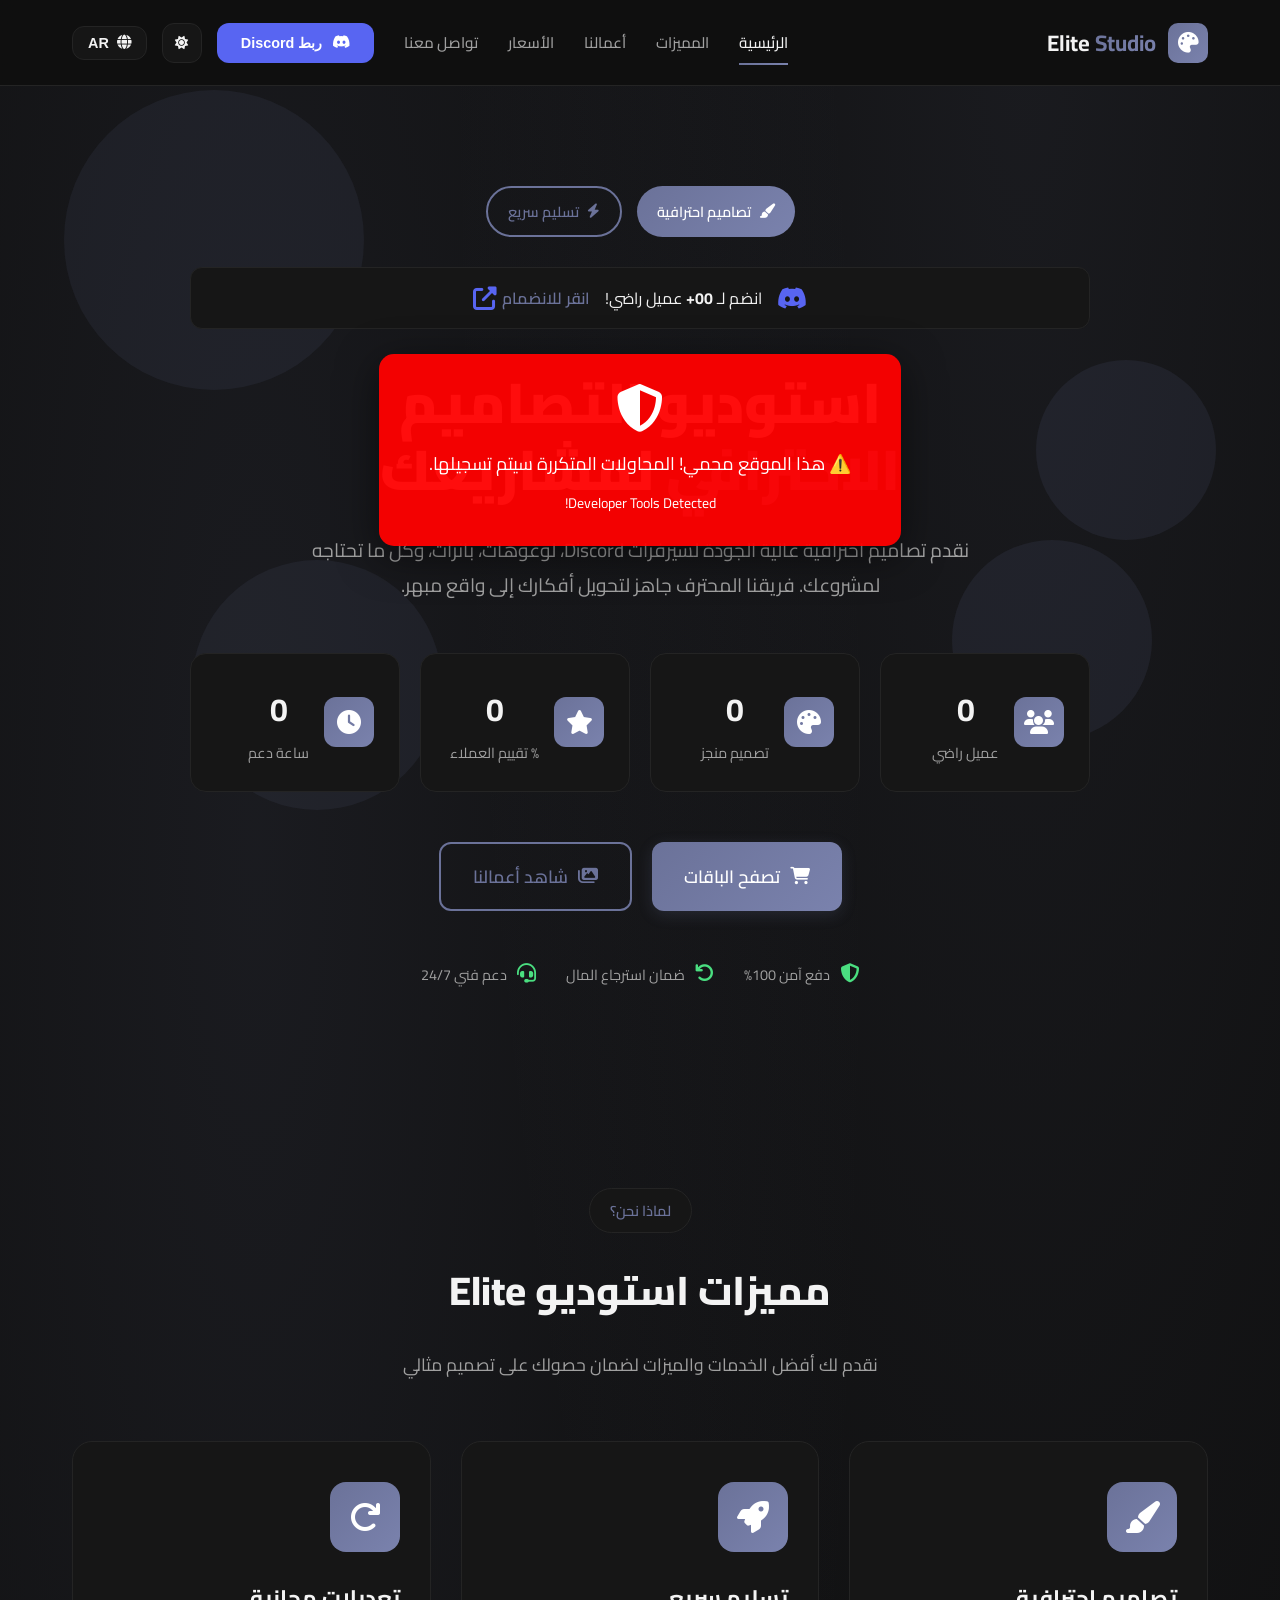
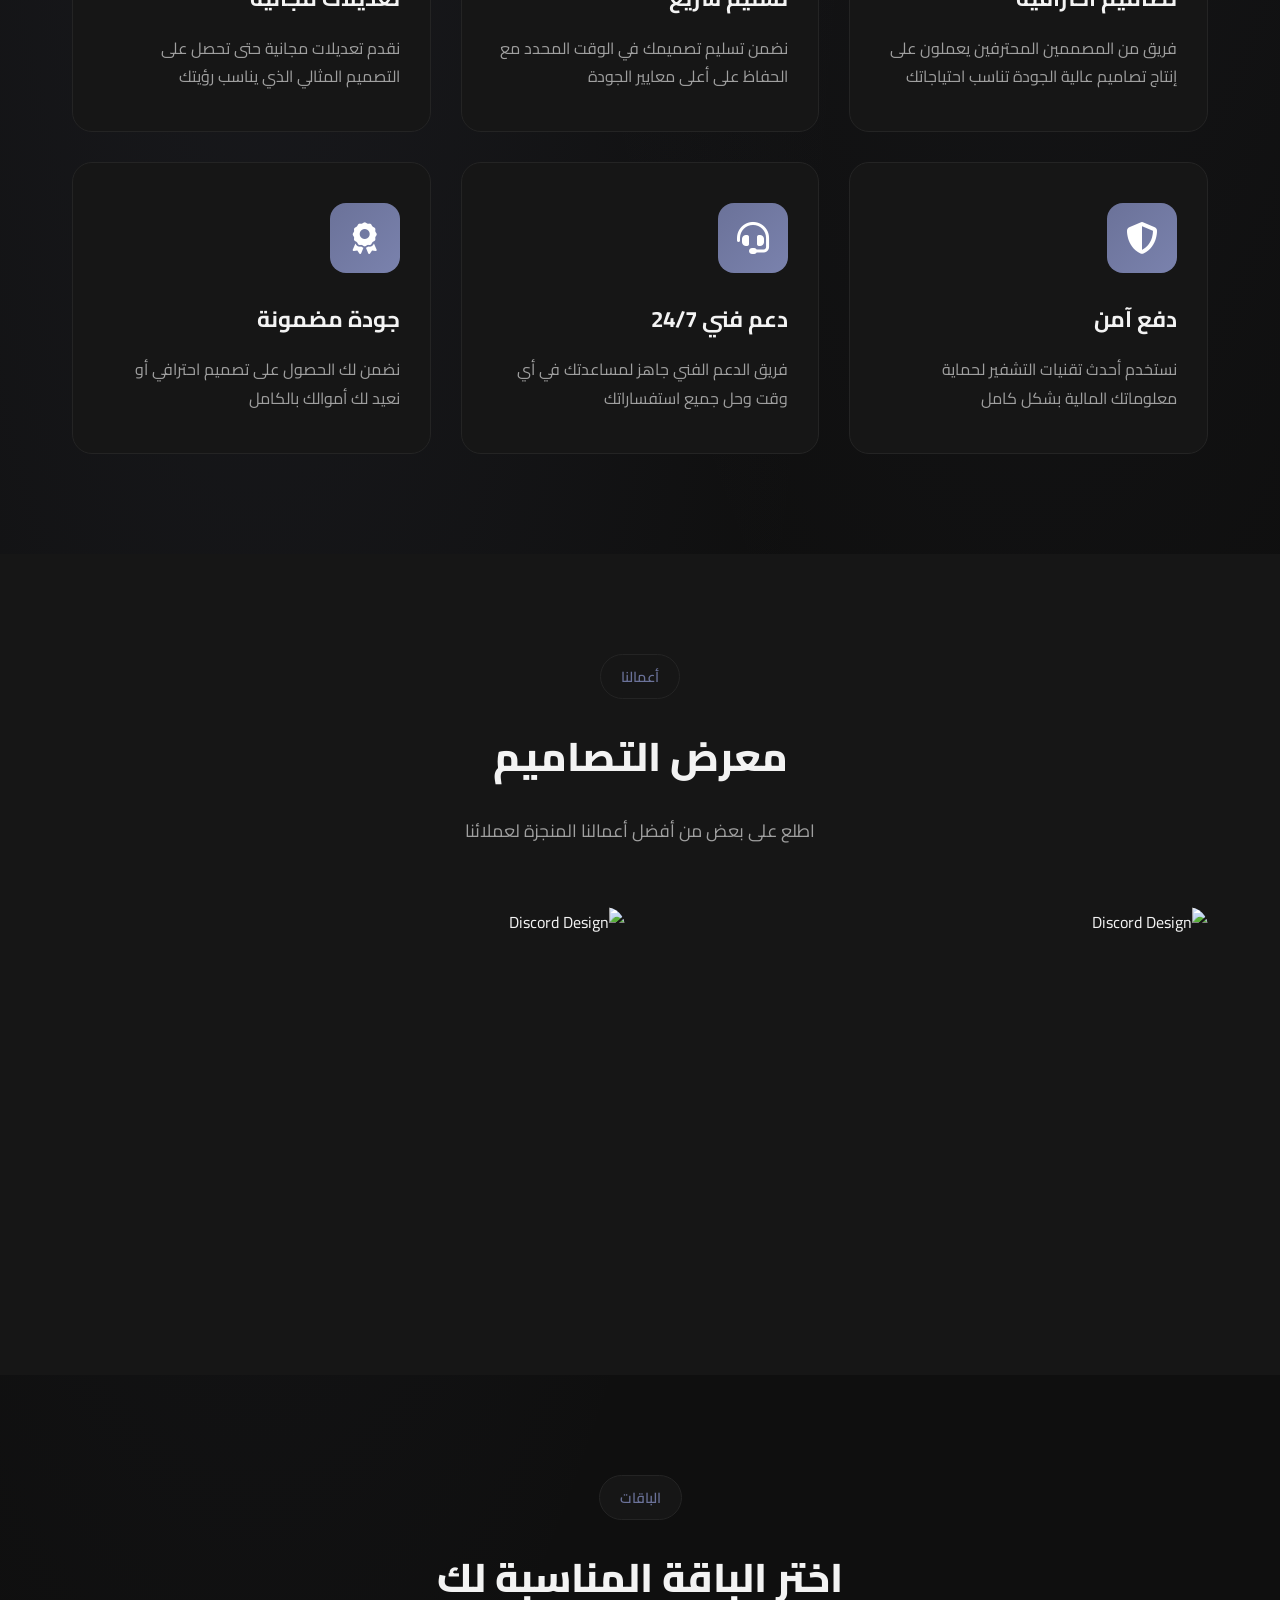
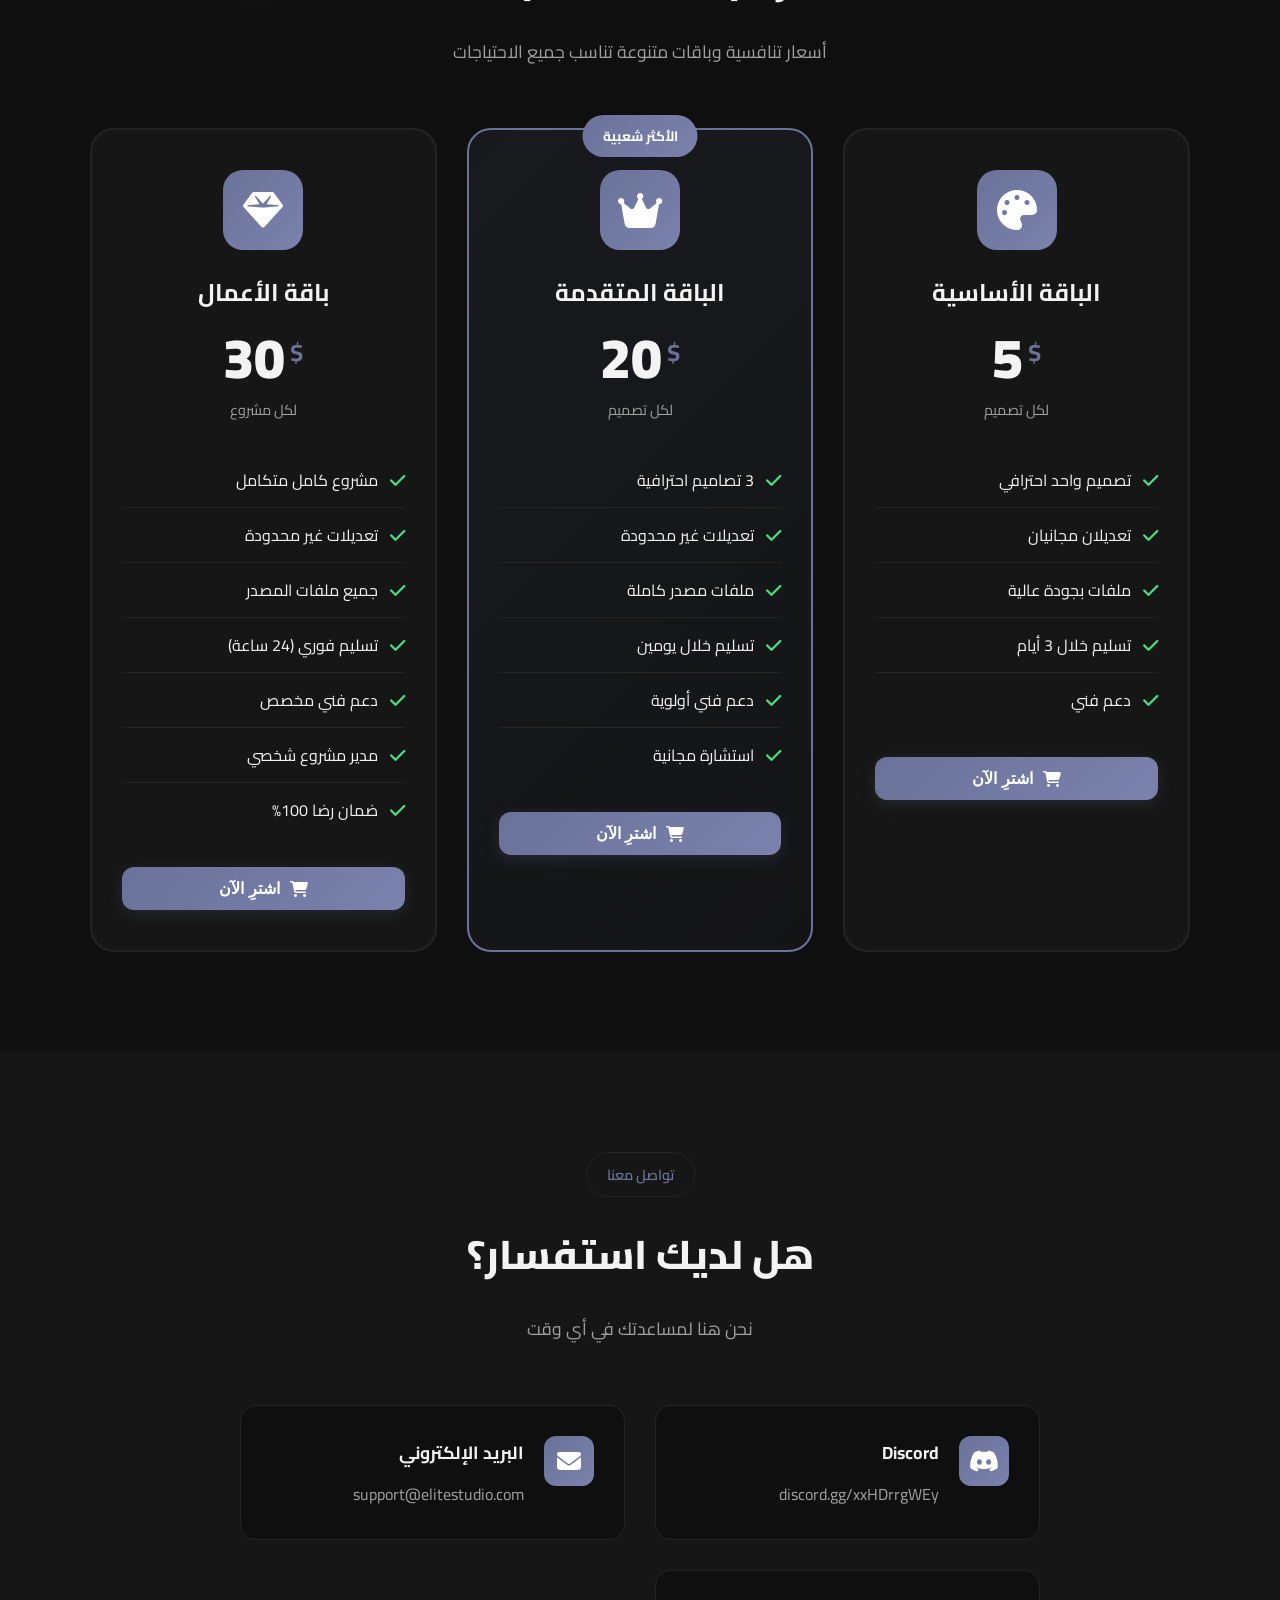
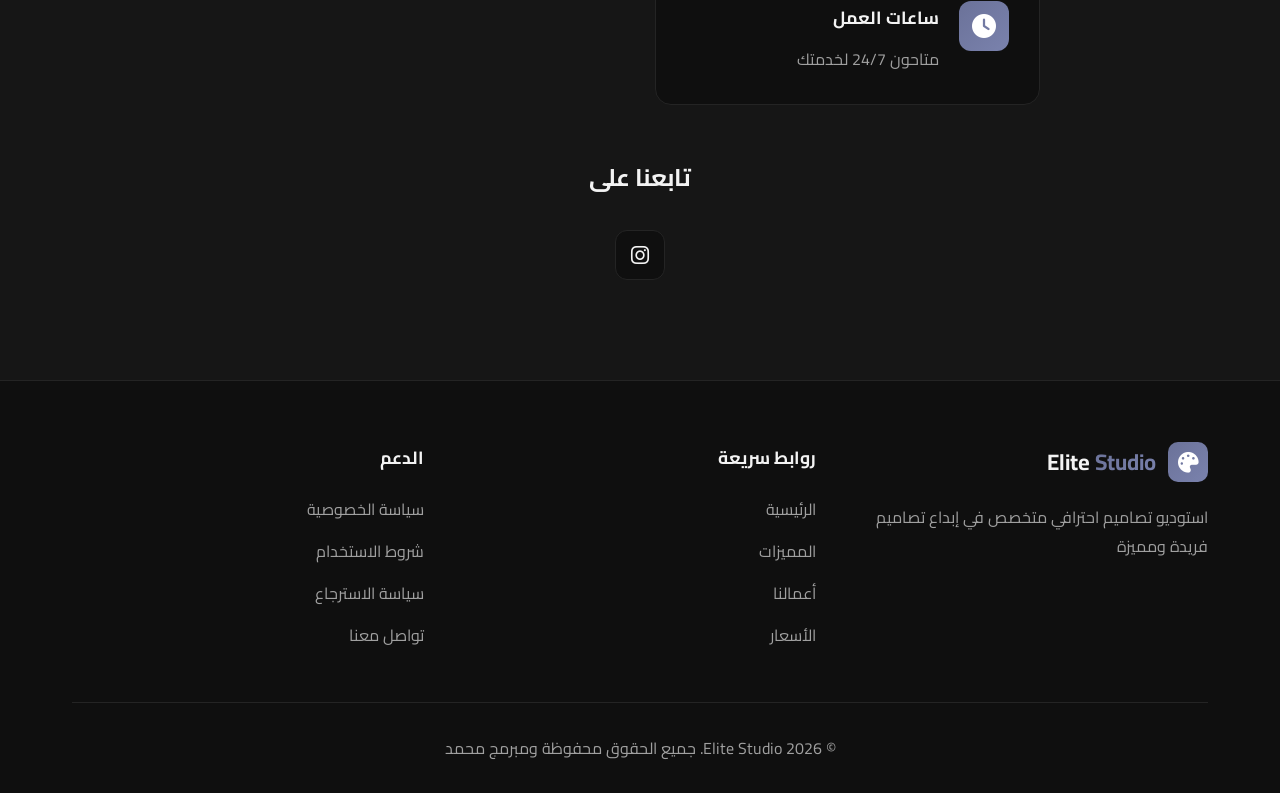
==== index.html @ 68a50ce4 "Update index.html" ====
<!DOCTYPE html>
<html lang="ar" dir="rtl">
<head>
    <meta charset="UTF-8">
    <meta name="viewport" content="width=device-width, initial-scale=1.0">
    <title>Elite Studio | استوديو التصاميم الاحترافي</title>
    <meta name="description" content="Elite Studio - استوديو تصاميم احترافي متخصص في تصاميم Discord، لوغوهات، بانرات وأكثر">
    <meta name="keywords" content="تصاميم, ديسكورد, لوغو, بانرات, تصميم احترافي">
    <link rel="stylesheet" href="style.css">
    <link rel="preconnect" href="https://fonts.googleapis.com">
    <link rel="preconnect" href="https://fonts.gstatic.com" crossorigin>
    <link href="https://fonts.googleapis.com/css2?family=Cairo:wght@300;400;600;700;900&family=Inter:wght@300;400;500;600;700;800;900&display=swap" rel="stylesheet">
    <link rel="stylesheet" href="https://cdnjs.cloudflare.com/ajax/libs/font-awesome/6.5.1/css/all.min.css">
    
    <!-- PayPal SDK -->
    <script src="https://www.paypal.com/sdk/js?client-id=YOUR_PAYPAL_CLIENT_ID&currency=USD"></script>
</head>
<body>
    <!-- Floating Elements -->
    <div class="floating-element el-1"></div>
    <div class="floating-element el-2"></div>
    <div class="floating-element el-3"></div>
    <div class="floating-element el-4"></div>
<body data-theme="light"></body>
    <!-- Loading Screen -->
    <div class="loading-screen" id="loadingScreen">
        <div class="loader">
            <div class="loader-circle"></div>
            <div class="loader-text">Elite Studio</div>
        </div>
    </div>

   
    <button class="back-to-top" id="backToTop">
        <i class="fas fa-chevron-up"></i>
    </button>

    <!-- Header -->
    <header class="header" id="header">
        <div class="container">
            <nav class="nav">
                <div class="brand">
                    <div class="logo">
                        <i class="fas fa-palette"></i>
                    </div>
                    <span class="brand-name">Elite <span class="brand-highlight">Studio</span></span>
                </div>

                <!-- Mobile Menu Toggle -->
                <button class="mobile-menu-toggle" id="mobileMenuToggle" aria-label="Menu">
                    <span class="menu-icon"></span>
                </button>

                <!-- Navigation Links -->
                <div class="nav-links" id="navLinks">
                    <a href="#home" class="nav-link active" data-ar="الرئيسية" data-en="Home">
                        <i class="fas fa-home"></i>
                        <span class="nav-text">الرئيسية</span>
                    </a>
                    <a href="#features" class="nav-link" data-ar="المميزات" data-en="Features">
                        <i class="fas fa-star"></i>
                        <span class="nav-text">المميزات</span>
                    </a>
                    <a href="#portfolio" class="nav-link" data-ar="أعمالنا" data-en="Portfolio">
                        <i class="fas fa-briefcase"></i>
                        <span class="nav-text">أعمالنا</span>
                    </a>
                    <a href="#pricing" class="nav-link" data-ar="الأسعار" data-en="Pricing">
                        <i class="fas fa-tags"></i>
                        <span class="nav-text">الأسعار</span>
                    </a>
                    <a href="#contact" class="nav-link" data-ar="تواصل معنا" data-en="Contact">
                        <i class="fas fa-envelope"></i>
                        <span class="nav-text">تواصل معنا</span>
                    </a>
                    
                    <div class="nav-actions">
                        <!-- Discord Auth Button -->
                        <div class="discord-auth" id="discordAuth">
                            <!-- Not Connected State -->
                            <button class="discord-btn" id="discordConnectBtn" onclick="connectDiscord()">
                                <i class="fab fa-discord"></i>
                                <span data-ar="ربط Discord" data-en="Connect Discord">ربط Discord</span>
                            </button>
                            
                            <!-- Connected State -->
                            <div class="discord-profile" id="discordProfile" style="display: none;">
                                <div class="profile-avatar" id="profileAvatar">
                                    <img id="userAvatar" src="" alt="Avatar">
                                </div>
                                <div class="profile-info">
                                    <span class="profile-name" id="userName">Loading...</span>
                                    <span class="profile-id" id="userId">#0000</span>
                                </div>
                                <div class="profile-dropdown">
                                    <button class="profile-menu-btn" onclick="toggleProfileMenu()">
                                        <i class="fas fa-chevron-down"></i>
                                    </button>
                                    <div class="profile-menu" id="profileMenu">
                                        <a href="#" onclick="showProfileModal()">
                                            <i class="fas fa-user"></i>
                                            <span data-ar="الملف الشخصي" data-en="Profile">الملف الشخصي</span>
                                        </a>
                                        <a href="#" onclick="disconnectDiscord()">
                                            <i class="fas fa-sign-out-alt"></i>
                                            <span data-ar="تسجيل الخروج" data-en="Logout">تسجيل الخروج</span>
                                        </a>
                                    </div>
                                </div>
                            </div>
                        </div>
                        
<div class="theme-toggle">
    <button class="theme-btn" id="themeToggle" onclick="toggleTheme()">
        <i class="fas fa-sun" id="themeIcon"></i>
    </button>
</div>
                        <div class="language-switcher">
                            <button class="language-btn" id="languageBtn">
                                <i class="fas fa-globe"></i>
                                <span id="currentLang">AR</span>
                            </button>
                        </div>
                    </div>
                </div>
            </nav>
        </div>
    </header>

    <!-- Discord Profile Modal -->
    <div class="modal" id="discordProfileModal">
        <div class="modal-content">
            <button class="modal-close" onclick="closeProfileModal()">
                <i class="fas fa-times"></i>
            </button>

            <div class="modal-header">
                <i class="fab fa-discord modal-icon"></i>
                <h2 data-ar="ملف Discord الشخصي" data-en="Discord Profile">ملف Discord الشخصي</h2>
            </div>

            <div class="discord-profile-content" id="discordProfileContent">
                <div class="profile-card">
                    <div class="profile-banner" id="profileBanner">
                        <div class="profile-avatar-large">
                            <img id="modalUserAvatar" src="" alt="Avatar">
                            <div class="status-indicator" id="userStatus"></div>
                        </div>
                    </div>
                    <div class="profile-details">
                        <h3 id="modalUserName">Loading...</h3>
                        <p class="username" id="modalUsername">@username</p>
                        <div class="user-info">
                            <div class="info-item">
                                <span class="label" data-ar="معرف المستخدم:" data-en="User ID:">معرف المستخدم:</span>
                                <span class="value" id="modalUserId">000000000000000000</span>
                            </div>
                            <div class="info-item">
                                <span class="label" data-ar="تاريخ الانضمام:" data-en="Joined Discord:">تاريخ الانضمام:</span>
                                <span class="value" id="userJoinDate">Unknown</span>
                            </div>
                            <div class="info-item">
                                <span class="label" data-ar="تاريخ الربط:" data-en="Connected:">تاريخ الربط:</span>
                                <span class="value" id="connectionDate">Just now</span>
                            </div>
                        </div>
                        <div class="user-badges" id="userBadges">
                            <!-- Badges will be populated by JavaScript -->
                        </div>
                    </div>
                </div>
            </div>
        </div>
    </div>

    <!-- Hero Section -->
    <section class="hero-section" id="home">
        <div class="container">
            <div class="hero-content">
                <!-- Badges -->
                <div class="badges">
                    <span class="badge badge-gradient">
                        <i class="fas fa-paint-brush"></i>
                        <span data-ar="تصاميم احترافية" data-en="Professional Designs">تصاميم احترافية</span>
                    </span>
                    <span class="badge badge-outline">
                        <i class="fas fa-bolt"></i>
                        <span data-ar="تسليم سريع" data-en="Fast Delivery">تسليم سريع</span>
                    </span>
                </div>

                <!-- Discord Notice -->
                <div class="discord-notice animated-pulse">
                    <i class="fab fa-discord"></i>
                    <span data-ar="انضم لـ <strong>00+</strong> عميل راضي!" data-en="Join <strong>2,800+</strong> satisfied clients!">
                        انضم لـ <strong>0+</strong> عميل راضي!
                    </span>
                    <a href="https://discord.gg/xxHDrrgWEy" target="_blank" class="discord-link">
                        <span data-ar="انقر للانضمام" data-en="Click to Join">انقر للانضمام</span>
                        <i class="fas fa-external-link-alt"></i>
                    </a>
                </div>

                <!-- Main Title -->
                <h1 class="hero-title">
                    <span class="title-line" data-ar="استوديو التصاميم" data-en="Design Studio">استوديو التصاميم</span>
                    <span class="title-line"><span class="text-gradient" data-ar="الاحترافي" data-en="Professional">الاحترافي</span> <span data-ar="لمشاريعك" data-en="For Your Projects">لمشاريعك</span></span>
                </h1>

                <!-- Description -->
                <p class="hero-description" data-ar="نقدم تصاميم احترافية عالية الجودة لسيرفرات Discord، لوغوهات، بانرات، وكل ما تحتاجه لمشروعك. فريقنا المحترف جاهز لتحويل أفكارك إلى واقع مبهر." data-en="We provide high-quality professional designs for Discord servers, logos, banners, and everything you need for your project. Our professional team is ready to turn your ideas into stunning reality.">
                    نقدم تصاميم احترافية عالية الجودة لسيرفرات Discord، لوغوهات، بانرات، وكل ما تحتاجه لمشروعك.
                    فريقنا المحترف جاهز لتحويل أفكارك إلى واقع مبهر.
                </p>

                <!-- Stats -->
                <div class="hero-stats">
                    <div class="stat-card">
                        <div class="stat-icon">
                            <i class="fas fa-users"></i>
                        </div>
                        <div class="stat-content">
                            <div class="stat-number" data-count="0">0</div>
                            <div class="stat-label" data-ar="عميل راضي" data-en="Happy Clients">عميل راضي</div>
                        </div>
                    </div>
                    <div class="stat-card">
                        <div class="stat-icon">
                            <i class="fas fa-palette"></i>
                        </div>
                        <div class="stat-content">
                            <div class="stat-number" data-count="5400">0</div>
                            <div class="stat-label" data-ar="تصميم منجز" data-en="Completed Designs">تصميم منجز</div>
                        </div>
                    </div>
                    <div class="stat-card">
                        <div class="stat-icon">
                            <i class="fas fa-star"></i>
                        </div>
                        <div class="stat-content">
                            <div class="stat-number" data-count="99">0</div>
                            <div class="stat-label" data-ar="% تقييم العملاء" data-en="% Client Rating">% تقييم العملاء</div>
                        </div>
                    </div>
                    <div class="stat-card">
                        <div class="stat-icon">
                            <i class="fas fa-clock"></i>
                        </div>
                        <div class="stat-content">
                            <div class="stat-number" data-count="24">0</div>
                            <div class="stat-label" data-ar="ساعة دعم" data-en="Hour Support">ساعة دعم</div>
                        </div>
                    </div>
                </div>

                <!-- CTA Buttons -->
                <div class="hero-cta">
                    <a href="#pricing" class="btn btn-primary btn-large">
                        <i class="fas fa-shopping-cart"></i>
                        <span data-ar="تصفح الباقات" data-en="Browse Packages">تصفح الباقات</span>
                    </a>
                    <a href="#portfolio" class="btn btn-outline btn-large">
                        <i class="fas fa-images"></i>
                        <span data-ar="شاهد أعمالنا" data-en="View Our Work">شاهد أعمالنا</span>
                    </a>
                </div>

                <!-- Trust Badges -->
                <div class="trust-badges">
                    <div class="trust-item">
                        <i class="fas fa-shield-alt"></i>
                        <span data-ar="دفع آمن 100%" data-en="100% Secure Payment">دفع آمن 100%</span>
                    </div>
                    <div class="trust-item">
                        <i class="fas fa-undo"></i>
                        <span data-ar="ضمان استرجاع المال" data-en="Money Back Guarantee">ضمان استرجاع المال</span>
                    </div>
                    <div class="trust-item">
                        <i class="fas fa-headset"></i>
                        <span data-ar="دعم فني 24/7" data-en="24/7 Support">دعم فني 24/7</span>
                    </div>
                </div>
            </div>
        </div>
    </section>

    <!-- Features Section -->
    <section class="features-section" id="features">
        <div class="container">
            <div class="section-header">
                <span class="section-subtitle" data-ar="لماذا نحن؟" data-en="Why Us?">لماذا نحن؟</span>
                <h2 class="section-title" data-ar="مميزات استوديو Elite" data-en="Elite Studio Features">مميزات استوديو Elite</h2>
                <p class="section-description" data-ar="نقدم لك أفضل الخدمات والميزات لضمان حصولك على تصميم مثالي" data-en="We provide you with the best services and features to ensure you get the perfect design">
                    نقدم لك أفضل الخدمات والميزات لضمان حصولك على تصميم مثالي
                </p>
            </div>

            <div class="features-grid">
                <div class="feature-card">
                    <div class="feature-icon">
                        <i class="fas fa-paint-brush"></i>
                    </div>
                    <h3 class="feature-title" data-ar="تصاميم احترافية" data-en="Professional Designs">تصاميم احترافية</h3>
                    <p class="feature-description" data-ar="فريق من المصممين المحترفين يعملون على إنتاج تصاميم عالية الجودة تناسب احتياجاتك" data-en="A team of professional designers working to produce high-quality designs that suit your needs">
                        فريق من المصممين المحترفين يعملون على إنتاج تصاميم عالية الجودة تناسب احتياجاتك
                    </p>
                </div>

                <div class="feature-card">
                    <div class="feature-icon">
                        <i class="fas fa-rocket"></i>
                    </div>
                    <h3 class="feature-title" data-ar="تسليم سريع" data-en="Fast Delivery">تسليم سريع</h3>
                    <p class="feature-description" data-ar="نضمن تسليم تصميمك في الوقت المحدد مع الحفاظ على أعلى معايير الجودة" data-en="We guarantee delivery of your design on time while maintaining the highest quality standards">
                        نضمن تسليم تصميمك في الوقت المحدد مع الحفاظ على أعلى معايير الجودة
                    </p>
                </div>

                <div class="feature-card">
                    <div class="feature-icon">
                        <i class="fas fa-redo"></i>
                    </div>
                    <h3 class="feature-title" data-ar="تعديلات مجانية" data-en="Free Revisions">تعديلات مجانية</h3>
                    <p class="feature-description" data-ar="نقدم تعديلات مجانية حتى تحصل على التصميم المثالي الذي يناسب رؤيتك" data-en="We offer free revisions until you get the perfect design that matches your vision">
                        نقدم تعديلات مجانية حتى تحصل على التصميم المثالي الذي يناسب رؤيتك
                    </p>
                </div>

                <div class="feature-card">
                    <div class="feature-icon">
                        <i class="fas fa-shield-alt"></i>
                    </div>
                    <h3 class="feature-title" data-ar="دفع آمن" data-en="Secure Payment">دفع آمن</h3>
                    <p class="feature-description" data-ar="نستخدم أحدث تقنيات التشفير لحماية معلوماتك المالية بشكل كامل" data-en="We use the latest encryption technologies to fully protect your financial information">
                        نستخدم أحدث تقنيات التشفير لحماية معلوماتك المالية بشكل كامل
                    </p>
                </div>

                <div class="feature-card">
                    <div class="feature-icon">
                        <i class="fas fa-headset"></i>
                    </div>
                    <h3 class="feature-title" data-ar="دعم فني 24/7" data-en="24/7 Support">دعم فني 24/7</h3>
                    <p class="feature-description" data-ar="فريق الدعم الفني جاهز لمساعدتك في أي وقت وحل جميع استفساراتك" data-en="Technical support team ready to help you anytime and answer all your questions">
                        فريق الدعم الفني جاهز لمساعدتك في أي وقت وحل جميع استفساراتك
                    </p>
                </div>

                <div class="feature-card">
                    <div class="feature-icon">
                        <i class="fas fa-award"></i>
                    </div>
                    <h3 class="feature-title" data-ar="جودة مضمونة" data-en="Guaranteed Quality">جودة مضمونة</h3>
                    <p class="feature-description" data-ar="نضمن لك الحصول على تصميم احترافي أو نعيد لك أموالك بالكامل" data-en="We guarantee you get a professional design or we'll refund your money completely">
                        نضمن لك الحصول على تصميم احترافي أو نعيد لك أموالك بالكامل
                    </p>
                </div>
            </div>
        </div>
    </section>

    <!-- Portfolio Section -->
    <section class="portfolio-section" id="portfolio">
        <div class="container">
            <div class="section-header">
                <span class="section-subtitle" data-ar="أعمالنا" data-en="Our Work">أعمالنا</span>
                <h2 class="section-title" data-ar="معرض التصاميم" data-en="Design Gallery">معرض التصاميم</h2>
                <p class="section-description" data-ar="اطلع على بعض من أفضل أعمالنا المنجزة لعملائنا" data-en="Check out some of our best work completed for our clients">
                    اطلع على بعض من أفضل أعمالنا المنجزة لعملائنا
                </p>
            </div>

            <div class="portfolio-grid">
                <div class="portfolio-item">
                    <div class="portfolio-image">
                        <img src="https://cdn.discordapp.com/attachments/1454895295816274126/1454906736015314986/1111.webp?ex=6952cafc&is=6951797c&hm=d8212d0c85cf36a678b8ab4366d804a8627dcb0c380447b191792593af4b90b4&" alt="Discord Design">
                        <div class="portfolio-overlay">
                            <h4 data-ar="تصميم سيرفر Discord" data-en="Discord Server Design">تصميم سيرفر Discord</h4>
                            <p data-ar="تصميم كامل لسيرفر احترافي" data-en="Complete professional server design">تصميم كامل لسيرفر احترافي</p>
                        </div>
                    </div>
                </div>
        <div class="portfolio-grid">
                <div class="portfolio-item">
                    <div class="portfolio-image">
                        <img src="https://encrypted-tbn0.gstatic.com/images?q=tbn:ANd9GcTi_hqNIE1dJC85m6Zb9zVU45AN0JrTWQw9Iw&s" alt="Discord Design">
                        <div class="portfolio-overlay">
                            <h4 data-ar="تصميم سيرفر Discord" data-en="Discord Server Design">تصميم سيرفر Discord</h4>
                            <p data-ar="تصميم كامل لسيرفر احترافي" data-en="Complete professional server design">تصميم كامل لسيرفر احترافي</p>
                        </div>
                    </div>
                </div>
                
            </div>
        </div>
    </section>

    <!-- Pricing Section -->
    <section class="pricing-section" id="pricing">
        <div class="container">
            <div class="section-header">
                <span class="section-subtitle" data-ar="الباقات" data-en="Packages">الباقات</span>
                <h2 class="section-title" data-ar="اختر الباقة المناسبة لك" data-en="Choose Your Package">اختر الباقة المناسبة لك</h2>
                <p class="section-description" data-ar="أسعار تنافسية وباقات متنوعة تناسب جميع الاحتياجات" data-en="Competitive prices and diverse packages for all needs">
                    أسعار تنافسية وباقات متنوعة تناسب جميع الاحتياجات
                </p>
            </div>

            <div class="pricing-grid">
                <!-- Basic Package -->
                <div class="pricing-card">
                    <div class="pricing-header">
                        <div class="pricing-icon">
                            <i class="fas fa-palette"></i>
                        </div>
                        <h3 class="pricing-title" data-ar="الباقة الأساسية" data-en="Basic Package">الباقة الأساسية</h3>
                        <div class="pricing-price">
                            <span class="currency">$</span>
                            <span class="amount">5</span>
                        </div>
                        <p class="pricing-period" data-ar="لكل تصميم" data-en="Per Design">لكل تصميم</p>
                    </div>
                    <ul class="pricing-features">
                        <li><i class="fas fa-check"></i> <span data-ar="تصميم واحد احترافي" data-en="One professional design">تصميم واحد احترافي</span></li>
                        <li><i class="fas fa-check"></i> <span data-ar="تعديلان مجانيان" data-en="2 free revisions">تعديلان مجانيان</span></li>
                        <li><i class="fas fa-check"></i> <span data-ar="ملفات بجودة عالية" data-en="High quality files">ملفات بجودة عالية</span></li>
                        <li><i class="fas fa-check"></i> <span data-ar="تسليم خلال 3 أيام" data-en="3 days delivery">تسليم خلال 3 أيام</span></li>
                        <li><i class="fas fa-check"></i> <span data-ar="دعم فني" data-en="Technical support">دعم فني</span></li>
                    </ul>
                    <button class="btn btn-primary btn-full" onclick="selectPlan('basic')">
                        <i class="fas fa-shopping-cart"></i>
                        <span data-ar="اشترِ الآن" data-en="Buy Now">اشترِ الآن</span>
                    </button>
                </div>

                <!-- Pro Package -->
                <div class="pricing-card pricing-featured">
                    <div class="pricing-badge" data-ar="الأكثر شعبية" data-en="Most Popular">الأكثر شعبية</div>
                    <div class="pricing-header">
                        <div class="pricing-icon">
                            <i class="fas fa-crown"></i>
                        </div>
                        <h3 class="pricing-title" data-ar="الباقة المتقدمة" data-en="Pro Package">الباقة المتقدمة</h3>
                        <div class="pricing-price">
                            <span class="currency">$</span>
                            <span class="amount">20</span>
                        </div>
                        <p class="pricing-period" data-ar="لكل تصميم" data-en="Per Design">لكل تصميم</p>
                    </div>
                    <ul class="pricing-features">
                        <li><i class="fas fa-check"></i> <span data-ar="3 تصاميم احترافية" data-en="3 professional designs">3 تصاميم احترافية</span></li>
                        <li><i class="fas fa-check"></i> <span data-ar="تعديلات غير محدودة" data-en="Unlimited revisions">تعديلات غير محدودة</span></li>
                        <li><i class="fas fa-check"></i> <span data-ar="ملفات مصدر كاملة" data-en="Full source files">ملفات مصدر كاملة</span></li>
                        <li><i class="fas fa-check"></i> <span data-ar="تسليم خلال يومين" data-en="2 days delivery">تسليم خلال يومين</span></li>
                        <li><i class="fas fa-check"></i> <span data-ar="دعم فني أولوية" data-en="Priority support">دعم فني أولوية</span></li>
                        <li><i class="fas fa-check"></i> <span data-ar="استشارة مجانية" data-en="Free consultation">استشارة مجانية</span></li>
                    </ul>
                    <button class="btn btn-primary btn-full" onclick="selectPlan('pro')">
                        <i class="fas fa-shopping-cart"></i>
                        <span data-ar="اشترِ الآن" data-en="Buy Now">اشترِ الآن</span>
                    </button>
                </div>

                <!-- Enterprise Package -->
                <div class="pricing-card">
                    <div class="pricing-header">
                        <div class="pricing-icon">
                            <i class="fas fa-gem"></i>
                        </div>
                        <h3 class="pricing-title" data-ar="باقة الأعمال" data-en="Enterprise Package">باقة الأعمال</h3>
                        <div class="pricing-price">
                            <span class="currency">$</span>
                            <span class="amount">30</span>
                        </div>
                        <p class="pricing-period" data-ar="لكل مشروع" data-en="Per Project">لكل مشروع</p>
                    </div>
                    <ul class="pricing-features">
                        <li><i class="fas fa-check"></i> <span data-ar="مشروع كامل متكامل" data-en="Complete full project">مشروع كامل متكامل</span></li>
                        <li><i class="fas fa-check"></i> <span data-ar="تعديلات غير محدودة" data-en="Unlimited revisions">تعديلات غير محدودة</span></li>
                        <li><i class="fas fa-check"></i> <span data-ar="جميع ملفات المصدر" data-en="All source files">جميع ملفات المصدر</span></li>
                        <li><i class="fas fa-check"></i> <span data-ar="تسليم فوري (24 ساعة)" data-en="Express delivery (24h)">تسليم فوري (24 ساعة)</span></li>
                        <li><i class="fas fa-check"></i> <span data-ar="دعم فني مخصص" data-en="Dedicated support">دعم فني مخصص</span></li>
                        <li><i class="fas fa-check"></i> <span data-ar="مدير مشروع شخصي" data-en="Personal project manager">مدير مشروع شخصي</span></li>
                        <li><i class="fas fa-check"></i> <span data-ar="ضمان رضا 100%" data-en="100% satisfaction guarantee">ضمان رضا 100%</span></li>
                    </ul>
                    <button class="btn btn-primary btn-full" onclick="selectPlan('enterprise')">
                        <i class="fas fa-shopping-cart"></i>
                        <span data-ar="اشترِ الآن" data-en="Buy Now">اشترِ الآن</span>
                    </button>
                </div>
            </div>
        </div>
    </section>

    <!-- Contact Section -->
    <section class="contact-section" id="contact">
        <div class="container">
            <div class="section-header">
                <span class="section-subtitle" data-ar="تواصل معنا" data-en="Contact Us">تواصل معنا</span>
                <h2 class="section-title" data-ar="هل لديك استفسار؟" data-en="Have a Question?">هل لديك استفسار؟</h2>
                <p class="section-description" data-ar="نحن هنا لمساعدتك في أي وقت" data-en="We're here to help you anytime">
                    نحن هنا لمساعدتك في أي وقت
                </p>
            </div>

            <div class="contact-grid">
                <div class="contact-info">
                    <div class="contact-item">
                        <div class="contact-icon">
                            <i class="fab fa-discord"></i>
                        </div>
                        <div class="contact-details">
                            <h4 data-ar="Discord" data-en="Discord">Discord</h4>
                            <a href="https://discord.gg/xxHDrrgWEy" target="_blank">discord.gg/xxHDrrgWEy</a>
                        </div>
                    </div>

                    <div class="contact-item">
                        <div class="contact-icon">
                            <i class="fas fa-envelope"></i>
                        </div>
                        <div class="contact-details">
                            <h4 data-ar="البريد الإلكتروني" data-en="Email">البريد الإلكتروني</h4>
                            <a href="mailto:support@elitestudio.com">support@elitestudio.com</a>
                        </div>
                    </div>

                    <div class="contact-item">
                        <div class="contact-icon">
                            <i class="fas fa-clock"></i>
                        </div>
                        <div class="contact-details">
                            <h4 data-ar="ساعات العمل" data-en="Working Hours">ساعات العمل</h4>
                            <p data-ar="متاحون 24/7 لخدمتك" data-en="Available 24/7 to serve you">متاحون 24/7 لخدمتك</p>
                        </div>
                    </div>
                </div>

                <div class="social-links">
                    <h3 data-ar="تابعنا على" data-en="Follow Us">تابعنا على</h3>
                    <div class="social-icons">
                        
                        <a href="#" class="social-icon"><i class="fab fa-instagram"></i></a>
                   
                    </div>
                </div>
            </div>
        </div>
    </section>

    <!-- Footer -->
    <footer class="footer">
        <div class="container">
            <div class="footer-content">
                <div class="footer-brand">
                    <div class="brand">
                        <div class="logo">
                            <i class="fas fa-palette"></i>
                        </div>
                        <span class="brand-name">Elite <span class="brand-highlight">Studio</span></span>
                    </div>
                    <p data-ar="استوديو تصاميم احترافي متخصص في إبداع تصاميم فريدة ومميزة" data-en="Professional design studio specialized in creating unique and distinctive designs">
                        استوديو تصاميم احترافي متخصص في إبداع تصاميم فريدة ومميزة
                    </p>
                </div>

                <div class="footer-links">
                    <h4 data-ar="روابط سريعة" data-en="Quick Links">روابط سريعة</h4>
                    <ul>
                        <li><a href="#home" data-ar="الرئيسية" data-en="Home">الرئيسية</a></li>
                        <li><a href="#features" data-ar="المميزات" data-en="Features">المميزات</a></li>
                        <li><a href="#portfolio" data-ar="أعمالنا" data-en="Portfolio">أعمالنا</a></li>
                        <li><a href="#pricing" data-ar="الأسعار" data-en="Pricing">الأسعار</a></li>
                    </ul>
                </div>

                <div class="footer-links">
                    <h4 data-ar="الدعم" data-en="Support">الدعم</h4>
                    <ul>
                        <li><a href="#" data-ar="سياسة الخصوصية" data-en="Privacy Policy">سياسة الخصوصية</a></li>
                        <li><a href="#" data-ar="شروط الاستخدام" data-en="Terms of Service">شروط الاستخدام</a></li>
                        <li><a href="#" data-ar="سياسة الاسترجاع" data-en="Refund Policy">سياسة الاسترجاع</a></li>
                        <li><a href="#contact" data-ar="تواصل معنا" data-en="Contact">تواصل معنا</a></li>
                    </ul>
                </div>
            </div>

            <div class="footer-bottom">
                <p>&copy; 2026 Elite Studio. <span data-ar="جميع الحقوق محفوظة ومبرمج محمد" data-en="All rights reserved">جميع الحقوق محفوظة</span></p>
            </div>
        </div>
    </footer>

    <!-- Payment Modal -->
    <div class="modal" id="paymentModal">
        <div class="modal-content">
            <button class="modal-close" id="closePaymentModal">
                <i class="fas fa-times"></i>
            </button>

            <div class="modal-header">
                <i class="fas fa-shopping-cart modal-icon"></i>
                <h2 id="paymentTitle" data-ar="إتمام عملية الشراء" data-en="Complete Purchase">إتمام عملية الشراء</h2>
            </div>

            <!-- Loading State -->
            <div class="payment-loading" id="paymentLoading">
                <div class="loader-circle"></div>
                <p data-ar="جاري تحضير نظام الدفع..." data-en="Preparing payment system...">جاري تحضير نظام الدفع...</p>
            </div>

            <!-- Payment Details -->
            <div class="payment-details" id="paymentDetails" style="display: none;">
                <div class="order-summary">
                    <h3 data-ar="ملخص الطلب" data-en="Order Summary">ملخص الطلب</h3>
                    <div class="summary-item">
                        <span data-ar="الباقة المختارة:" data-en="Selected Package:">الباقة المختارة:</span>
                        <strong id="selectedPlanName"></strong>
                    </div>
                    <div class="summary-item">
                        <span data-ar="السعر:" data-en="Price:">السعر:</span>
                        <strong id="selectedPlanPrice"></strong>
                    </div>
                </div>

                <!-- Payment Methods -->
                <div class="payment-methods">
                    <h3 data-ar="اختر طريقة الدفع" data-en="Choose Payment Method">اختر طريقة الدفع</h3>
                    
                    <!-- PayPal Button -->
                    <div class="payment-method">
                        <div id="paypal-button-container"></div>
                    </div>

                    <!-- Security Notice -->
                    <div class="security-notice">
                        <i class="fas fa-lock"></i>
                        <p data-ar="جميع المعاملات محمية بتشفير SSL 256-bit" data-en="All transactions are protected with 256-bit SSL encryption">
                            جميع المعاملات محمية بتشفير SSL 256-bit
                        </p>
                    </div>
                </div>

                <!-- After Payment Notice -->
                <div class="after-payment-notice">
                    <div class="notice-icon">
                        <i class="fab fa-discord"></i>
                    </div>
                    <div class="notice-content">
                        <h4 data-ar="بعد إتمام الدفع" data-en="After Payment">بعد إتمام الدفع</h4>
                        <p data-ar="سيتم إنشاء تذكرة Discord تلقائياً لك. يرجى التوجه إلى سيرفرنا وفتح التذكرة لاستلام تصميمك." data-en="A Discord ticket will be automatically created for you. Please go to our server and open the ticket to receive your design.">
                            سيتم إنشاء تذكرة Discord تلقائياً لك. يرجى التوجه إلى سيرفرنا وفتح التذكرة لاستلام تصميمك.
                        </p>
                        <a href="https://discord.gg/elitestudio" target="_blank" class="discord-btn">
                            <i class="fab fa-discord"></i>
                            <span data-ar="انضم إلى Discord" data-en="Join Discord">انضم إلى Discord</span>
                        </a>
                    </div>
                </div>
            </div>
        </div>
    </div>

    <!-- Success Modal -->
    <div class="modal" id="successModal">
        <div class="modal-content success-modal-content">
            <div class="success-animation">
                <i class="fas fa-check-circle"></i>
            </div>
            <h2 data-ar="تم الدفع بنجاح!" data-en="Payment Successful!">تم الدفع بنجاح!</h2>
            <p data-ar="شكراً لثقتك في Elite Studio" data-en="Thank you for trusting Elite Studio">شكراً لثقتك في Elite Studio</p>
            
            <div class="ticket-info">
                <div class="ticket-icon">
                    <i class="fas fa-ticket-alt"></i>
                </div>
                <div class="ticket-details">
                    <h3 data-ar="معلومات التذكرة" data-en="Ticket Information">معلومات التذكرة</h3>
                    <p data-ar="رقم التذكرة:" data-en="Ticket Number:">رقم التذكرة: <strong id="ticketNumber">#0000</strong></p>
                    <p class="ticket-instruction" data-ar="يرجى الانضمام إلى سيرفر Discord وفتح تذكرتك لبدء العمل على تصميمك" data-en="Please join Discord server and open your ticket to start working on your design">
                        يرجى الانضمام إلى سيرفر Discord وفتح تذكرتك لبدء العمل على تصميمك
                    </p>
                </div>
            </div>

            <div class="success-actions">
                <a href="https://discord.gg/elitestudio" target="_blank" class="btn btn-primary btn-large">
                    <i class="fab fa-discord"></i>
                    <span data-ar="افتح التذكرة في Discord" data-en="Open Ticket in Discord">افتح التذكرة في Discord</span>
                </a>
                <button class="btn btn-outline btn-large" onclick="closeSuccessModal()">
                    <span data-ar="إغلاق" data-en="Close">إغلاق</span>
                </button>
            </div>
        </div>
    </div>
    <script src="protection.js"></script>

    <script src="script.js"></script>
</body>
</html>
---- style.css ----
* {
    margin: 0;
    padding: 0;
    box-sizing: border-box;
}

:root {
    --bg: #0f0f0f;
    --panel: #161616;
    --panel-2: #1a1a1a;
    --text: #f3f3f3;
    --muted: #a0a0a0;
    --accent: #6b7299;
    --accent-2: #7a82ad;
    --border: #242424;
    --accent-glow: rgba(107, 114, 153, 0.2);
    --success: #4ade80;
    --warning: #fbbf24;
    --error: #ef4444;
    --discord: #5865f2;
}

html {
    scroll-behavior: smooth;
    -webkit-tap-highlight-color: transparent;
}

body {
    font-family: 'Cairo', 'Inter', system-ui, -apple-system, sans-serif;
    background: radial-gradient(120% 120% at 20% 15%, rgba(107, 114, 153, 0.12), transparent 40%),
        radial-gradient(100% 100% at 80% 0%, rgba(122, 130, 173, 0.10), transparent 45%),
        var(--bg);
    color: var(--text);
    min-height: 100vh;
    overflow-x: hidden;
    -webkit-font-smoothing: antialiased;
    -moz-osx-font-smoothing: grayscale;
}

body[dir="ltr"] {
    font-family: 'Inter', system-ui, -apple-system, sans-serif;
}

.container {
    width: min(100% - 32px, 1200px);
    margin: 0 auto;
    padding: 0 16px;
}

@media (min-width: 768px) {
    .container {
        width: min(100% - 64px, 1200px);
        padding: 0 32px;
    }
}

/* Loading Screen */
.loading-screen {
    position: fixed;
    top: 0;
    left: 0;
    width: 100%;
    height: 100%;
    background: var(--bg);
    display: flex;
    align-items: center;
    justify-content: center;
    z-index: 9999;
    transition: opacity 0.5s, visibility 0.5s;
}

.loading-screen.hidden {
    opacity: 0;
    visibility: hidden;
}

.loader {
    text-align: center;
}

.loader-circle {
    width: 60px;
    height: 60px;
    border: 3px solid var(--border);
    border-top-color: var(--accent);
    border-radius: 50%;
    animation: spin 1s linear infinite;
    margin: 0 auto 20px;
}

.loader-text {
    font-size: 1.5rem;
    font-weight: 700;
    background: linear-gradient(135deg, var(--accent), var(--accent-2));
    -webkit-background-clip: text;
    -webkit-text-fill-color: transparent;
    background-clip: text;
}

@keyframes spin {
    to { transform: rotate(360deg); }
}

/* Floating Elements */
.floating-element {
    position: fixed;
    border-radius: 50%;
    opacity: 0.1;
    pointer-events: none;
    z-index: 0;
    animation: float 20s infinite;
}

.floating-element.el-1 {
    width: 300px;
    height: 300px;
    background: var(--accent);
    top: 10%;
    left: 5%;
    animation-delay: 0s;
}

.floating-element.el-2 {
    width: 200px;
    height: 200px;
    background: var(--accent-2);
    top: 60%;
    right: 10%;
    animation-delay: 5s;
}

.floating-element.el-3 {
    width: 250px;
    height: 250px;
    background: var(--accent);
    bottom: 10%;
    left: 15%;
    animation-delay: 10s;
}

.floating-element.el-4 {
    width: 180px;
    height: 180px;
    background: var(--accent-2);
    top: 40%;
    right: 5%;
    animation-delay: 15s;
}

@keyframes float {
    0%, 100% { transform: translate(0, 0) scale(1); }
    25% { transform: translate(20px, -30px) scale(1.1); }
    50% { transform: translate(-10px, 20px) scale(0.9); }
    75% { transform: translate(30px, 10px) scale(1.05); }
}

/* Back to Top Button */
.back-to-top {
    position: fixed;
    bottom: 30px;
    right: 30px;
    width: 50px;
    height: 50px;
    background: var(--accent);
    border: none;
    border-radius: 50%;
    color: white;
    font-size: 1.2rem;
    cursor: pointer;
    z-index: 999;
    opacity: 0;
    visibility: hidden;
    transition: all 0.3s;
    box-shadow: 0 4px 20px rgba(107, 114, 153, 0.3);
}

.back-to-top:hover {
    transform: translateY(-5px);
    box-shadow: 0 6px 30px rgba(107, 114, 153, 0.5);
}

.back-to-top.show {
    opacity: 1;
    visibility: visible;
}

/* Header */
.header {
    padding: 20px 0;
    border-bottom: 1px solid var(--border);
    background: rgba(15, 15, 15, 0.95);
    backdrop-filter: blur(20px) saturate(180%);
    position: sticky;
    top: 0;
    z-index: 100;
    transition: all 0.3s;
}

.header.scrolled {
    padding: 15px 0;
    box-shadow: 0 4px 20px rgba(0, 0, 0, 0.3);
}

.nav {
    display: flex;
    justify-content: space-between;
    align-items: center;
    gap: 20px;
}

.brand {
    display: flex;
    align-items: center;
    gap: 12px;
    z-index: 101;
}

.logo {
    width: 40px;
    height: 40px;
    background: linear-gradient(135deg, var(--accent), var(--accent-2));
    border-radius: 10px;
    display: flex;
    align-items: center;
    justify-content: center;
    font-size: 1.3rem;
    color: white;
}

.brand-name {
    font-size: 1.4rem;
    font-weight: 700;
    color: var(--text);
}

.brand-highlight {
    background: linear-gradient(135deg, var(--accent), var(--accent-2));
    -webkit-background-clip: text;
    -webkit-text-fill-color: transparent;
    background-clip: text;
}

/* Mobile Menu */
.mobile-menu-toggle {
    display: none;
    flex-direction: column;
    gap: 5px;
    background: none;
    border: none;
    cursor: pointer;
    padding: 10px;
    z-index: 101;
}

.menu-icon {
    width: 25px;
    height: 2px;
    background: var(--text);
    transition: all 0.3s;
}

.mobile-menu-toggle.active .menu-icon:nth-child(1) {
    transform: rotate(45deg) translate(6px, 6px);
}

.mobile-menu-toggle.active .menu-icon:nth-child(2) {
    opacity: 0;
}

.mobile-menu-toggle.active .menu-icon:nth-child(3) {
    transform: rotate(-45deg) translate(7px, -7px);
}

@media (max-width: 768px) {
    .mobile-menu-toggle {
        display: flex;
    }

    .nav-links {
        position: fixed;
        top: 0;
        left: 0;
        right: 0;
        bottom: 0;
        background: rgba(15, 15, 15, 0.98);
        backdrop-filter: blur(20px);
        padding: 100px 20px 20px;
        flex-direction: column;
        gap: 15px;
        transform: translateX(-100%);
        opacity: 0;
        visibility: hidden;
        transition: all 0.3s ease-in-out;
        z-index: 100;
    }

    body[dir="rtl"] .nav-links {
        transform: translateX(100%);
    }

    .nav-links.active {
        transform: translateX(0);
        opacity: 1;
        visibility: visible;
    }

    .nav-link {
        padding: 15px;
        border-radius: 12px;
        background: rgba(255, 255, 255, 0.05);
        border: 1px solid var(--border);
    }
}

.nav-links {
    display: flex;
    align-items: center;
    gap: 30px;
}

.nav-link {
    display: flex;
    align-items: center;
    gap: 8px;
    color: var(--muted);
    text-decoration: none;
    font-size: 0.95rem;
    font-weight: 500;
    transition: all 0.3s;
    position: relative;
    padding: 8px 0;
}

.nav-link:hover,
.nav-link.active {
    color: var(--text);
}

.nav-link::after {
    content: '';
    position: absolute;
    bottom: 0;
    left: 0;
    right: 0;
    height: 2px;
    background: linear-gradient(135deg, var(--accent), var(--accent-2));
    transform: scaleX(0);
    transition: transform 0.3s;
}

.nav-link.active::after,
.nav-link:hover::after {
    transform: scaleX(1);
}

.nav-actions {
    display: flex;
    align-items: center;
    gap: 15px;
    margin-left: auto;
}

/* Discord Auth Styles */
.discord-auth {
    display: flex;
    align-items: center;
}

.discord-btn {
    display: flex;
    align-items: center;
    gap: 10px;
    background: var(--discord);
    color: white;
    border: none;
    padding: 10px 20px;
    border-radius: 12px;
    font-weight: 600;
    cursor: pointer;
    transition: all 0.3s;
    font-size: 0.9rem;
    white-space: nowrap;
}

.discord-btn:hover {
    background: #7289da;
    transform: translateY(-2px);
    box-shadow: 0 4px 20px rgba(88, 101, 242, 0.3);
}

.discord-btn:disabled {
    opacity: 0.7;
    cursor: not-allowed;
}

.discord-profile {
    display: none;
    align-items: center;
    gap: 12px;
    background: rgba(255, 255, 255, 0.05);
    border: 1px solid var(--border);
    padding: 8px 12px;
    border-radius: 12px;
    cursor: pointer;
    transition: all 0.3s;
    min-width: 200px;
}

.discord-profile:hover {
    background: rgba(255, 255, 255, 0.08);
    border-color: var(--accent);
}

.profile-avatar {
    width: 36px;
    height: 36px;
    border-radius: 50%;
    overflow: hidden;
    border: 2px solid var(--accent);
}

.profile-avatar img {
    width: 100%;
    height: 100%;
    object-fit: cover;
}

.profile-info {
    display: flex;
    flex-direction: column;
    gap: 2px;
    flex: 1;
    min-width: 0;
}

.profile-name {
    font-size: 0.9rem;
    font-weight: 600;
    color: var(--text);
    white-space: nowrap;
    overflow: hidden;
    text-overflow: ellipsis;
}

.profile-id {
    font-size: 0.8rem;
    color: var(--muted);
}

.profile-dropdown {
    position: relative;
}

.profile-menu-btn {
    background: none;
    border: none;
    color: var(--muted);
    cursor: pointer;
    padding: 4px;
    border-radius: 4px;
    transition: all 0.3s;
}

.profile-menu-btn:hover {
    color: var(--text);
    background: rgba(255, 255, 255, 0.05);
}

.profile-menu {
    display: none;
    position: absolute;
    top: 100%;
    right: 0;
    background: var(--panel);
    border: 1px solid var(--border);
    border-radius: 12px;
    padding: 8px 0;
    min-width: 180px;
    box-shadow: 0 10px 40px rgba(0, 0, 0, 0.3);
    z-index: 100;
    margin-top: 8px;
}

.profile-menu.show {
    display: block;
}

.profile-menu a {
    display: flex;
    align-items: center;
    gap: 10px;
    padding: 10px 16px;
    color: var(--text);
    text-decoration: none;
    transition: all 0.3s;
    font-size: 0.9rem;
}

.profile-menu a:hover {
    background: rgba(255, 255, 255, 0.05);
    color: var(--accent);
}

.profile-menu a i {
    width: 20px;
    text-align: center;
}

/* Theme Toggle */
.theme-btn {
    width: 40px;
    height: 40px;
    background: var(--panel);
    border: 1px solid var(--border);
    border-radius: 12px;
    color: var(--text);
    cursor: pointer;
    display: flex;
    align-items: center;
    justify-content: center;
    transition: all 0.3s;
}

.theme-btn:hover {
    background: var(--panel-2);
    border-color: var(--accent);
    transform: rotate(15deg);
}

/* Language Switcher */
.language-btn {
    display: flex;
    align-items: center;
    gap: 8px;
    background: var(--panel);
    border: 1px solid var(--border);
    padding: 8px 15px;
    border-radius: 12px;
    color: var(--text);
    cursor: pointer;
    font-size: 0.9rem;
    font-weight: 600;
    transition: all 0.3s;
}

.language-btn:hover {
    background: var(--panel-2);
    border-color: var(--accent);
}

/* Buttons */
.btn {
    display: inline-flex;
    align-items: center;
    gap: 10px;
    padding: 12px 24px;
    border-radius: 12px;
    font-weight: 600;
    text-decoration: none;
    transition: all 0.3s;
    cursor: pointer;
    border: none;
    font-size: 1rem;
}

.btn-primary {
    background: linear-gradient(135deg, var(--accent), var(--accent-2));
    color: white;
    box-shadow: 0 4px 15px var(--accent-glow);
}

.btn-primary:hover {
    transform: translateY(-2px);
    box-shadow: 0 6px 25px var(--accent-glow);
}

.btn-outline {
    background: transparent;
    border: 2px solid var(--accent);
    color: var(--accent);
}

.btn-outline:hover {
    background: var(--accent);
    color: white;
}

.btn-large {
    padding: 16px 32px;
    font-size: 1.1rem;
}

.btn-small {
    padding: 8px 16px;
    font-size: 0.9rem;
}

.btn-full {
    width: 100%;
    justify-content: center;
}

/* Hero Section */
.hero-section {
    padding: 100px 0;
    position: relative;
    overflow: hidden;
}

.hero-content {
    max-width: 900px;
    margin: 0 auto;
    text-align: center;
}

.badges {
    display: flex;
    justify-content: center;
    gap: 15px;
    margin-bottom: 30px;
    flex-wrap: wrap;
}

.badge {
    display: inline-flex;
    align-items: center;
    gap: 8px;
    padding: 10px 20px;
    border-radius: 50px;
    font-size: 0.9rem;
    font-weight: 600;
}

.badge-gradient {
    background: linear-gradient(135deg, var(--accent), var(--accent-2));
    color: white;
}

.badge-outline {
    background: transparent;
    border: 2px solid var(--accent);
    color: var(--accent);
}

.discord-notice {
    background: var(--panel);
    border: 1px solid var(--border);
    padding: 15px 20px;
    border-radius: 12px;
    margin-bottom: 40px;
    display: flex;
    align-items: center;
    justify-content: center;
    gap: 15px;
    flex-wrap: wrap;
}

.discord-notice i {
    color: var(--discord);
    font-size: 1.5rem;
}

.discord-link {
    color: var(--accent);
    text-decoration: none;
    font-weight: 600;
    display: flex;
    align-items: center;
    gap: 5px;
}

.discord-link:hover {
    text-decoration: underline;
}

.animated-pulse {
    animation: pulse 2s infinite;
}

@keyframes pulse {
    0%, 100% { transform: scale(1); }
    50% { transform: scale(1.02); }
}

.hero-title {
    font-size: 3.5rem;
    font-weight: 900;
    line-height: 1.2;
    margin-bottom: 30px;
}

.title-line {
    display: block;
}

.text-gradient {
    background: linear-gradient(135deg, var(--accent), var(--accent-2));
    -webkit-background-clip: text;
    -webkit-text-fill-color: transparent;
    background-clip: text;
}

@media (max-width: 768px) {
    .hero-title {
        font-size: 2.2rem;
    }
}

.hero-description {
    font-size: 1.2rem;
    line-height: 1.8;
    color: var(--muted);
    margin-bottom: 50px;
    max-width: 700px;
    margin-left: auto;
    margin-right: auto;
}

/* Hero Stats */
.hero-stats {
    display: grid;
    grid-template-columns: repeat(auto-fit, minmax(200px, 1fr));
    gap: 20px;
    margin-bottom: 50px;
}

.stat-card {
    background: var(--panel);
    border: 1px solid var(--border);
    padding: 25px;
    border-radius: 16px;
    display: flex;
    align-items: center;
    gap: 15px;
    transition: all 0.3s;
}

.stat-card:hover {
    transform: translateY(-5px);
    border-color: var(--accent);
    box-shadow: 0 10px 30px rgba(107, 114, 153, 0.2);
}

.stat-icon {
    width: 50px;
    height: 50px;
    background: linear-gradient(135deg, var(--accent), var(--accent-2));
    border-radius: 12px;
    display: flex;
    align-items: center;
    justify-content: center;
    font-size: 1.5rem;
    color: white;
}

.stat-number {
    font-size: 2rem;
    font-weight: 700;
    color: var(--text);
}

.stat-label {
    font-size: 0.9rem;
    color: var(--muted);
}

/* Hero CTA */
.hero-cta {
    display: flex;
    justify-content: center;
    gap: 20px;
    margin-bottom: 50px;
    flex-wrap: wrap;
}

/* Trust Badges */
.trust-badges {
    display: flex;
    justify-content: center;
    gap: 30px;
    flex-wrap: wrap;
}

.trust-item {
    display: flex;
    align-items: center;
    gap: 10px;
    color: var(--muted);
    font-size: 0.9rem;
}

.trust-item i {
    color: var(--success);
    font-size: 1.2rem;
}

/* Section Headers */
.section-header {
    text-align: center;
    margin-bottom: 60px;
}

.section-subtitle {
    display: inline-block;
    padding: 8px 20px;
    background: var(--panel);
    border: 1px solid var(--border);
    border-radius: 50px;
    font-size: 0.9rem;
    font-weight: 600;
    color: var(--accent);
    margin-bottom: 20px;
}

.section-title {
    font-size: 2.5rem;
    font-weight: 800;
    margin-bottom: 20px;
}

.section-description {
    font-size: 1.1rem;
    color: var(--muted);
    max-width: 600px;
    margin: 0 auto;
}

@media (max-width: 768px) {
    .section-title {
        font-size: 2rem;
    }
}

/* Features Section */
.features-section {
    padding: 100px 0;
}

.features-grid {
    display: grid;
    grid-template-columns: repeat(auto-fit, minmax(300px, 1fr));
    gap: 30px;
}

.feature-card {
    background: var(--panel);
    border: 1px solid var(--border);
    padding: 40px 30px;
    border-radius: 20px;
    transition: all 0.3s;
}

.feature-card:hover {
    transform: translateY(-10px);
    border-color: var(--accent);
    box-shadow: 0 15px 40px rgba(107, 114, 153, 0.2);
}

.feature-icon {
    width: 70px;
    height: 70px;
    background: linear-gradient(135deg, var(--accent), var(--accent-2));
    border-radius: 16px;
    display: flex;
    align-items: center;
    justify-content: center;
    font-size: 2rem;
    color: white;
    margin-bottom: 25px;
}

.feature-title {
    font-size: 1.4rem;
    font-weight: 700;
    margin-bottom: 15px;
}

.feature-description {
    color: var(--muted);
    line-height: 1.8;
}

/* Portfolio Section */
.portfolio-section {
    padding: 100px 0;
    background: var(--panel);
}

.portfolio-grid {
    display: grid;
    grid-template-columns: repeat(auto-fit, minmax(350px, 1fr));
    gap: 30px;
}

.portfolio-item {
    border-radius: 20px;
    overflow: hidden;
    position: relative;
}

.portfolio-image {
    position: relative;
    overflow: hidden;
    aspect-ratio: 3/2;
}

.portfolio-image img {
    width: 100%;
    height: 100%;
    object-fit: cover;
    transition: transform 0.5s;
}

.portfolio-item:hover .portfolio-image img {
    transform: scale(1.1);
}

.portfolio-overlay {
    position: absolute;
    top: 0;
    left: 0;
    right: 0;
    bottom: 0;
    background: linear-gradient(to top, rgba(0,0,0,0.9), transparent);
    display: flex;
    flex-direction: column;
    justify-content: flex-end;
    padding: 30px;
    opacity: 0;
    transition: opacity 0.3s;
}

.portfolio-item:hover .portfolio-overlay {
    opacity: 1;
}

.portfolio-overlay h4 {
    font-size: 1.3rem;
    margin-bottom: 10px;
}

.portfolio-overlay p {
    color: var(--muted);
}

/* Pricing Section */
.pricing-section {
    padding: 100px 0;
}

.pricing-grid {
    display: grid;
    grid-template-columns: repeat(auto-fit, minmax(320px, 1fr));
    gap: 30px;
    max-width: 1100px;
    margin: 0 auto;
}

.pricing-card {
    background: var(--panel);
    border: 2px solid var(--border);
    padding: 40px 30px;
    border-radius: 24px;
    position: relative;
    transition: all 0.3s;
}

.pricing-card:hover {
    transform: translateY(-10px);
    border-color: var(--accent);
    box-shadow: 0 20px 50px rgba(107, 114, 153, 0.3);
}

.pricing-featured {
    border-color: var(--accent);
    background: linear-gradient(135deg, rgba(107, 114, 153, 0.1), rgba(122, 130, 173, 0.05));
}

.pricing-badge {
    position: absolute;
    top: -15px;
    left: 50%;
    transform: translateX(-50%);
    background: linear-gradient(135deg, var(--accent), var(--accent-2));
    color: white;
    padding: 8px 20px;
    border-radius: 50px;
    font-size: 0.85rem;
    font-weight: 700;
}

.pricing-header {
    text-align: center;
    margin-bottom: 30px;
}

.pricing-icon {
    width: 80px;
    height: 80px;
    background: linear-gradient(135deg, var(--accent), var(--accent-2));
    border-radius: 20px;
    display: flex;
    align-items: center;
    justify-content: center;
    font-size: 2.5rem;
    color: white;
    margin: 0 auto 20px;
}

.pricing-title {
    font-size: 1.5rem;
    font-weight: 700;
    margin-bottom: 15px;
}

.pricing-price {
    display: flex;
    align-items: flex-start;
    justify-content: center;
    gap: 5px;
    margin-bottom: 10px;
}

.currency {
    font-size: 1.5rem;
    font-weight: 700;
    color: var(--accent);
}

.amount {
    font-size: 3.5rem;
    font-weight: 900;
    line-height: 1;
}

.pricing-period {
    color: var(--muted);
    font-size: 0.9rem;
}

.pricing-features {
    list-style: none;
    margin-bottom: 30px;
}

.pricing-features li {
    padding: 12px 0;
    border-bottom: 1px solid var(--border);
    display: flex;
    align-items: center;
    gap: 12px;
}

.pricing-features li:last-child {
    border-bottom: none;
}

.pricing-features i {
    color: var(--success);
    font-size: 1.1rem;
}

/* Contact Section */
.contact-section {
    padding: 100px 0;
    background: var(--panel);
}

.contact-grid {
    max-width: 800px;
    margin: 0 auto;
}

.contact-info {
    display: grid;
    grid-template-columns: repeat(auto-fit, minmax(250px, 1fr));
    gap: 30px;
    margin-bottom: 50px;
}

.contact-item {
    background: var(--bg);
    border: 1px solid var(--border);
    padding: 30px;
    border-radius: 16px;
    display: flex;
    align-items: flex-start;
    gap: 20px;
    transition: all 0.3s;
}

.contact-item:hover {
    border-color: var(--accent);
    transform: translateY(-5px);
}

.contact-icon {
    width: 50px;
    height: 50px;
    background: linear-gradient(135deg, var(--accent), var(--accent-2));
    border-radius: 12px;
    display: flex;
    align-items: center;
    justify-content: center;
    font-size: 1.5rem;
    color: white;
    flex-shrink: 0;
}

.contact-details h4 {
    margin-bottom: 10px;
    font-size: 1.1rem;
}

.contact-details a,
.contact-details p {
    color: var(--muted);
    text-decoration: none;
}

.contact-details a:hover {
    color: var(--accent);
}

.social-links {
    text-align: center;
}

.social-links h3 {
    margin-bottom: 30px;
    font-size: 1.5rem;
}

.social-icons {
    display: flex;
    justify-content: center;
    gap: 20px;
}

.social-icon {
    width: 50px;
    height: 50px;
    background: var(--bg);
    border: 1px solid var(--border);
    border-radius: 12px;
    display: flex;
    align-items: center;
    justify-content: center;
    font-size: 1.3rem;
    color: var(--text);
    text-decoration: none;
    transition: all 0.3s;
}

.social-icon:hover {
    background: linear-gradient(135deg, var(--accent), var(--accent-2));
    border-color: var(--accent);
    transform: translateY(-5px);
}

/* Footer */
.footer {
    padding: 60px 0 30px;
    border-top: 1px solid var(--border);
}

.footer-content {
    display: grid;
    grid-template-columns: repeat(auto-fit, minmax(250px, 1fr));
    gap: 40px;
    margin-bottom: 40px;
}

.footer-brand p {
    color: var(--muted);
    line-height: 1.8;
    margin-top: 20px;
}

.footer-links h4 {
    margin-bottom: 20px;
    font-size: 1.1rem;
}

.footer-links ul {
    list-style: none;
}

.footer-links li {
    margin-bottom: 12px;
}

.footer-links a {
    color: var(--muted);
    text-decoration: none;
    transition: color 0.3s;
}

.footer-links a:hover {
    color: var(--accent);
}

.footer-bottom {
    text-align: center;
    padding-top: 30px;
    border-top: 1px solid var(--border);
    color: var(--muted);
}

/* Modal */
.modal {
    position: fixed;
    top: 0;
    left: 0;
    right: 0;
    bottom: 0;
    background: rgba(0, 0, 0, 0.9);
    backdrop-filter: blur(10px);
    display: none;
    align-items: center;
    justify-content: center;
    z-index: 10000;
    padding: 20px;
}

.modal.active {
    display: flex;
}

.modal-content {
    background: var(--panel);
    border: 1px solid var(--border);
    border-radius: 24px;
    padding: 40px;
    max-width: 600px;
    width: 100%;
    max-height: 90vh;
    overflow-y: auto;
    position: relative;
    animation: modalSlideIn 0.3s ease;
}

@keyframes modalSlideIn {
    from {
        opacity: 0;
        transform: translateY(-20px);
    }
    to {
        opacity: 1;
        transform: translateY(0);
    }
}

.modal-close {
    position: absolute;
    top: 20px;
    right: 20px;
    width: 40px;
    height: 40px;
    background: var(--bg);
    border: 1px solid var(--border);
    border-radius: 50%;
    display: flex;
    align-items: center;
    justify-content: center;
    cursor: pointer;
    transition: all 0.3s;
    color: var(--text);
    z-index: 1;
}

.modal-close:hover {
    background: var(--accent);
    border-color: var(--accent);
    transform: rotate(90deg);
}

.modal-header {
    text-align: center;
    margin-bottom: 30px;
}

.modal-icon {
    width: 80px;
    height: 80px;
    background: linear-gradient(135deg, var(--accent), var(--accent-2));
    border-radius: 50%;
    display: flex;
    align-items: center;
    justify-content: center;
    font-size: 2.5rem;
    color: white;
    margin: 0 auto 20px;
}

.modal-header h2 {
    font-size: 2rem;
    margin-bottom: 10px;
}

/* Discord Profile Modal Specific */
.discord-profile-content {
    margin-top: 20px;
}

.profile-card {
    background: var(--bg);
    border: 1px solid var(--border);
    border-radius: 20px;
    overflow: hidden;
}

.profile-banner {
    background: linear-gradient(135deg, var(--accent), var(--accent-2));
    height: 120px;
    position: relative;
    padding: 20px;
}

.profile-avatar-large {
    position: absolute;
    bottom: -40px;
    left: 40px;
    width: 120px;
    height: 120px;
    border: 4px solid var(--panel);
    border-radius: 50%;
    overflow: hidden;
    background: var(--bg);
}

body[dir="rtl"] .profile-avatar-large {
    left: auto;
    right: 40px;
}

.profile-avatar-large img {
    width: 100%;
    height: 100%;
    object-fit: cover;
}

.status-indicator {
    position: absolute;
    bottom: 10px;
    right: 10px;
    width: 24px;
    height: 24px;
    background: var(--success);
    border: 3px solid var(--panel);
    border-radius: 50%;
}

.profile-details {
    padding: 70px 40px 40px;
}

.profile-details h3 {
    font-size: 1.8rem;
    margin-bottom: 5px;
}

.username {
    color: var(--muted);
    margin-bottom: 30px;
    font-size: 1.1rem;
}

.user-info {
    display: grid;
    gap: 15px;
    margin-bottom: 30px;
}

.info-item {
    display: flex;
    justify-content: space-between;
    align-items: center;
    padding: 12px 0;
    border-bottom: 1px solid var(--border);
}

.info-item:last-child {
    border-bottom: none;
}

.info-item .label {
    color: var(--muted);
    font-size: 0.9rem;
}

.info-item .value {
    font-weight: 600;
    color: var(--text);
}

.user-badges {
    display: flex;
    gap: 10px;
    flex-wrap: wrap;
}

.badge-item {
    background: rgba(255, 255, 255, 0.05);
    border: 1px solid var(--border);
    padding: 8px 16px;
    border-radius: 50px;
    font-size: 0.85rem;
    display: flex;
    align-items: center;
    gap: 8px;
}

/* Payment Loading */
.payment-loading {
    text-align: center;
    padding: 40px;
    display: flex;
    flex-direction: column;
    align-items: center;
    justify-content: center;
    min-height: 200px;
}

.payment-loading .loader-circle {
    margin-bottom: 20px;
}

.payment-loading p {
    color: var(--muted);
}

/* Payment Details */
.payment-details {
    animation: fadeIn 0.5s;
}

@keyframes fadeIn {
    from { opacity: 0; }
    to { opacity: 1; }
}

.order-summary {
    background: var(--bg);
    border: 1px solid var(--border);
    padding: 25px;
    border-radius: 16px;
    margin-bottom: 30px;
}

.order-summary h3 {
    margin-bottom: 20px;
    font-size: 1.3rem;
}

.summary-item {
    display: flex;
    justify-content: space-between;
    padding: 12px 0;
    border-bottom: 1px solid var(--border);
}

.summary-item:last-child {
    border-bottom: none;
    padding-top: 15px;
    font-size: 1.2rem;
}

/* Payment Methods */
.payment-methods h3 {
    margin-bottom: 20px;
    font-size: 1.3rem;
}

.payment-method {
    margin-bottom: 20px;
}

#paypal-button-container {
    margin: 20px 0;
}

/* Security Notice */
.security-notice {
    background: rgba(74, 222, 128, 0.1);
    border: 1px solid rgba(74, 222, 128, 0.3);
    padding: 15px 20px;
    border-radius: 12px;
    display: flex;
    align-items: center;
    gap: 12px;
    margin-top: 20px;
}

.security-notice i {
    color: var(--success);
    font-size: 1.3rem;
}

.security-notice p {
    font-size: 0.9rem;
    color: var(--muted);
    margin: 0;
}

/* After Payment Notice */
.after-payment-notice {
    background: var(--bg);
    border: 2px solid var(--accent);
    padding: 25px;
    border-radius: 16px;
    margin-top: 30px;
    display: flex;
    gap: 20px;
}

.notice-icon {
    width: 60px;
    height: 60px;
    background: linear-gradient(135deg, var(--discord), #7289da);
    border-radius: 50%;
    display: flex;
    align-items: center;
    justify-content: center;
    font-size: 1.8rem;
    color: white;
    flex-shrink: 0;
}

.notice-content h4 {
    margin-bottom: 10px;
    font-size: 1.2rem;
}

.notice-content p {
    color: var(--muted);
    line-height: 1.8;
    margin-bottom: 15px;
}

.discord-btn {
    display: inline-flex;
    align-items: center;
    gap: 10px;
    background: var(--discord);
    color: white;
    padding: 12px 24px;
    border-radius: 12px;
    text-decoration: none;
    font-weight: 600;
    transition: all 0.3s;
    border: none;
    cursor: pointer;
}

.discord-btn:hover {
    background: #7289da;
    transform: translateY(-2px);
}

/* Success Modal */
.success-modal-content {
    text-align: center;
    padding: 50px 40px;
}

.success-animation {
    width: 100px;
    height: 100px;
    background: linear-gradient(135deg, var(--success), #22c55e);
    border-radius: 50%;
    display: flex;
    align-items: center;
    justify-content: center;
    font-size: 4rem;
    color: white;
    margin: 0 auto 30px;
    animation: successPop 0.5s ease-out;
}

@keyframes successPop {
    0% { transform: scale(0); }
    50% { transform: scale(1.2); }
    100% { transform: scale(1); }
}

.success-modal-content h2 {
    font-size: 2rem;
    margin-bottom: 15px;
}

.success-modal-content > p {
    color: var(--muted);
    margin-bottom: 40px;
}

.ticket-info {
    background: var(--bg);
    border: 1px solid var(--border);
    padding: 30px;
    border-radius: 16px;
    margin-bottom: 30px;
    display: flex;
    gap: 20px;
    text-align: left;
}

body[dir="rtl"] .ticket-info {
    text-align: right;
}

.ticket-icon {
    width: 60px;
    height: 60px;
    background: linear-gradient(135deg, var(--accent), var(--accent-2));
    border-radius: 12px;
    display: flex;
    align-items: center;
    justify-content: center;
    font-size: 1.8rem;
    color: white;
    flex-shrink: 0;
}

.ticket-details {
    flex: 1;
}

.ticket-details h3 {
    margin-bottom: 15px;
    font-size: 1.3rem;
}

.ticket-details p {
    color: var(--muted);
    margin-bottom: 10px;
}

.ticket-details strong {
    color: var(--accent);
}

.ticket-instruction {
    font-size: 0.9rem;
    line-height: 1.6;
}

.success-actions {
    display: flex;
    gap: 15px;
    flex-direction: column;
}

/* Scrollbar */
::-webkit-scrollbar {
    width: 12px;
}

::-webkit-scrollbar-track {
    background: var(--bg);
}

::-webkit-scrollbar-thumb {
    background: var(--accent);
    border-radius: 6px;
}

::-webkit-scrollbar-thumb:hover {
    background: var(--accent-2);
}

/* Responsive */
@media (max-width: 768px) {
    .portfolio-grid,
    .features-grid,
    .pricing-grid {
        grid-template-columns: 1fr;
    }

    .modal-content {
        padding: 30px 20px;
    }

    .after-payment-notice,
    .ticket-info {
        flex-direction: column;
        text-align: center;
    }

    body[dir="rtl"] .ticket-info {
        text-align: center;
    }

    .profile-avatar-large {
        left: 50%;
        transform: translateX(-50%);
        bottom: -60px;
    }

    .profile-details {
        padding: 80px 20px 30px;
        text-align: center;
    }

    .info-item {
        flex-direction: column;
        gap: 5px;
        align-items: flex-start;
    }

    body[dir="rtl"] .info-item {
        align-items: flex-end;
    }

    .hero-cta {
        flex-direction: column;
        align-items: center;
    }

    .nav-actions {
        flex-wrap: wrap;
        justify-content: center;
        gap: 10px;
    }

    .discord-profile {
        min-width: auto;
    }

    .profile-info {
        min-width: 100px;
    }
}

/* Loading Spinner */
.loading-spinner {
    display: inline-block;
    width: 16px;
    height: 16px;
    border: 2px solid #ffffff;
    border-top: 2px solid transparent;
    border-radius: 50%;
    animation: spin 1s linear infinite;
    margin-right: 8px;
}

/* Notification */
.notification {
    position: fixed;
    top: 20px;
    right: 20px;
    background: var(--success);
    color: white;
    padding: 1rem 1.5rem;
    border-radius: 8px;
    box-shadow: 0 4px 12px rgba(0, 0, 0, 0.15);
    z-index: 1000;
    animation: slideIn 0.3s ease;
    max-width: 300px;
}

.notification.error {
    background: var(--error);
}

.notification.success {
    background: var(--success);
}

.notification.info {
    background: var(--accent);
}

@keyframes slideIn {
    from {
        transform: translateX(100%);
        opacity: 0;
    }
    to {
        transform: translateX(0);
        opacity: 1;
    }
}
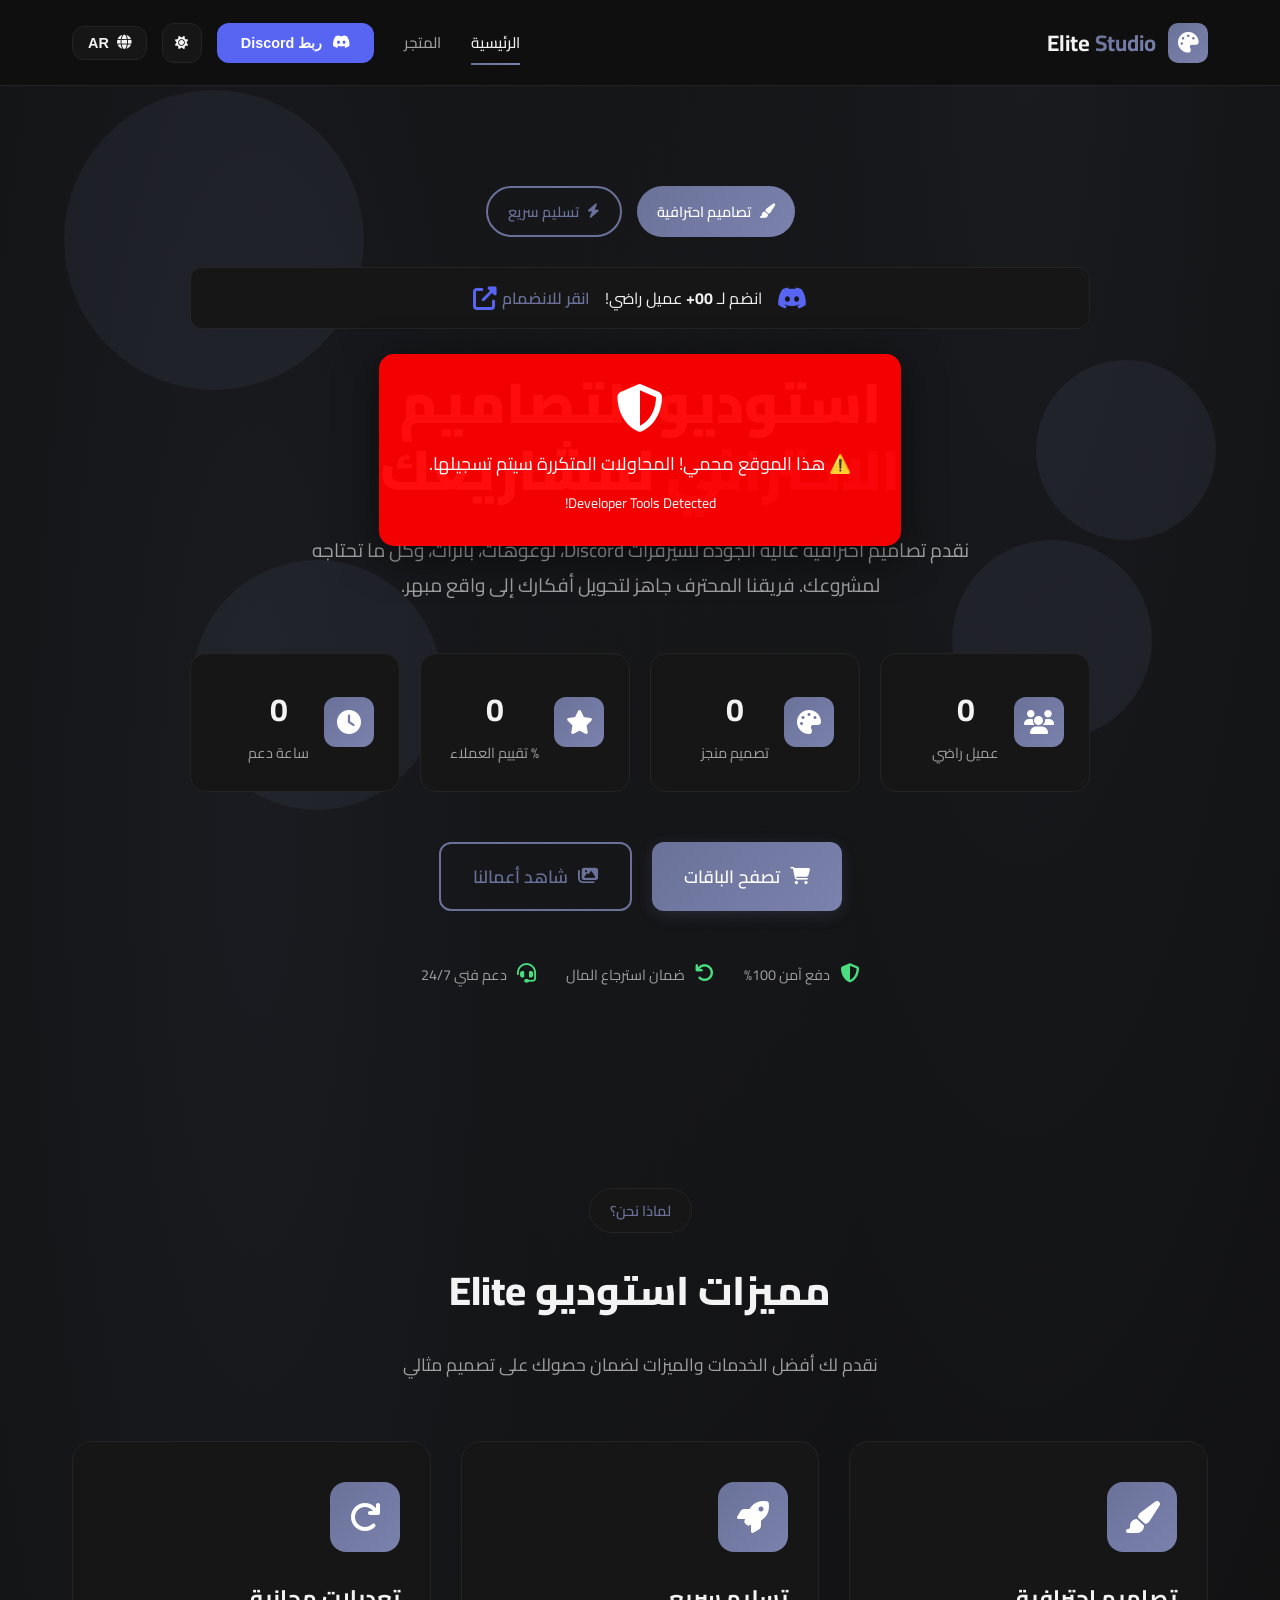
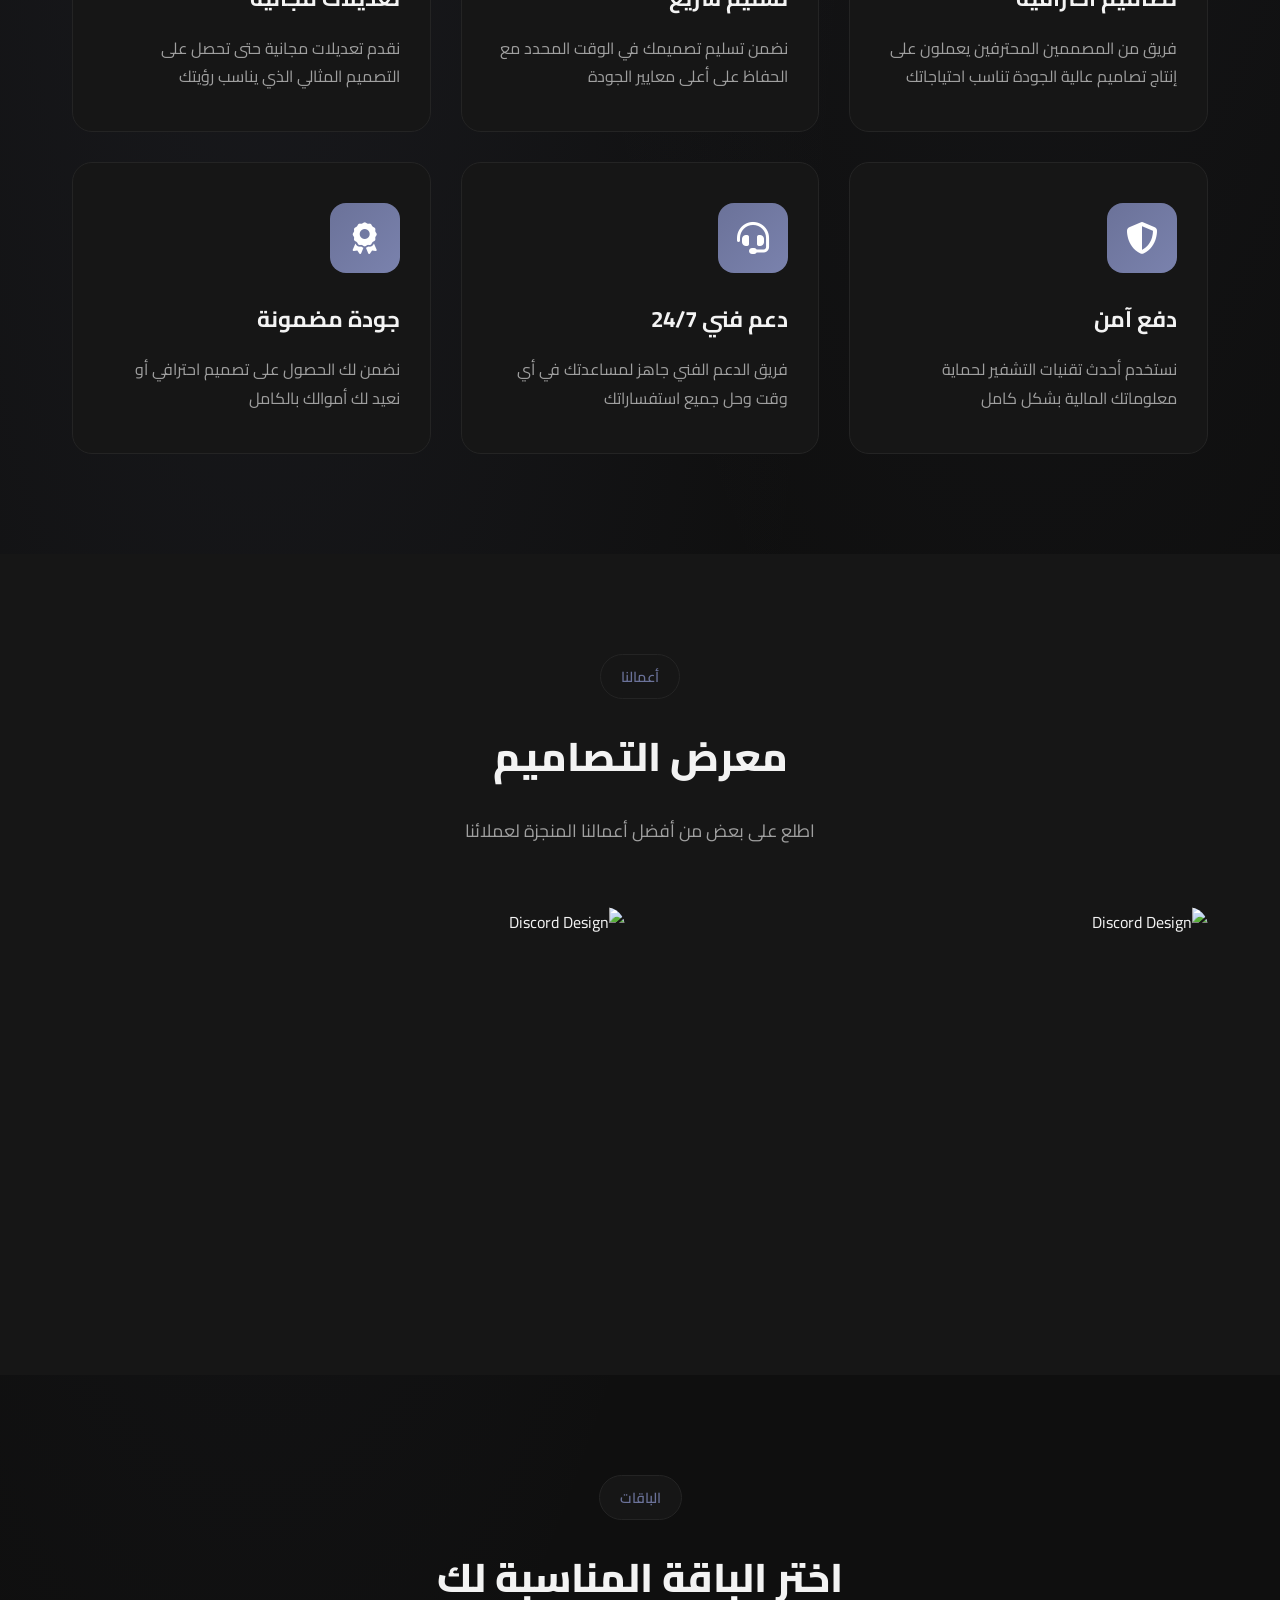
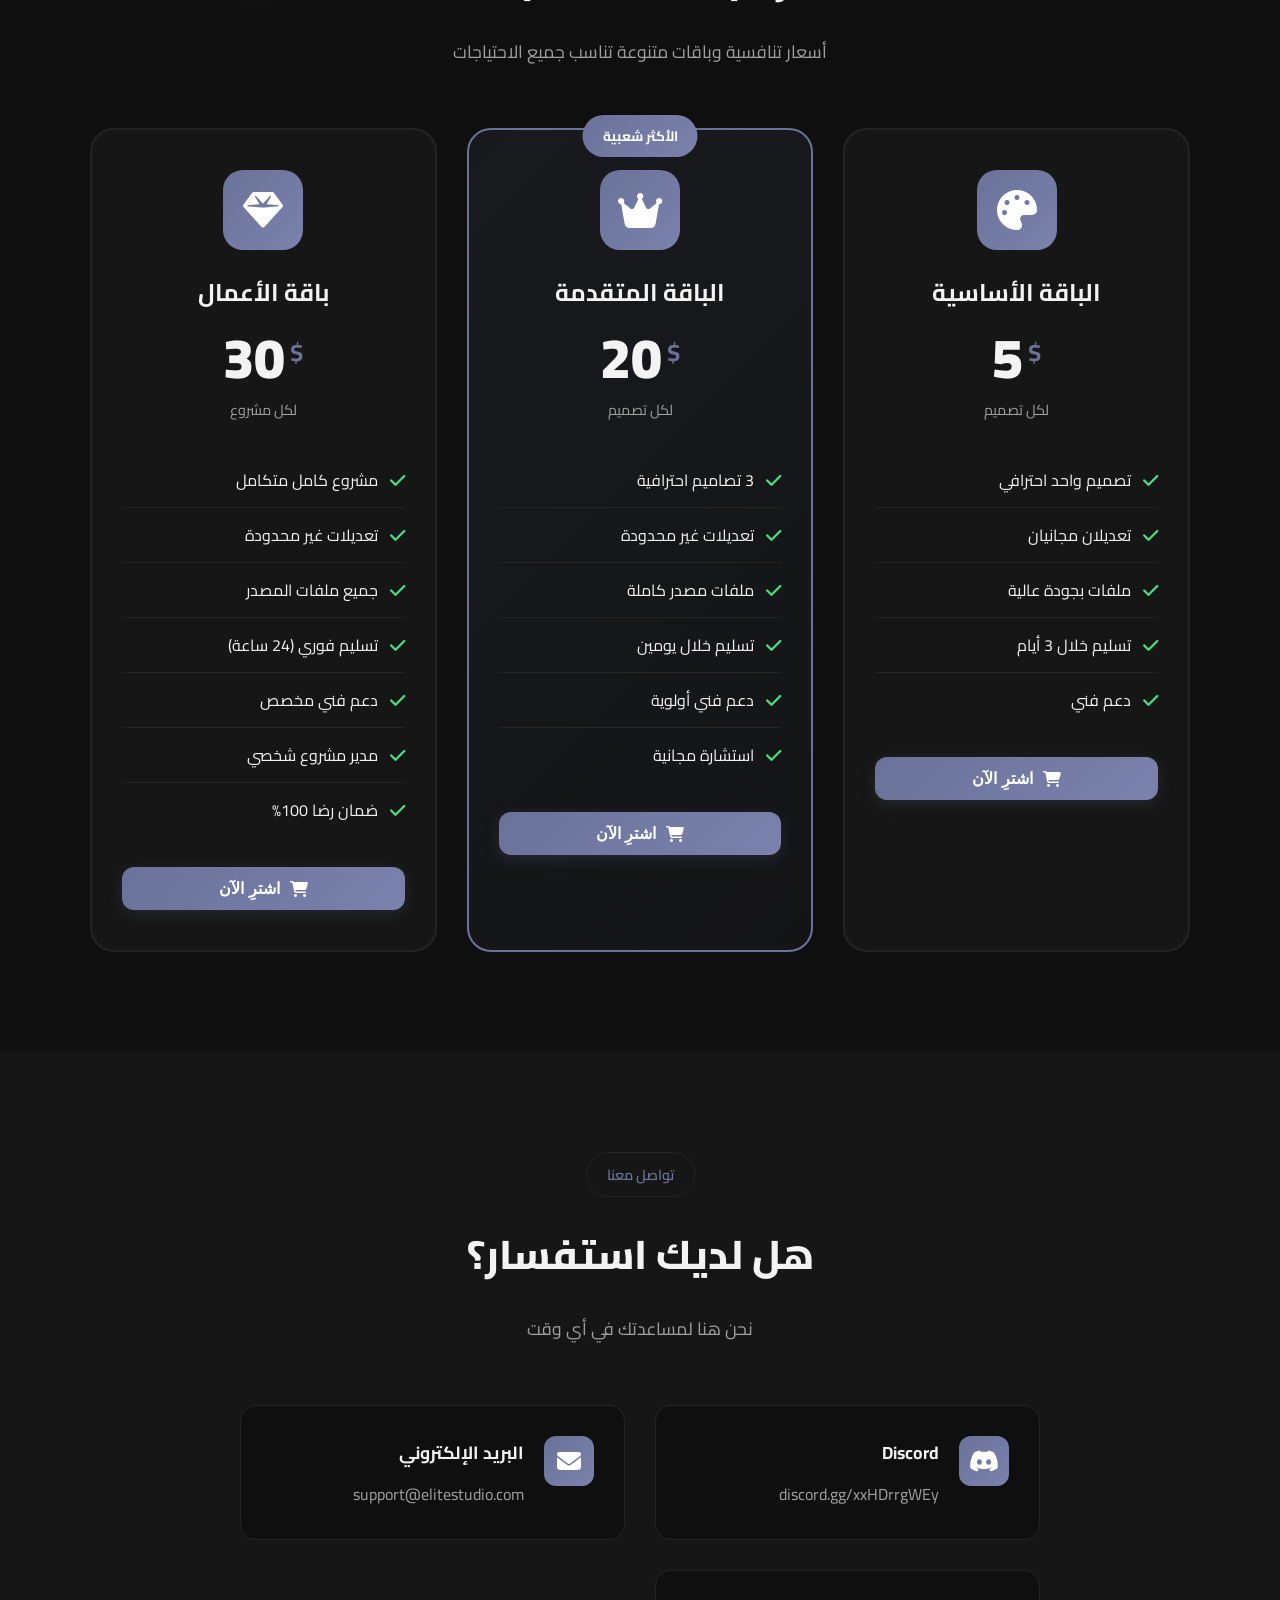
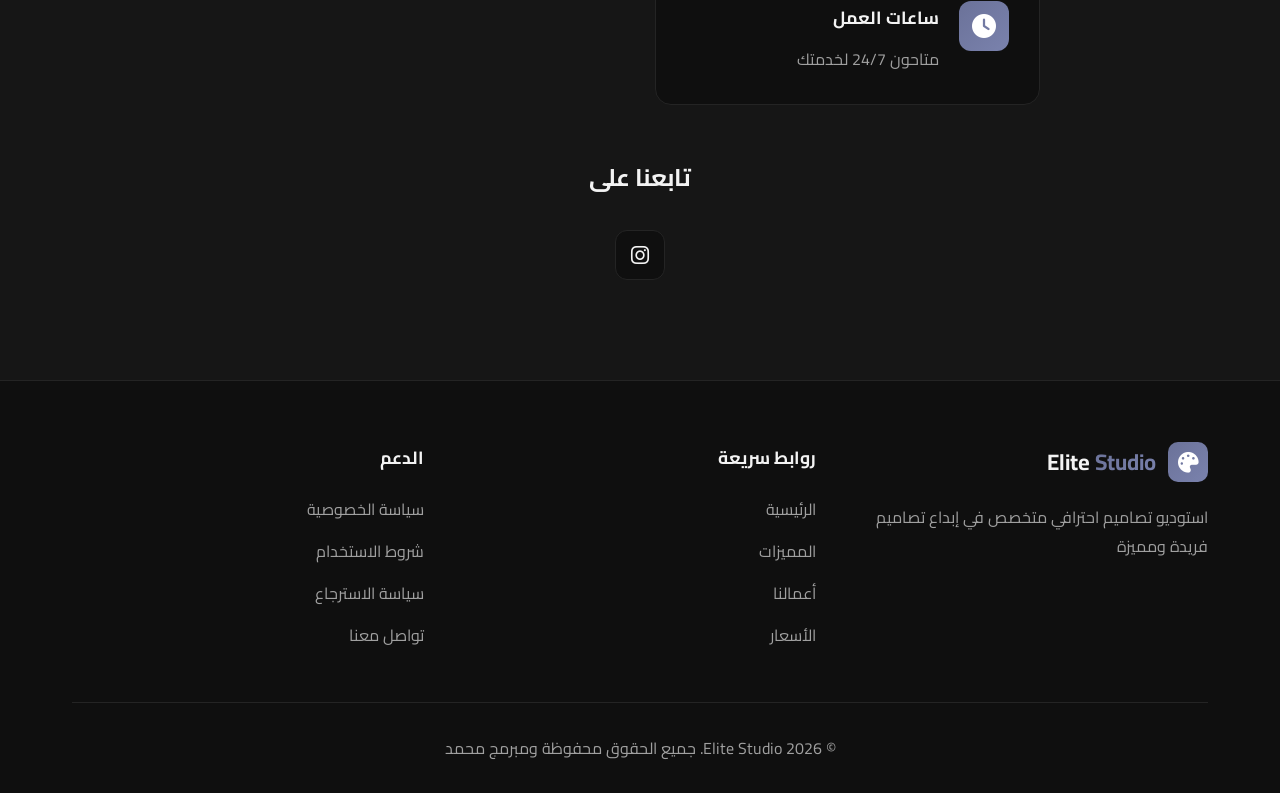
==== commit 8d5721b6: "Add files via upload" ====
--- a/index.html
+++ b/index.html
@@ -53,26 +53,15 @@
 
                 <!-- Navigation Links -->
                 <div class="nav-links" id="navLinks">
-                    <a href="#home" class="nav-link active" data-ar="الرئيسية" data-en="Home">
+               <a href="#home" class="nav-link active" data-ar="الرئيسية" data-en="Home">
                         <i class="fas fa-home"></i>
                         <span class="nav-text">الرئيسية</span>
                     </a>
-                    <a href="#features" class="nav-link" data-ar="المميزات" data-en="Features">
+                    <a href="store.html" class="nav-link" data-ar="المتجر" data-en="Features">
                         <i class="fas fa-star"></i>
-                        <span class="nav-text">المميزات</span>
+                        <span class="nav-text">المتجر</span>
                     </a>
-                    <a href="#portfolio" class="nav-link" data-ar="أعمالنا" data-en="Portfolio">
-                        <i class="fas fa-briefcase"></i>
-                        <span class="nav-text">أعمالنا</span>
-                    </a>
-                    <a href="#pricing" class="nav-link" data-ar="الأسعار" data-en="Pricing">
-                        <i class="fas fa-tags"></i>
-                        <span class="nav-text">الأسعار</span>
-                    </a>
-                    <a href="#contact" class="nav-link" data-ar="تواصل معنا" data-en="Contact">
-                        <i class="fas fa-envelope"></i>
-                        <span class="nav-text">تواصل معنا</span>
-                    </a>
+         
                     
                     <div class="nav-actions">
                         <!-- Discord Auth Button -->
@@ -101,6 +90,11 @@
                                             <i class="fas fa-user"></i>
                                             <span data-ar="الملف الشخصي" data-en="Profile">الملف الشخصي</span>
                                         </a>
+                                        <a href="profile.html">
+    <i class="fas fa-user"></i>
+    <span data-ar="معلومات الحساب" data-en="Profile">معلومات الحساب</span>
+</a>
+
                                         <a href="#" onclick="disconnectDiscord()">
                                             <i class="fas fa-sign-out-alt"></i>
                                             <span data-ar="تسجيل الخروج" data-en="Logout">تسجيل الخروج</span>
@@ -699,8 +693,3 @@
     <script src="script.js"></script>
 </body>
 </html>
-
-
-
-
-
--- a/style.css
+++ b/style.css
@@ -1,3 +1,4 @@
+
 * {
     margin: 0;
     padding: 0;
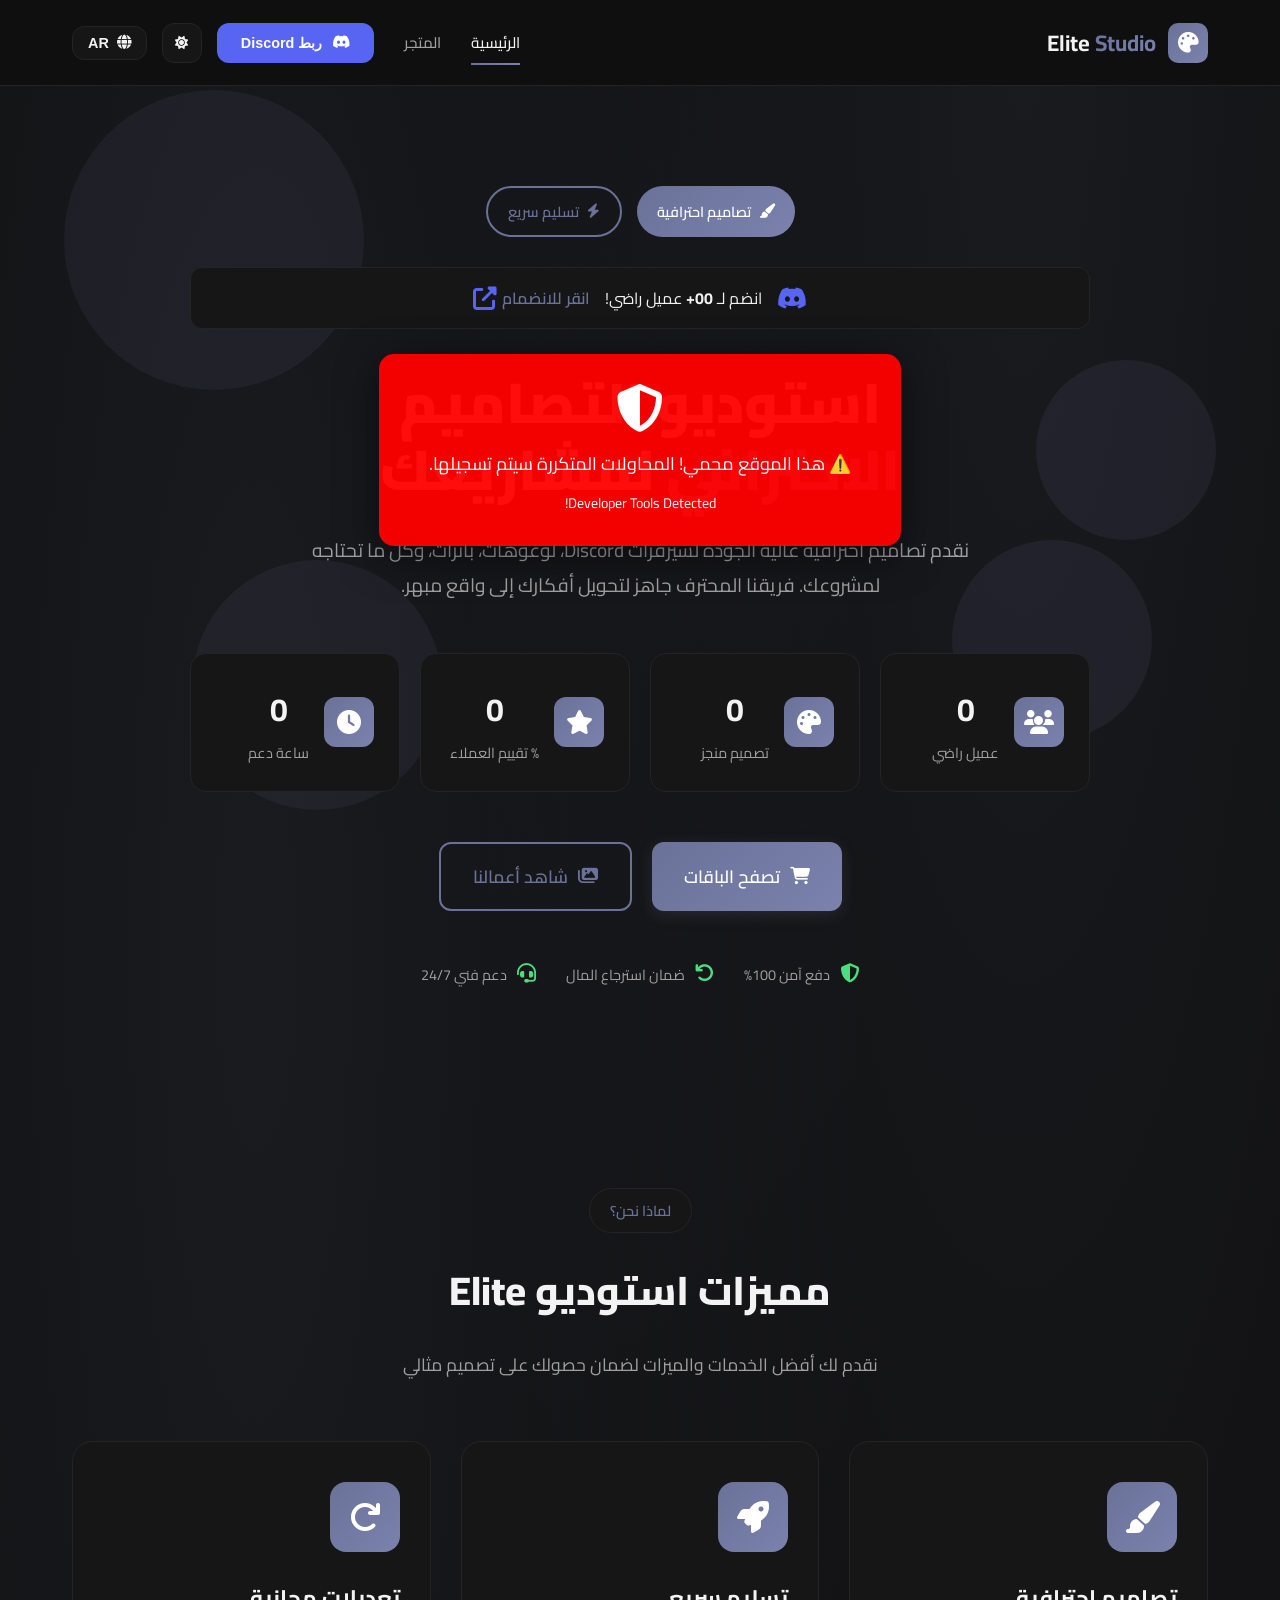
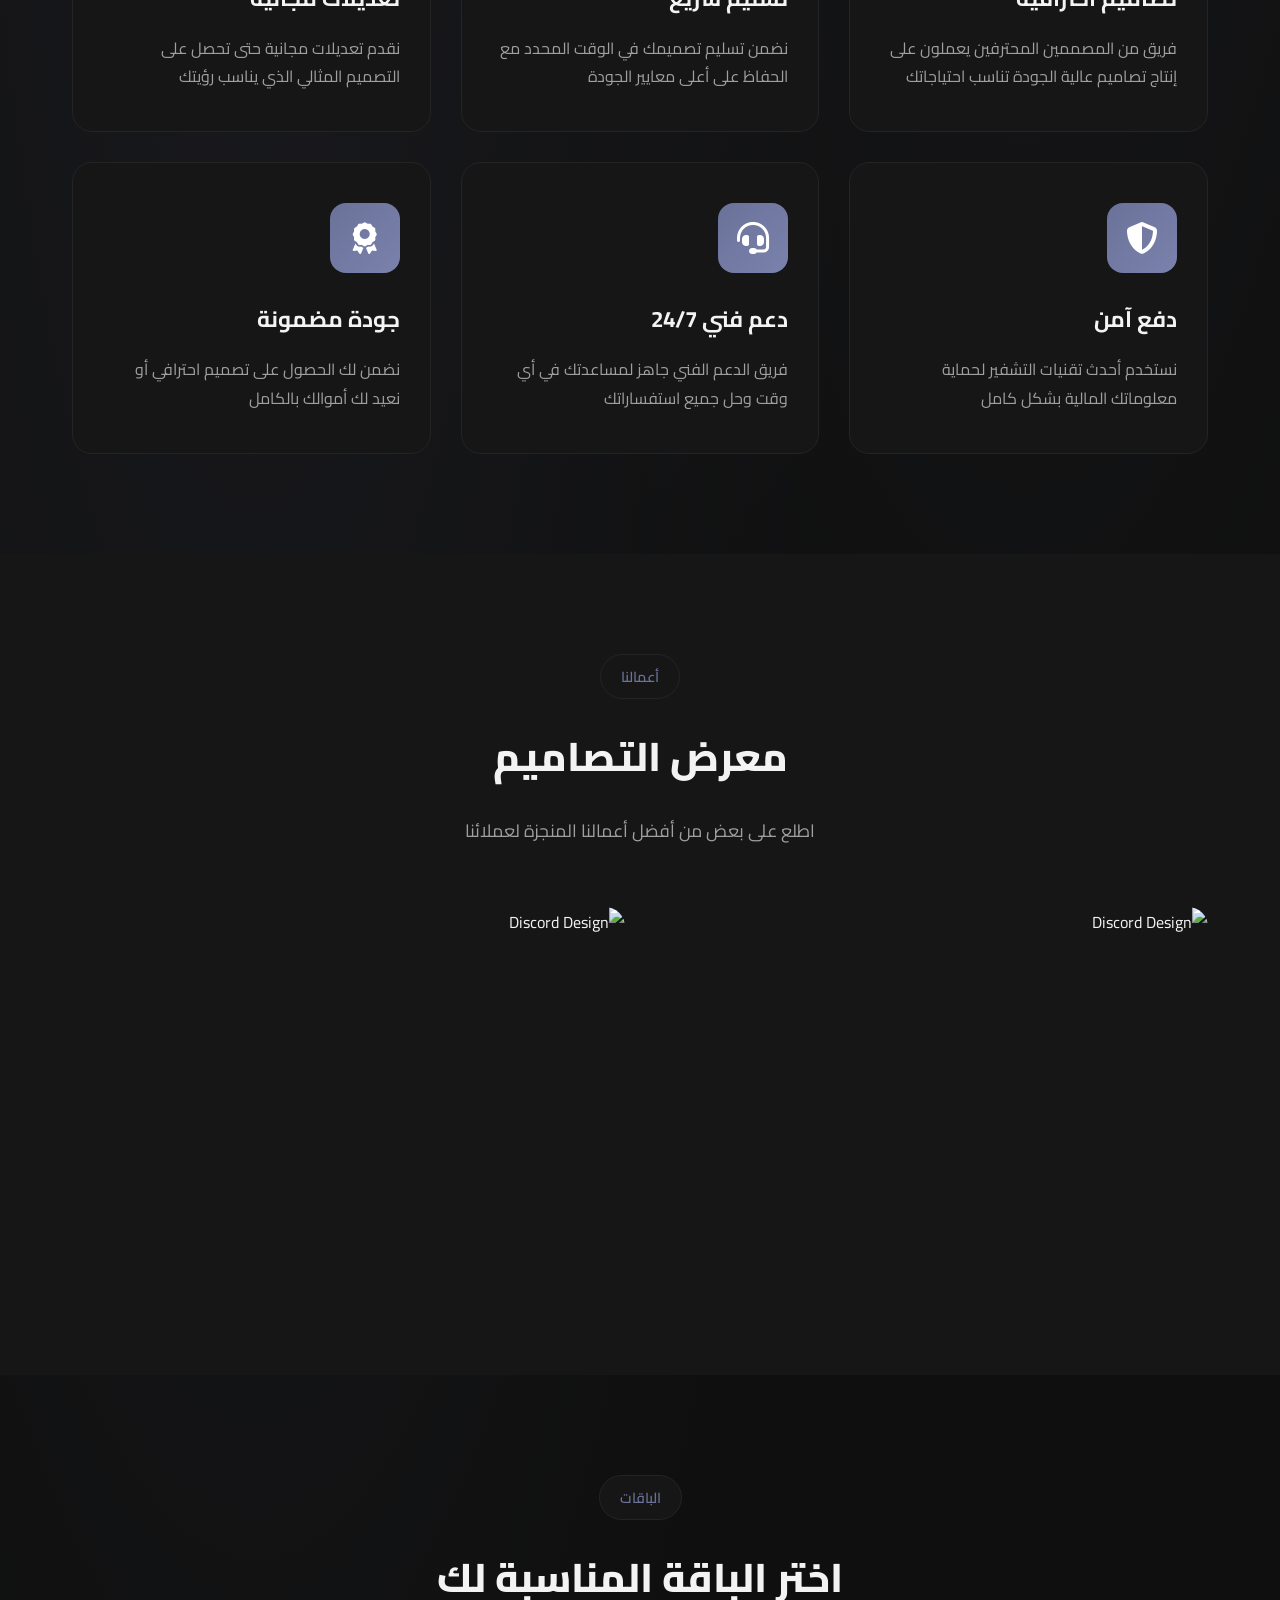
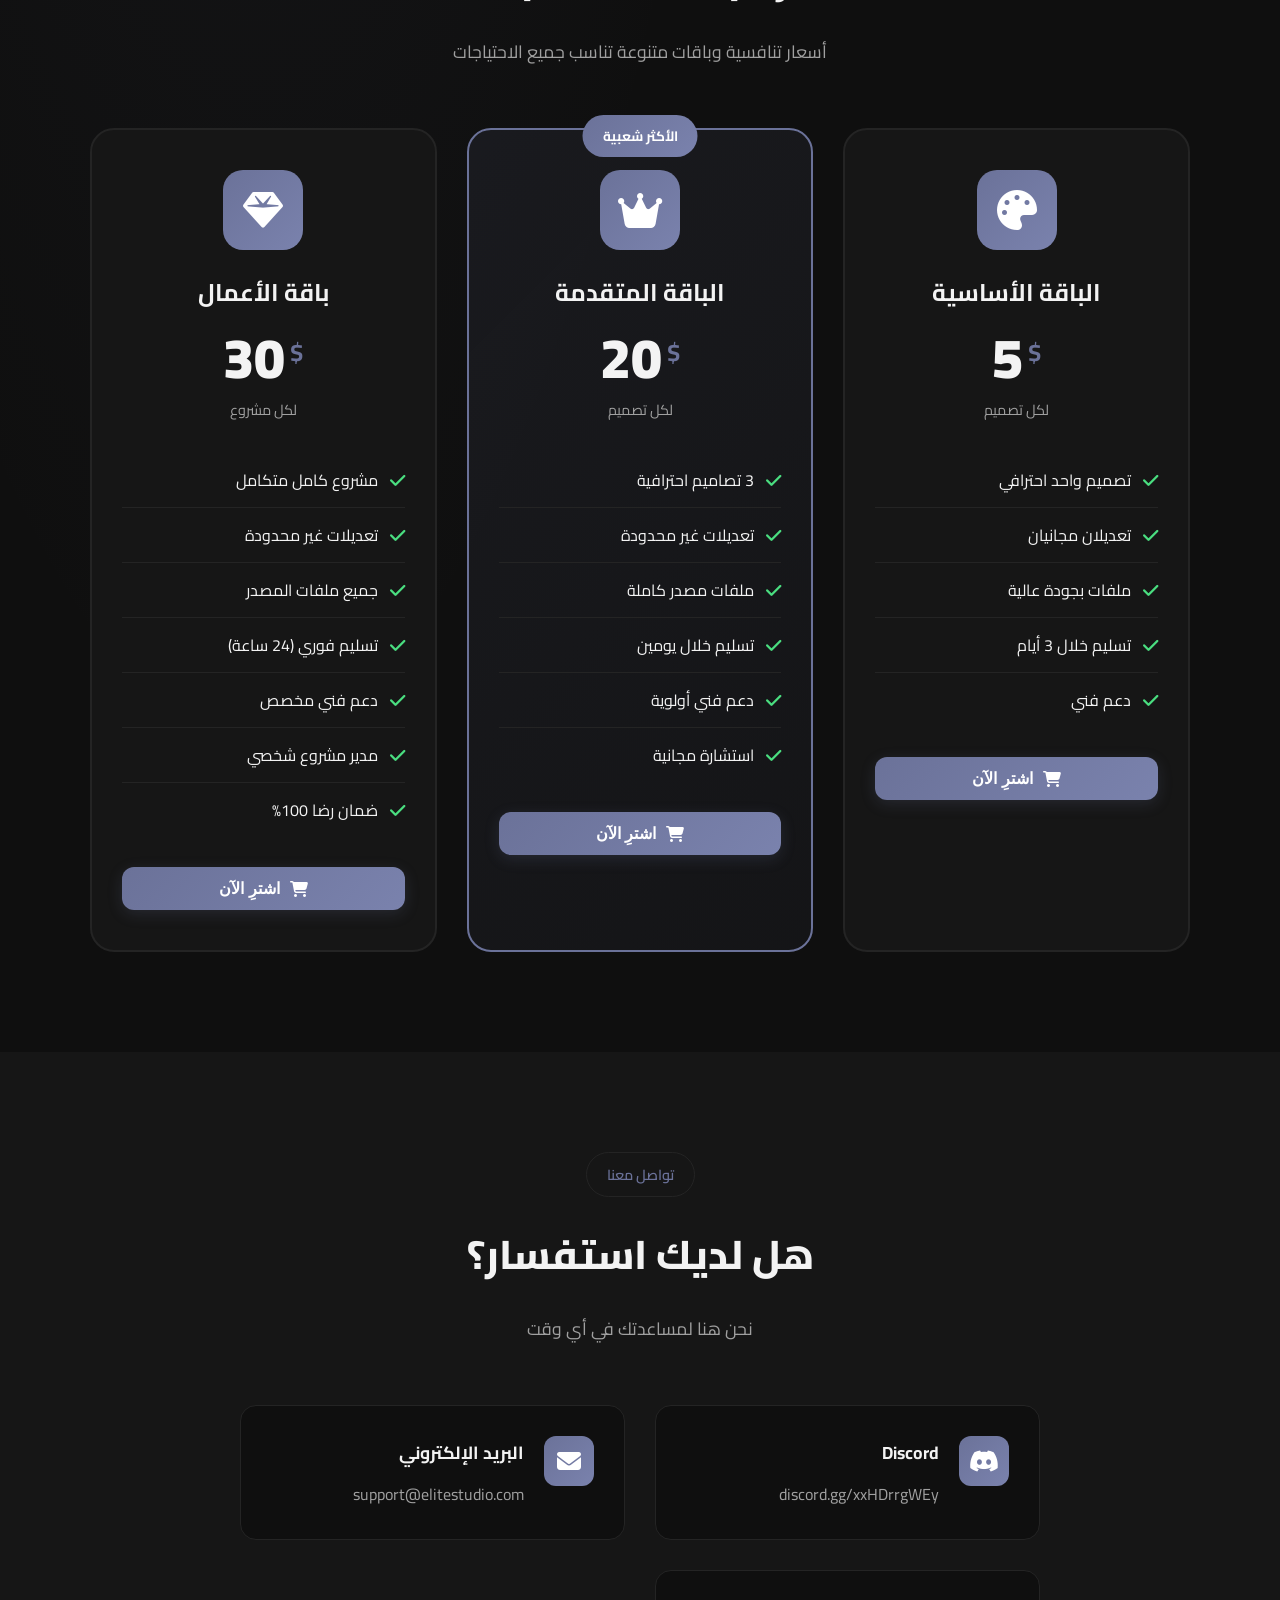
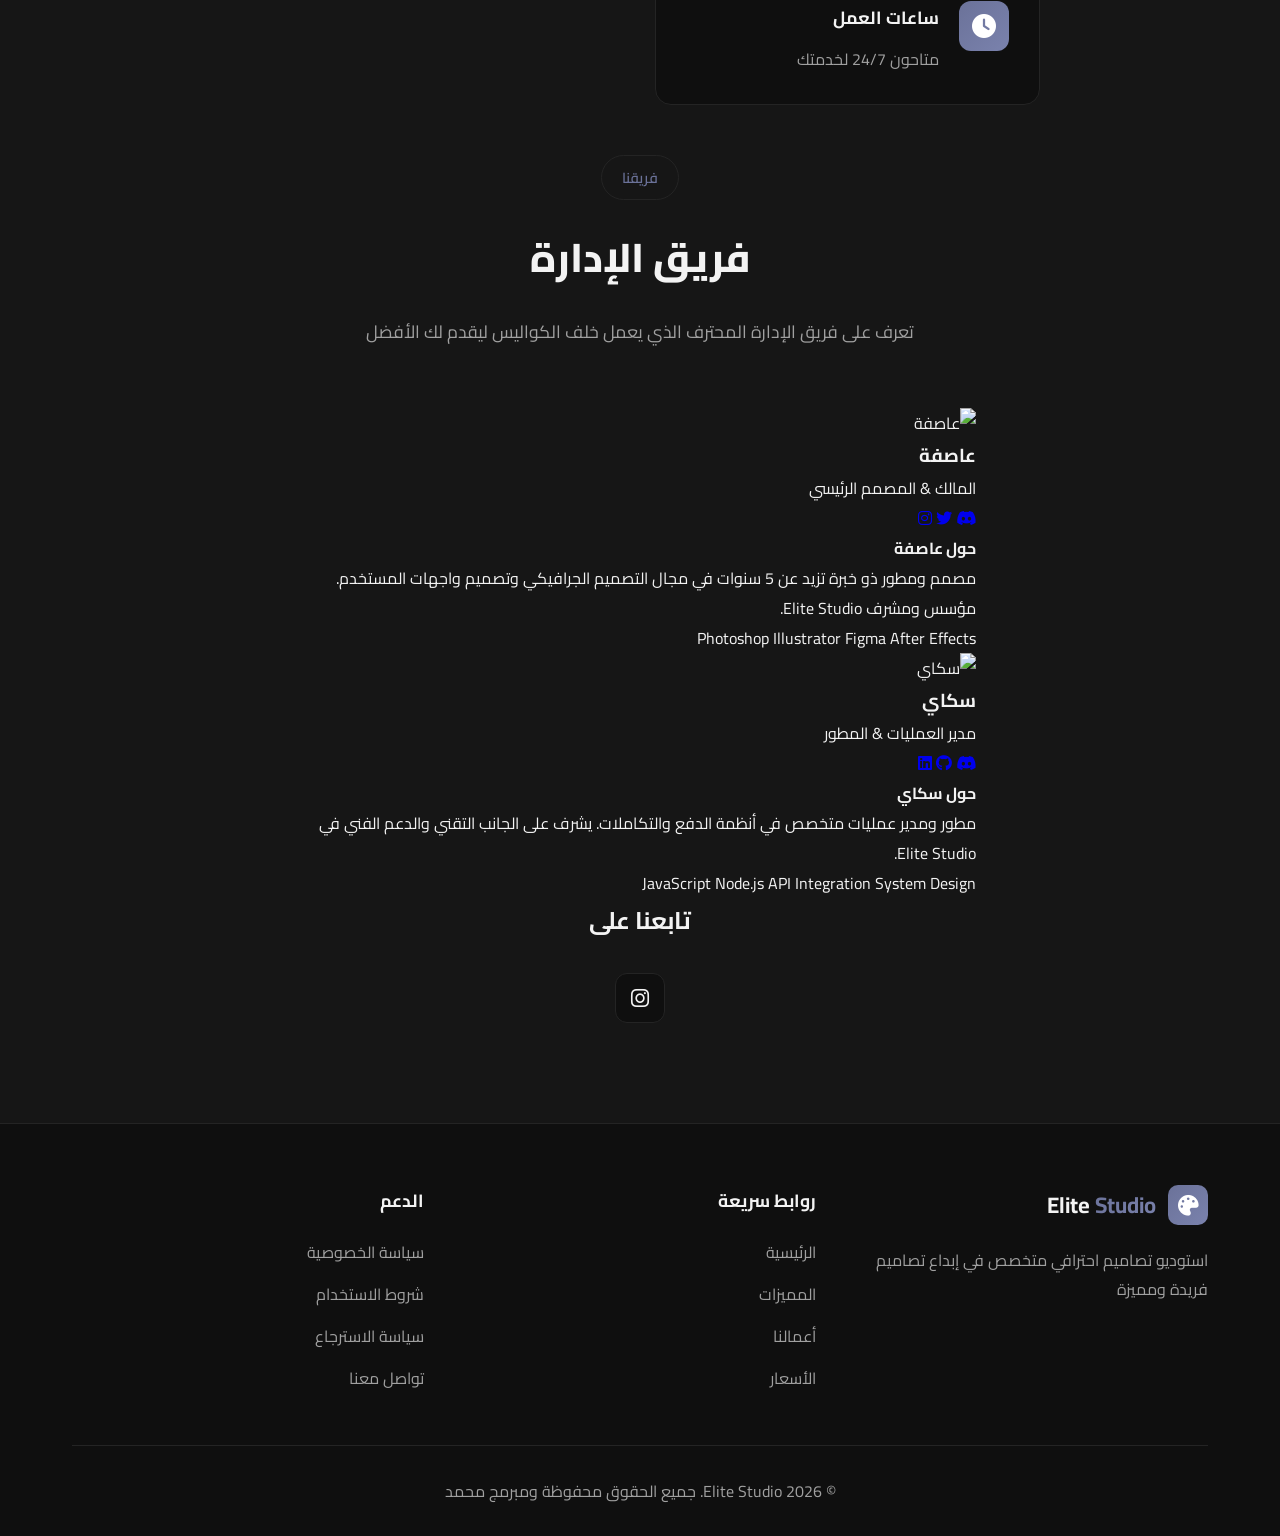
==== commit 5074f108: "Update index.html" ====
--- a/index.html
+++ b/index.html
@@ -529,7 +529,86 @@
                         </div>
                     </div>
                 </div>
-
+<!-- Management Team Section -->
+<section class="team-section" id="team">
+    <div class="container">
+        <div class="section-header">
+            <span class="section-subtitle" data-ar="فريقنا" data-en="Our Team">فريقنا</span>
+            <h2 class="section-title" data-ar="فريق الإدارة" data-en="Management Team">فريق الإدارة</h2>
+            <p class="section-description" data-ar="تعرف على فريق الإدارة المحترف الذي يعمل خلف الكواليس ليقدم لك الأفضل" data-en="Meet the professional management team working behind the scenes to bring you the best">
+                تعرف على فريق الإدارة المحترف الذي يعمل خلف الكواليس ليقدم لك الأفضل
+            </p>
+        </div>
+
+        <div class="team-cards">
+            <!-- Card 1: عاصفة -->
+            <div class="team-card">
+                <div class="team-card-inner">
+                    <div class="team-card-front">
+                        <div class="team-avatar">
+                            <img src="https://cdn.discordapp.com/attachments/your-image-url-here/storm-avatar.jpg" alt="عاصفة">
+                            <div class="team-status online"></div>
+                        </div>
+                        <div class="team-info">
+                            <h3 class="team-name">عاصفة</h3>
+                            <p class="team-role" data-ar="المالك & المصمم الرئيسي" data-en="Owner & Lead Designer">المالك & المصمم الرئيسي</p>
+                            <div class="team-social">
+                                <a href="#" class="social-link"><i class="fab fa-discord"></i></a>
+                                <a href="#" class="social-link"><i class="fab fa-twitter"></i></a>
+                                <a href="#" class="social-link"><i class="fab fa-instagram"></i></a>
+                            </div>
+                        </div>
+                    </div>
+                    <div class="team-card-back">
+                        <h4 data-ar="حول عاصفة" data-en="About Storm">حول عاصفة</h4>
+                        <p data-ar="مصمم ومطور ذو خبرة تزيد عن 5 سنوات في مجال التصميم الجرافيكي وتصميم واجهات المستخدم. مؤسس ومشرف Elite Studio." data-en="Experienced designer and developer with over 5 years in graphic design and UI/UX. Founder and supervisor of Elite Studio.">
+                            مصمم ومطور ذو خبرة تزيد عن 5 سنوات في مجال التصميم الجرافيكي وتصميم واجهات المستخدم. مؤسس ومشرف Elite Studio.
+                        </p>
+                        <div class="team-skills">
+                            <span class="skill-tag">Photoshop</span>
+                            <span class="skill-tag">Illustrator</span>
+                            <span class="skill-tag">Figma</span>
+                            <span class="skill-tag">After Effects</span>
+                        </div>
+                    </div>
+                </div>
+            </div>
+
+            <!-- Card 2: سكاي -->
+            <div class="team-card">
+                <div class="team-card-inner">
+                    <div class="team-card-front">
+                        <div class="team-avatar">
+                            <img src="https://cdn.discordapp.com/attachments/your-image-url-here/sky-avatar.jpg" alt="سكاي">
+                            <div class="team-status online"></div>
+                        </div>
+                        <div class="team-info">
+                            <h3 class="team-name">سكاي</h3>
+                            <p class="team-role" data-ar="مدير العمليات & المطور" data-en="Operations Manager & Developer">مدير العمليات & المطور</p>
+                            <div class="team-social">
+                                <a href="#" class="social-link"><i class="fab fa-discord"></i></a>
+                                <a href="#" class="social-link"><i class="fab fa-github"></i></a>
+                                <a href="#" class="social-link"><i class="fab fa-linkedin"></i></a>
+                            </div>
+                        </div>
+                    </div>
+                    <div class="team-card-back">
+                        <h4 data-ar="حول سكاي" data-en="About Sky">حول سكاي</h4>
+                        <p data-ar="مطور ومدير عمليات متخصص في أنظمة الدفع والتكاملات. يشرف على الجانب التقني والدعم الفني في Elite Studio." data-en="Developer and operations manager specialized in payment systems and integrations. Oversees technical aspects and support at Elite Studio.">
+                            مطور ومدير عمليات متخصص في أنظمة الدفع والتكاملات. يشرف على الجانب التقني والدعم الفني في Elite Studio.
+                        </p>
+                        <div class="team-skills">
+                            <span class="skill-tag">JavaScript</span>
+                            <span class="skill-tag">Node.js</span>
+                            <span class="skill-tag">API Integration</span>
+                            <span class="skill-tag">System Design</span>
+                        </div>
+                    </div>
+                </div>
+            </div>
+        </div>
+    </div>
+</section>
                 <div class="social-links">
                     <h3 data-ar="تابعنا على" data-en="Follow Us">تابعنا على</h3>
                     <div class="social-icons">
@@ -693,3 +772,4 @@
     <script src="script.js"></script>
 </body>
 </html>
+
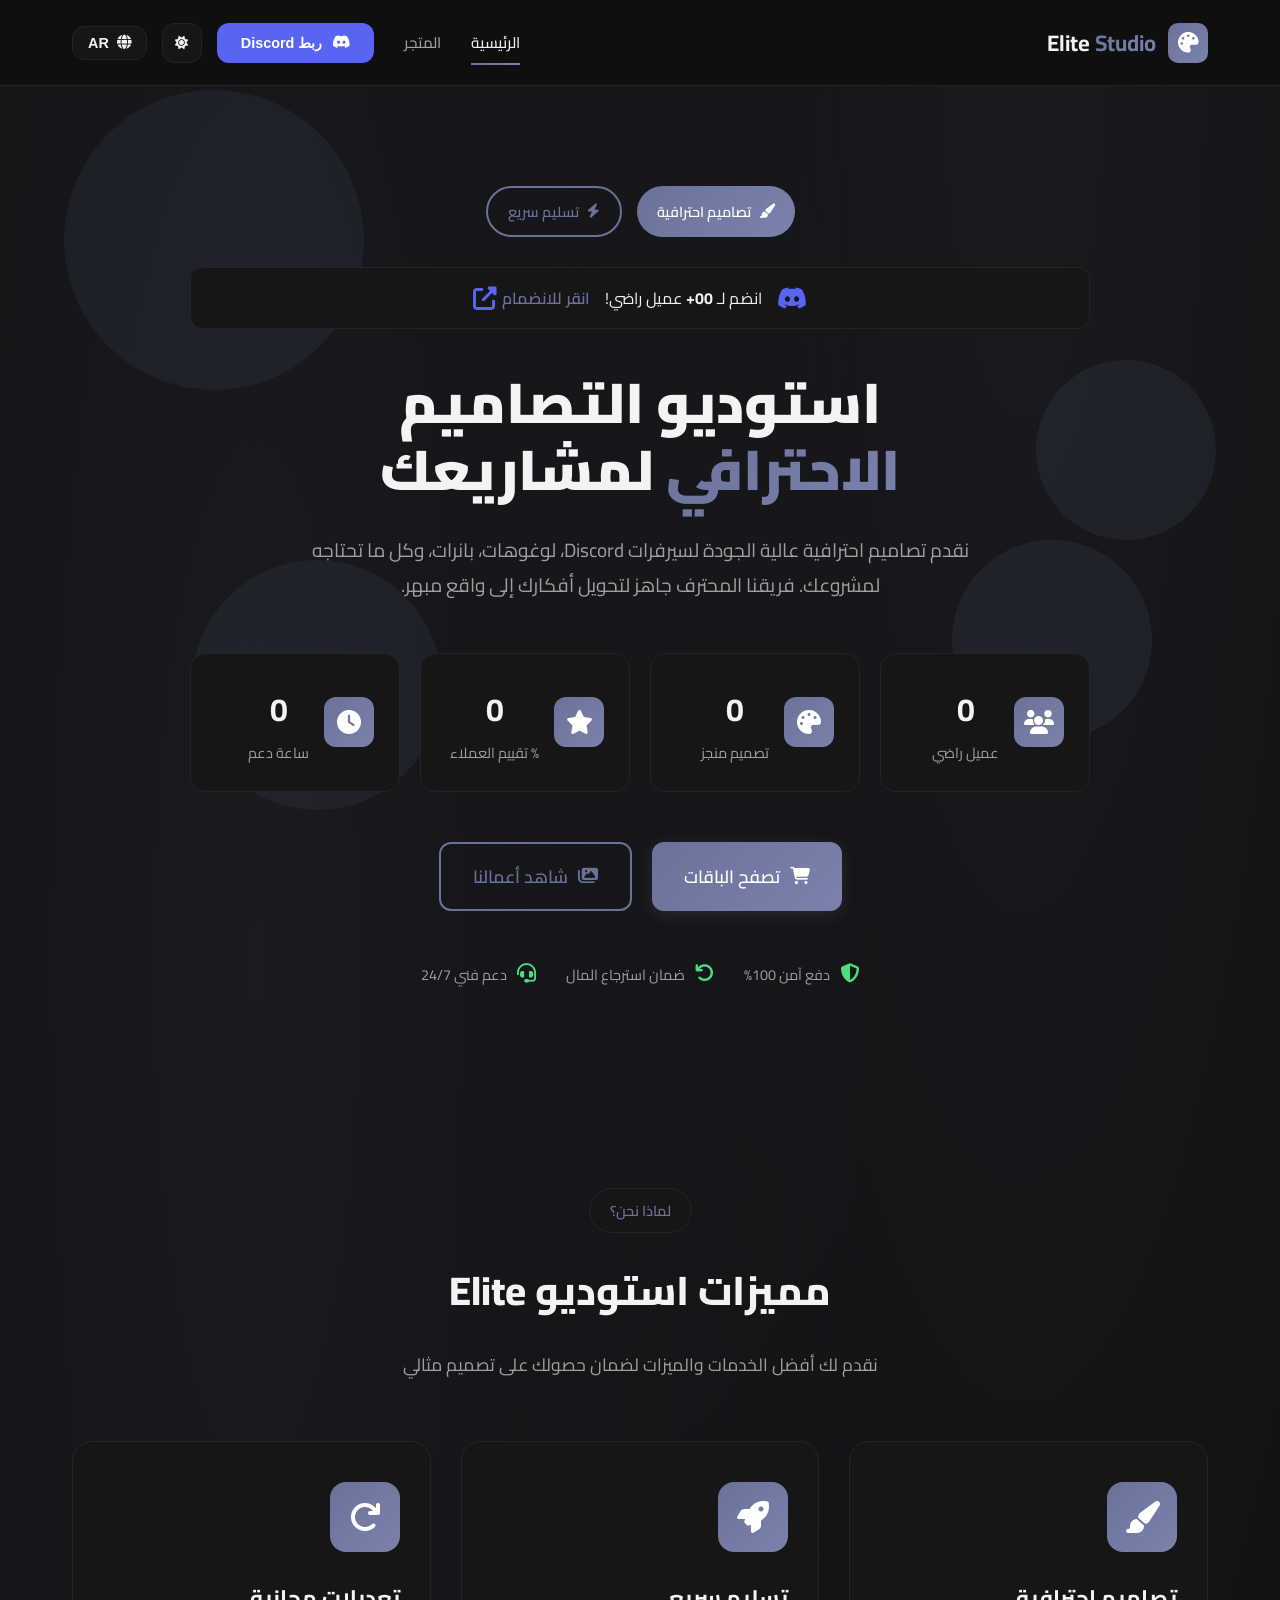
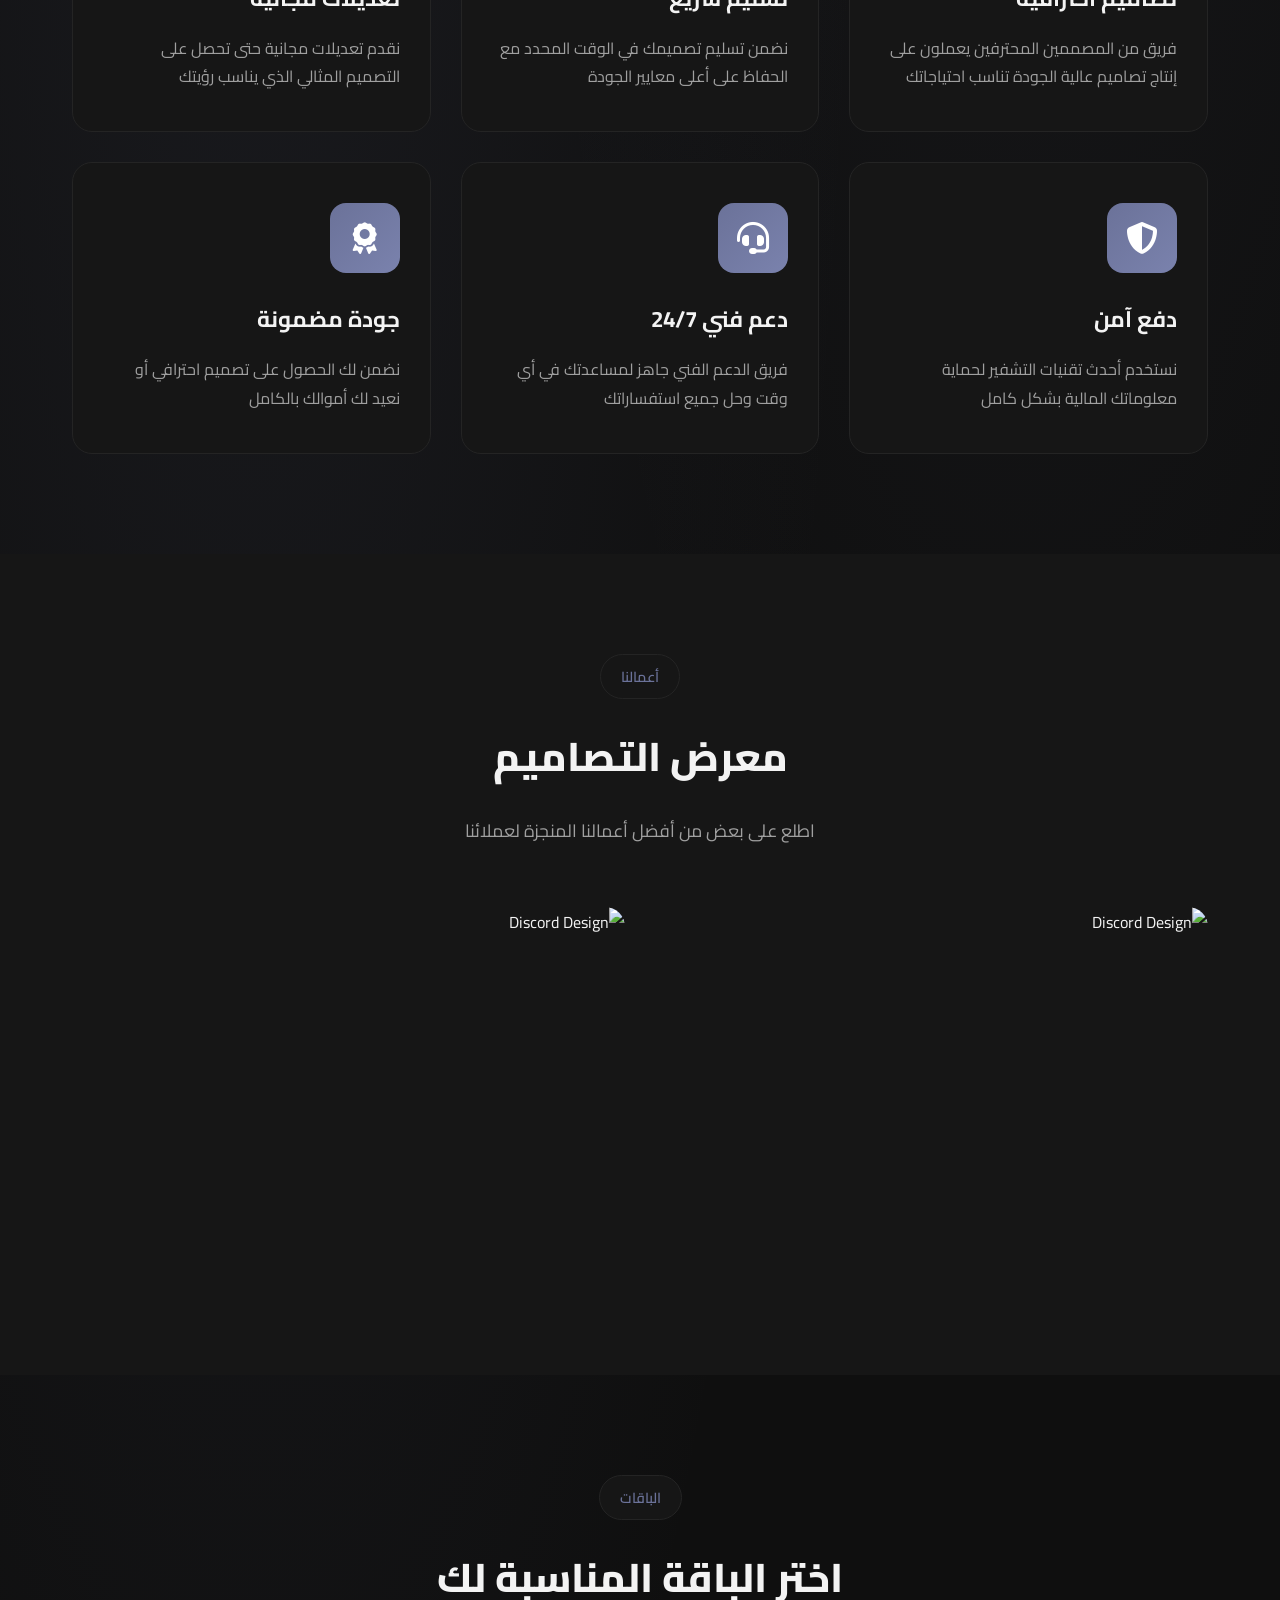
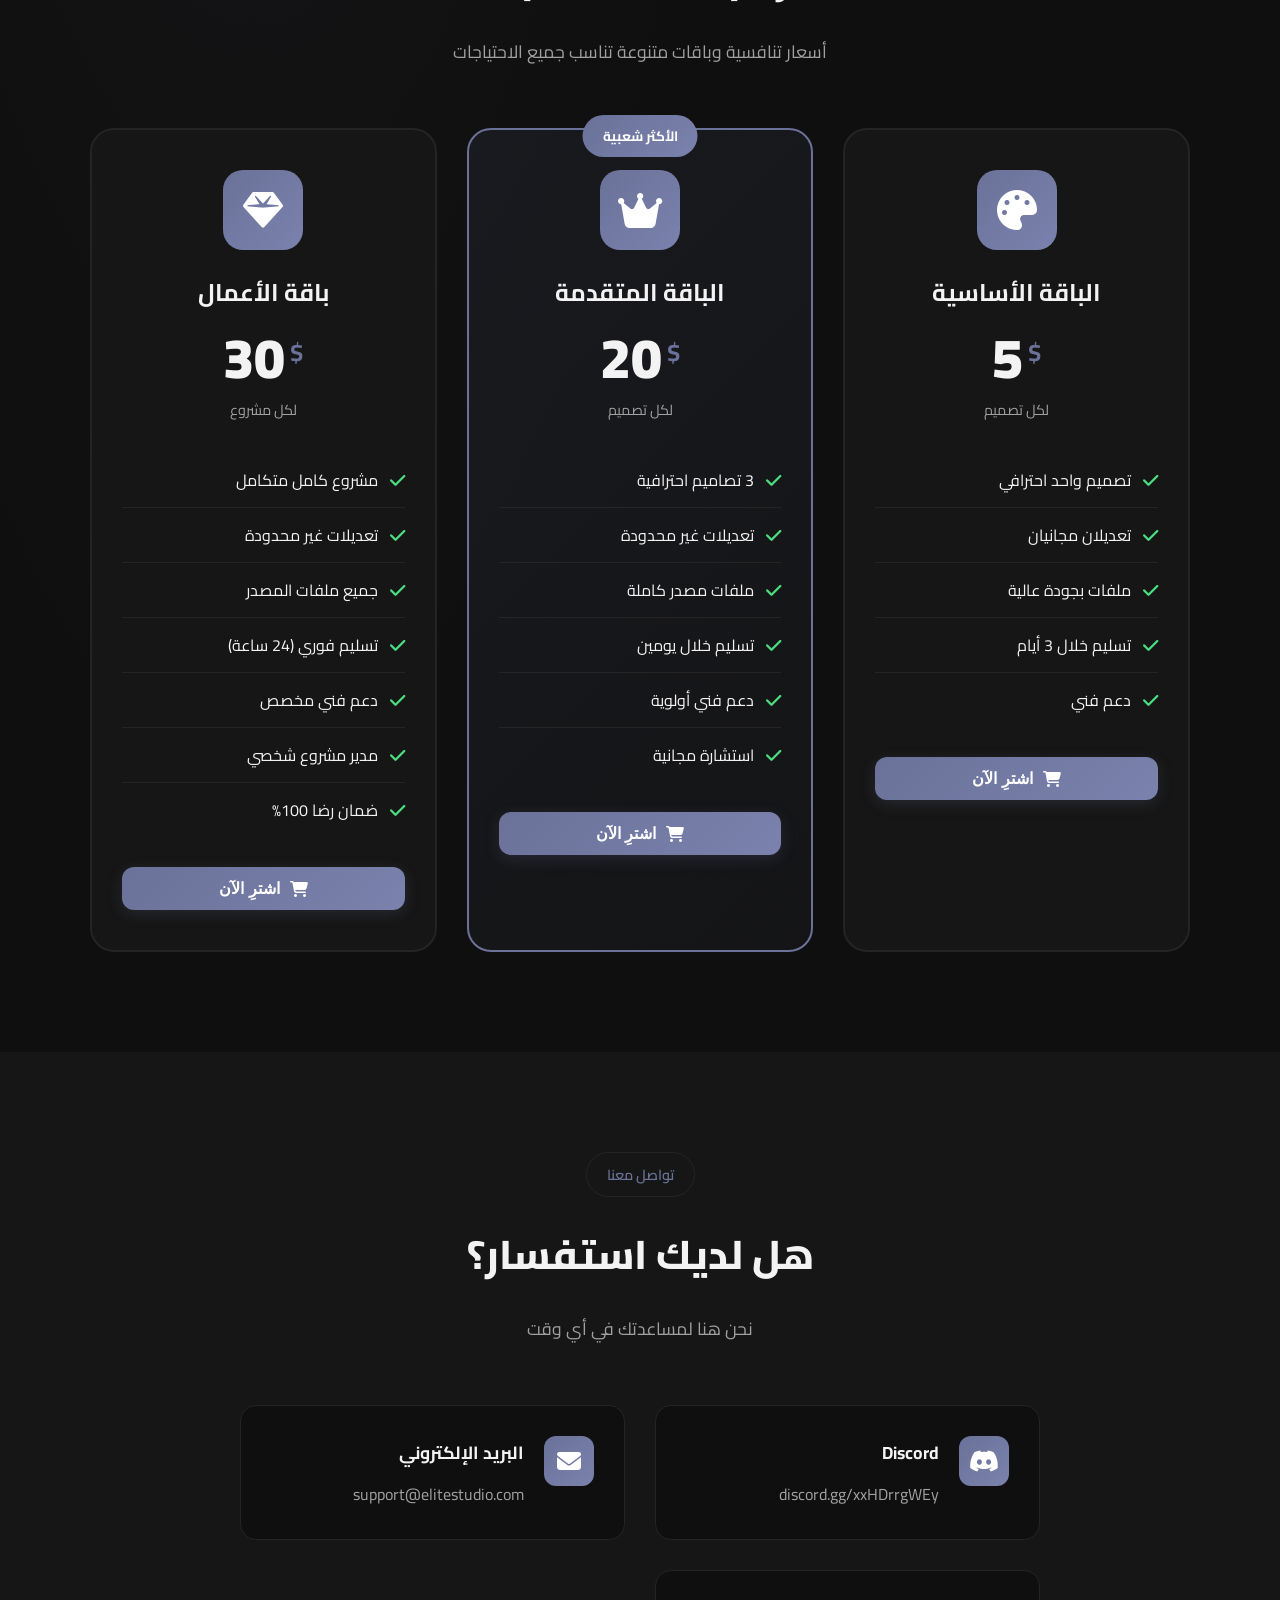
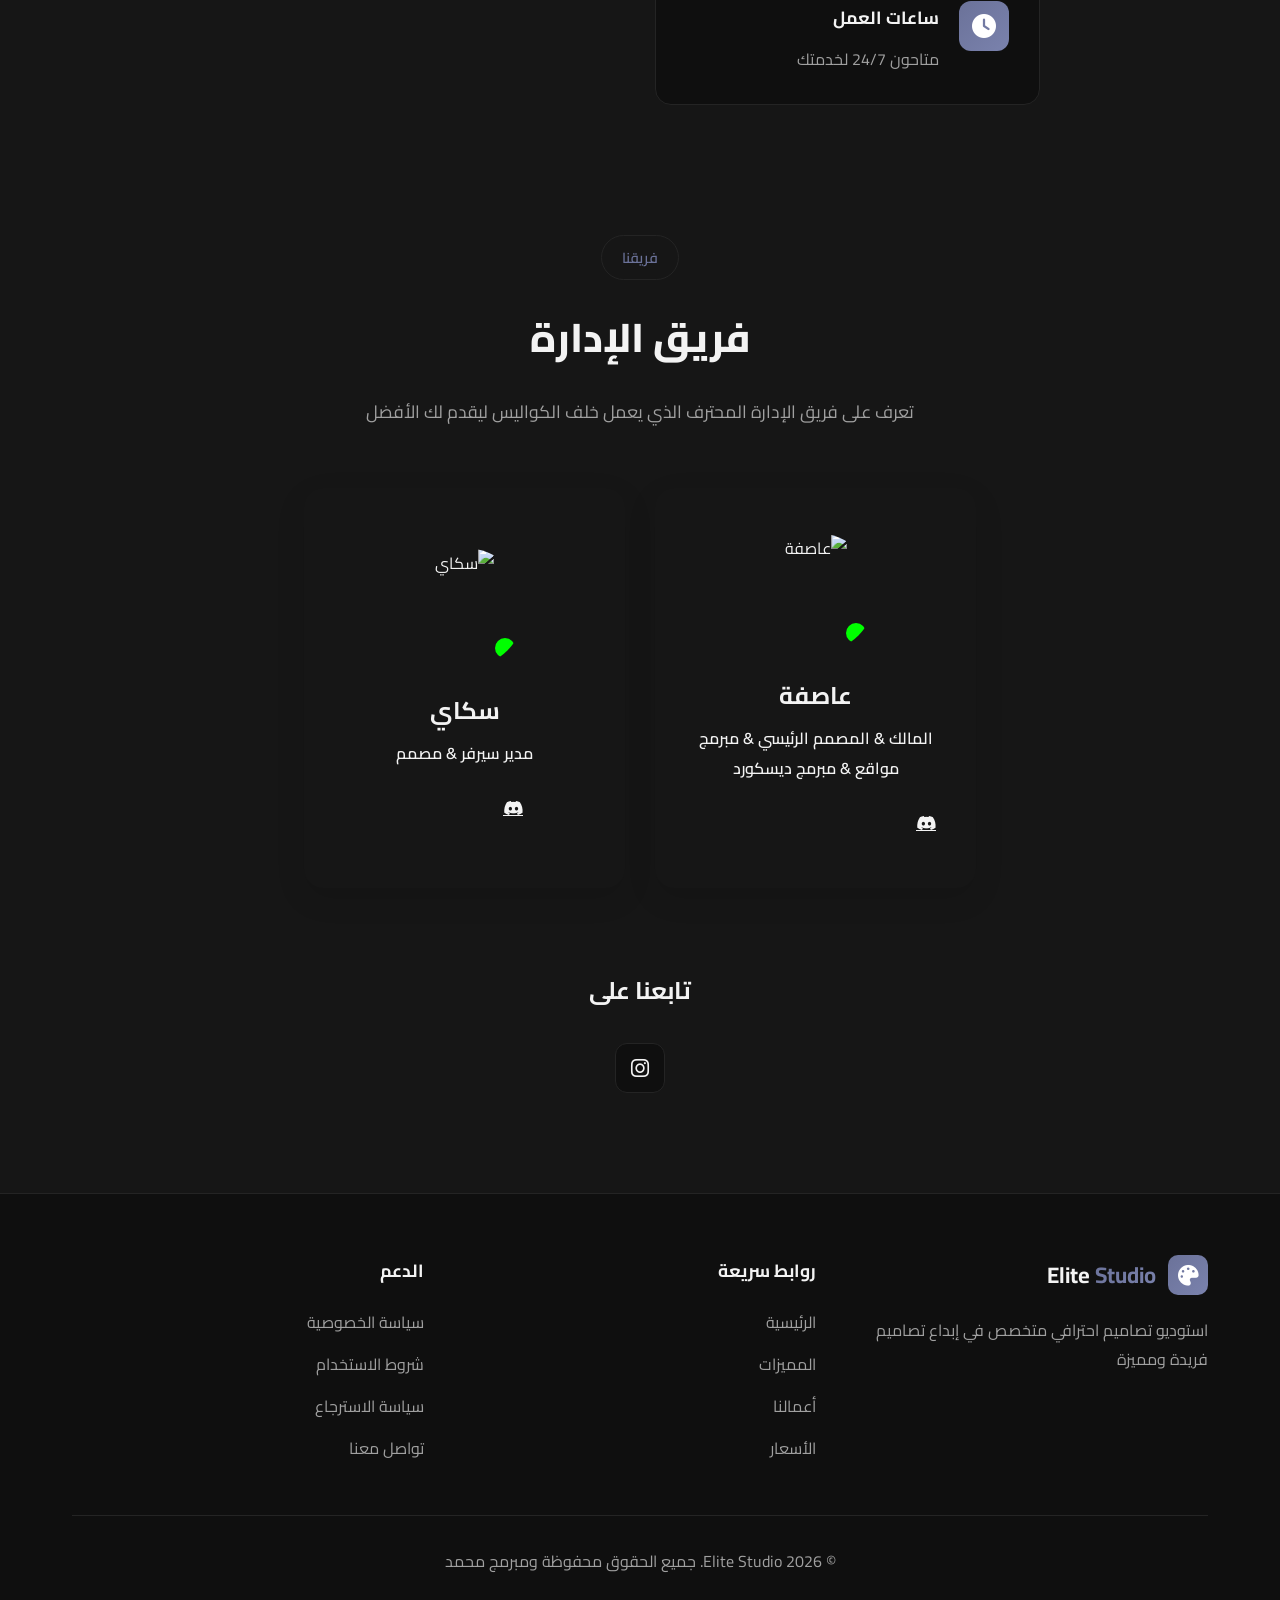
==== commit eda67c7c: "Update index.html" ====
--- a/index.html
+++ b/index.html
@@ -546,16 +546,15 @@
                 <div class="team-card-inner">
                     <div class="team-card-front">
                         <div class="team-avatar">
-                            <img src="https://cdn.discordapp.com/attachments/your-image-url-here/storm-avatar.jpg" alt="عاصفة">
+                            <img src="https://images-ext-1.discordapp.net/external/dlztDI2NGlY8pMtpB9JbCdk1Q_xjQpehWLs9z7z68Fs/%3Fsize%3D4096/https/cdn.discordapp.com/avatars/577758583429791744/b5a8ddcc61f0acd9f01959330cfffb6d.png?format=webp&quality=lossless&width=300&height=300" alt="عاصفة">
                             <div class="team-status online"></div>
                         </div>
                         <div class="team-info">
                             <h3 class="team-name">عاصفة</h3>
-                            <p class="team-role" data-ar="المالك & المصمم الرئيسي" data-en="Owner & Lead Designer">المالك & المصمم الرئيسي</p>
+                            <p class="team-role" data-ar="المالك & المصمم الرئيسي & مبرمج مواقع & مبرمج ديسكورد  " data-en="Owner & Lead Designer & devloper ">المالك & المصمم الرئيسي & مبرمج</p>
                             <div class="team-social">
                                 <a href="#" class="social-link"><i class="fab fa-discord"></i></a>
-                                <a href="#" class="social-link"><i class="fab fa-twitter"></i></a>
-                                <a href="#" class="social-link"><i class="fab fa-instagram"></i></a>
+                              
                             </div>
                         </div>
                     </div>
@@ -566,9 +565,9 @@
                         </p>
                         <div class="team-skills">
                             <span class="skill-tag">Photoshop</span>
-                            <span class="skill-tag">Illustrator</span>
-                            <span class="skill-tag">Figma</span>
-                            <span class="skill-tag">After Effects</span>
+                            <span class="skill-tag">node.js</span>
+                            <span class="skill-tag">js</span>
+                            <span class="skill-tag"> html css</span>
                         </div>
                     </div>
                 </div>
@@ -579,29 +578,27 @@
                 <div class="team-card-inner">
                     <div class="team-card-front">
                         <div class="team-avatar">
-                            <img src="https://cdn.discordapp.com/attachments/your-image-url-here/sky-avatar.jpg" alt="سكاي">
+                            <img src="https://images-ext-1.discordapp.net/external/HsyZsboICvHYDBh3O9qQemYP_vnObdUJ_MVZOeszmCs/%3Fsize%3D4096/https/cdn.discordapp.com/avatars/1160954735596150914/b1457c6020880e2fc7bf3587ffc1b0f3.png?format=webp&quality=lossless" alt="سكاي">
                             <div class="team-status online"></div>
                         </div>
                         <div class="team-info">
                             <h3 class="team-name">سكاي</h3>
-                            <p class="team-role" data-ar="مدير العمليات & المطور" data-en="Operations Manager & Developer">مدير العمليات & المطور</p>
+                            <p class="team-role" data-ar="مدير سيرفر & مصمم" data-en="  owner dsigner">مدير السيرفر & مصمم</p>
                             <div class="team-social">
                                 <a href="#" class="social-link"><i class="fab fa-discord"></i></a>
-                                <a href="#" class="social-link"><i class="fab fa-github"></i></a>
-                                <a href="#" class="social-link"><i class="fab fa-linkedin"></i></a>
+                 
                             </div>
                         </div>
                     </div>
                     <div class="team-card-back">
                         <h4 data-ar="حول سكاي" data-en="About Sky">حول سكاي</h4>
-                        <p data-ar="مطور ومدير عمليات متخصص في أنظمة الدفع والتكاملات. يشرف على الجانب التقني والدعم الفني في Elite Studio." data-en="Developer and operations manager specialized in payment systems and integrations. Oversees technical aspects and support at Elite Studio.">
-                            مطور ومدير عمليات متخصص في أنظمة الدفع والتكاملات. يشرف على الجانب التقني والدعم الفني في Elite Studio.
+                        <p data-ar=" مصمم قرافيك محترف" data-en="Developer and operations manager specialized in payment systems and integrations. Oversees technical aspects and support at Elite Studio.">
                         </p>
                         <div class="team-skills">
-                            <span class="skill-tag">JavaScript</span>
-                            <span class="skill-tag">Node.js</span>
-                            <span class="skill-tag">API Integration</span>
-                            <span class="skill-tag">System Design</span>
+                            <span class="skill-tag">مصمم</span>
+                            <span class="skill-tag">مصمم مواقع</span>
+                            <span class="skill-tag">  خبير مونتاج</span>
+                           
                         </div>
                     </div>
                 </div>
@@ -773,3 +770,4 @@
 </body>
 </html>
 
+
--- a/style.css
+++ b/style.css
@@ -20,7 +20,158 @@
     --error: #ef4444;
     --discord: #5865f2;
 }
-
+/* Team Section Styles */
+.team-section {
+    padding: 80px 0;
+    background: linear-gradient(135deg, var(--card-bg) 0%, rgba(255,255,255,0.05) 100%);
+}
+
+.team-cards {
+    display: grid;
+    grid-template-columns: repeat(auto-fit, minmax(300px, 1fr));
+    gap: 30px;
+    margin-top: 50px;
+}
+
+.team-card {
+    perspective: 1000px;
+    height: 400px;
+}
+
+.team-card-inner {
+    position: relative;
+    width: 100%;
+    height: 100%;
+    text-align: center;
+    transition: transform 0.8s;
+    transform-style: preserve-3d;
+}
+
+.team-card:hover .team-card-inner {
+    transform: rotateY(180deg);
+}
+
+.team-card-front, .team-card-back {
+    position: absolute;
+    width: 100%;
+    height: 100%;
+    backface-visibility: hidden;
+    border-radius: 20px;
+    padding: 30px;
+    display: flex;
+    flex-direction: column;
+    align-items: center;
+    justify-content: center;
+    box-shadow: 0 10px 30px rgba(0,0,0,0.1);
+}
+
+.team-card-front {
+    background: var(--card-bg);
+    border: 1px solid var(--border-color);
+}
+
+.team-card-back {
+    background: linear-gradient(135deg, var(--primary) 0%, var(--secondary) 100%);
+    transform: rotateY(180deg);
+    color: white;
+    text-align: right;
+}
+
+.team-avatar {
+    width: 120px;
+    height: 120px;
+    border-radius: 50%;
+    margin-bottom: 20px;
+    position: relative;
+    border: 4px solid var(--primary);
+    overflow: hidden;
+}
+
+.team-avatar img {
+    width: 100%;
+    height: 100%;
+    object-fit: cover;
+}
+
+.team-status {
+    position: absolute;
+    bottom: 10px;
+    right: 10px;
+    width: 20px;
+    height: 20px;
+    border-radius: 50%;
+    border: 3px solid var(--card-bg);
+}
+
+.team-status.online {
+    background: #00ff00;
+}
+
+.team-status.offline {
+    background: #ff0000;
+}
+
+.team-name {
+    font-size: 1.5rem;
+    margin-bottom: 5px;
+    color: var(--text-primary);
+}
+
+.team-role {
+    color: var(--primary);
+    font-weight: 600;
+    margin-bottom: 20px;
+}
+
+.team-social {
+    display: flex;
+    gap: 15px;
+}
+
+.social-link {
+    width: 40px;
+    height: 40px;
+    border-radius: 50%;
+    background: var(--bg-light);
+    display: flex;
+    align-items: center;
+    justify-content: center;
+    color: var(--text-primary);
+    transition: all 0.3s ease;
+}
+
+.social-link:hover {
+    background: var(--primary);
+    color: white;
+    transform: translateY(-5px);
+}
+
+.team-card-back h4 {
+    font-size: 1.3rem;
+    margin-bottom: 15px;
+    color: white;
+}
+
+.team-card-back p {
+    margin-bottom: 20px;
+    line-height: 1.6;
+    opacity: 0.9;
+}
+
+.team-skills {
+    display: flex;
+    flex-wrap: wrap;
+    gap: 10px;
+    justify-content: center;
+}
+
+.skill-tag {
+    background: rgba(255,255,255,0.2);
+    padding: 5px 15px;
+    border-radius: 20px;
+    font-size: 0.9rem;
+    backdrop-filter: blur(10px);
+}
 html {
     scroll-behavior: smooth;
     -webkit-tap-highlight-color: transparent;
@@ -41,7 +192,158 @@
 body[dir="ltr"] {
     font-family: 'Inter', system-ui, -apple-system, sans-serif;
 }
-
+/* Team Section Styles */
+.team-section {
+    padding: 80px 0;
+    background: linear-gradient(135deg, var(--card-bg) 0%, rgba(255,255,255,0.05) 100%);
+}
+
+.team-cards {
+    display: grid;
+    grid-template-columns: repeat(auto-fit, minmax(300px, 1fr));
+    gap: 30px;
+    margin-top: 50px;
+}
+
+.team-card {
+    perspective: 1000px;
+    height: 400px;
+}
+
+.team-card-inner {
+    position: relative;
+    width: 100%;
+    height: 100%;
+    text-align: center;
+    transition: transform 0.8s;
+    transform-style: preserve-3d;
+}
+
+.team-card:hover .team-card-inner {
+    transform: rotateY(180deg);
+}
+
+.team-card-front, .team-card-back {
+    position: absolute;
+    width: 100%;
+    height: 100%;
+    backface-visibility: hidden;
+    border-radius: 20px;
+    padding: 30px;
+    display: flex;
+    flex-direction: column;
+    align-items: center;
+    justify-content: center;
+    box-shadow: 0 10px 30px rgba(0,0,0,0.1);
+}
+
+.team-card-front {
+    background: var(--card-bg);
+    border: 1px solid var(--border-color);
+}
+
+.team-card-back {
+    background: linear-gradient(135deg, var(--primary) 0%, var(--secondary) 100%);
+    transform: rotateY(180deg);
+    color: white;
+    text-align: right;
+}
+
+.team-avatar {
+    width: 120px;
+    height: 120px;
+    border-radius: 50%;
+    margin-bottom: 20px;
+    position: relative;
+    border: 4px solid var(--primary);
+    overflow: hidden;
+}
+
+.team-avatar img {
+    width: 100%;
+    height: 100%;
+    object-fit: cover;
+}
+
+.team-status {
+    position: absolute;
+    bottom: 10px;
+    right: 10px;
+    width: 20px;
+    height: 20px;
+    border-radius: 50%;
+    border: 3px solid var(--card-bg);
+}
+
+.team-status.online {
+    background: #00ff00;
+}
+
+.team-status.offline {
+    background: #ff0000;
+}
+
+.team-name {
+    font-size: 1.5rem;
+    margin-bottom: 5px;
+    color: var(--text-primary);
+}
+
+.team-role {
+    color: var(--primary);
+    font-weight: 600;
+    margin-bottom: 20px;
+}
+
+.team-social {
+    display: flex;
+    gap: 15px;
+}
+
+.social-link {
+    width: 40px;
+    height: 40px;
+    border-radius: 50%;
+    background: var(--bg-light);
+    display: flex;
+    align-items: center;
+    justify-content: center;
+    color: var(--text-primary);
+    transition: all 0.3s ease;
+}
+
+.social-link:hover {
+    background: var(--primary);
+    color: white;
+    transform: translateY(-5px);
+}
+
+.team-card-back h4 {
+    font-size: 1.3rem;
+    margin-bottom: 15px;
+    color: white;
+}
+
+.team-card-back p {
+    margin-bottom: 20px;
+    line-height: 1.6;
+    opacity: 0.9;
+}
+
+.team-skills {
+    display: flex;
+    flex-wrap: wrap;
+    gap: 10px;
+    justify-content: center;
+}
+
+.skill-tag {
+    background: rgba(255,255,255,0.2);
+    padding: 5px 15px;
+    border-radius: 20px;
+    font-size: 0.9rem;
+    backdrop-filter: blur(10px);
+}
 .container {
     width: min(100% - 32px, 1200px);
     margin: 0 auto;
@@ -1782,3 +2084,5 @@
         opacity: 1;
     }
 }
+
+
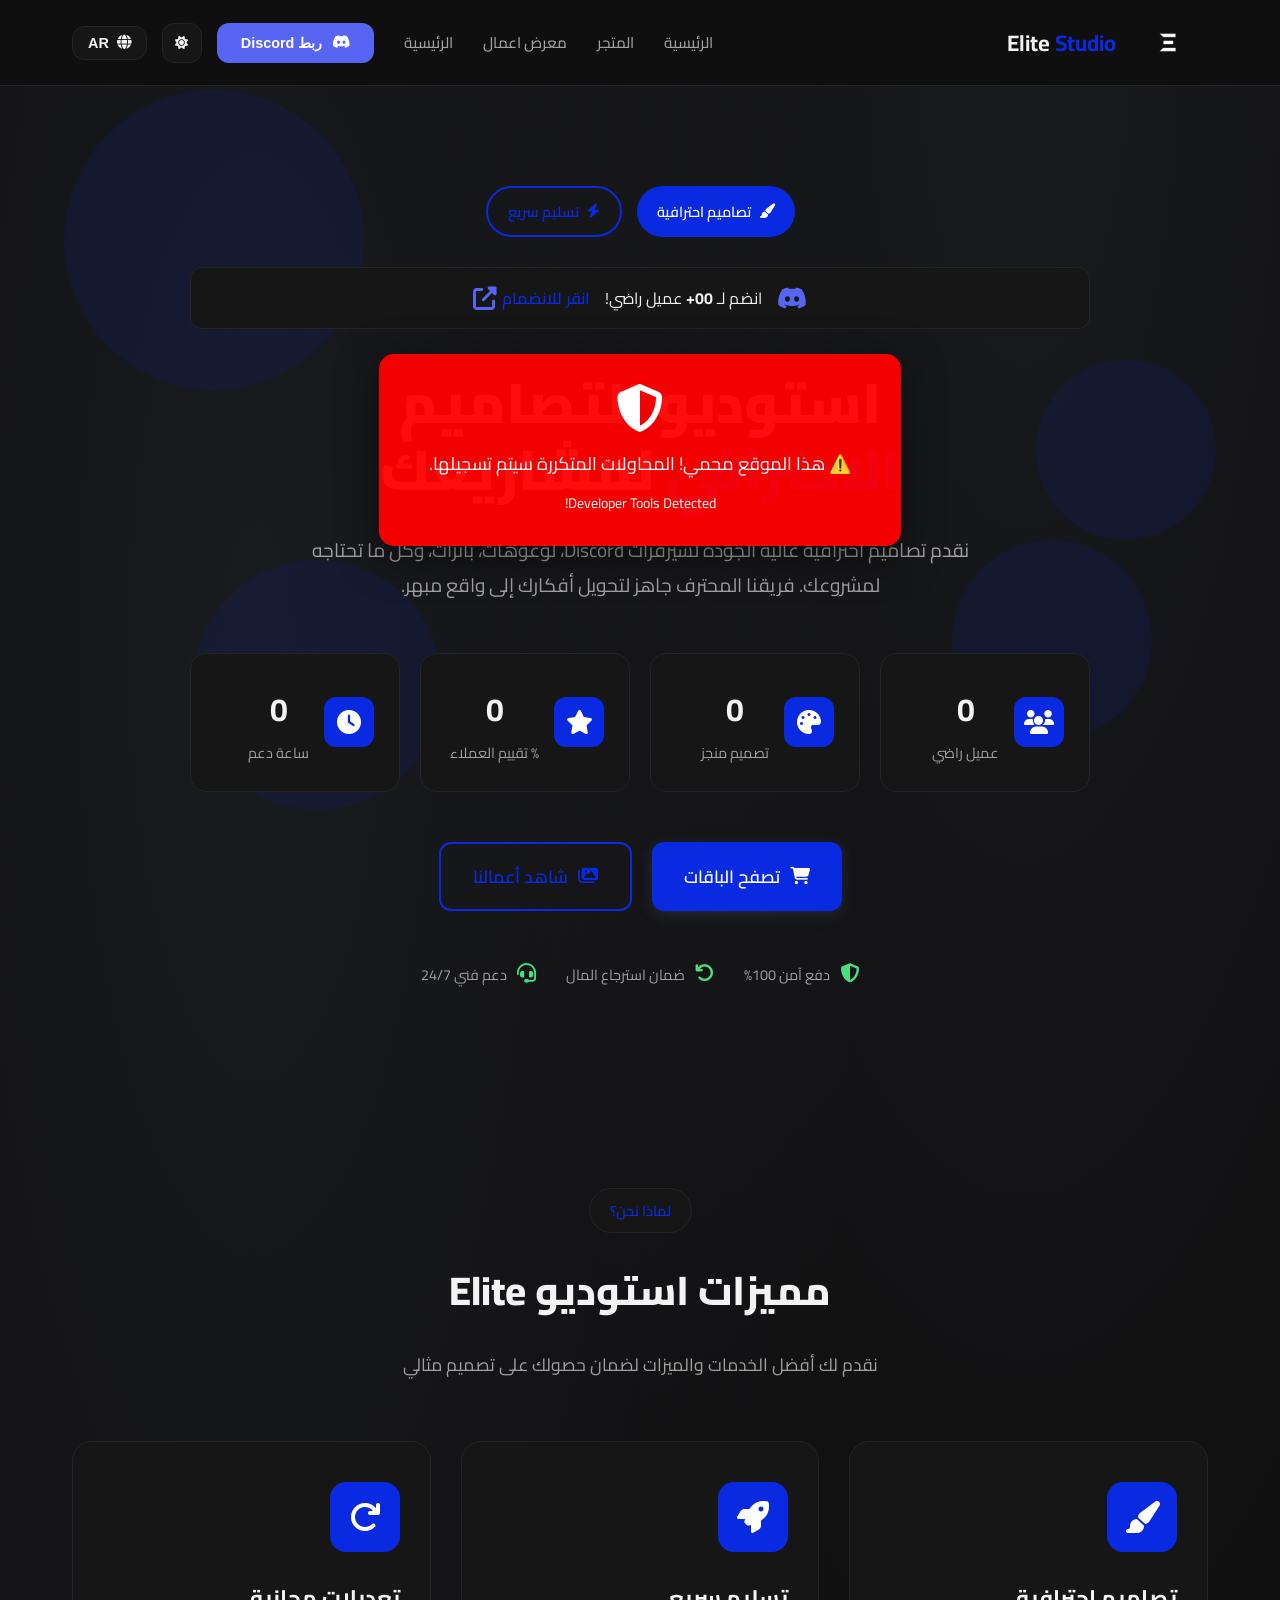
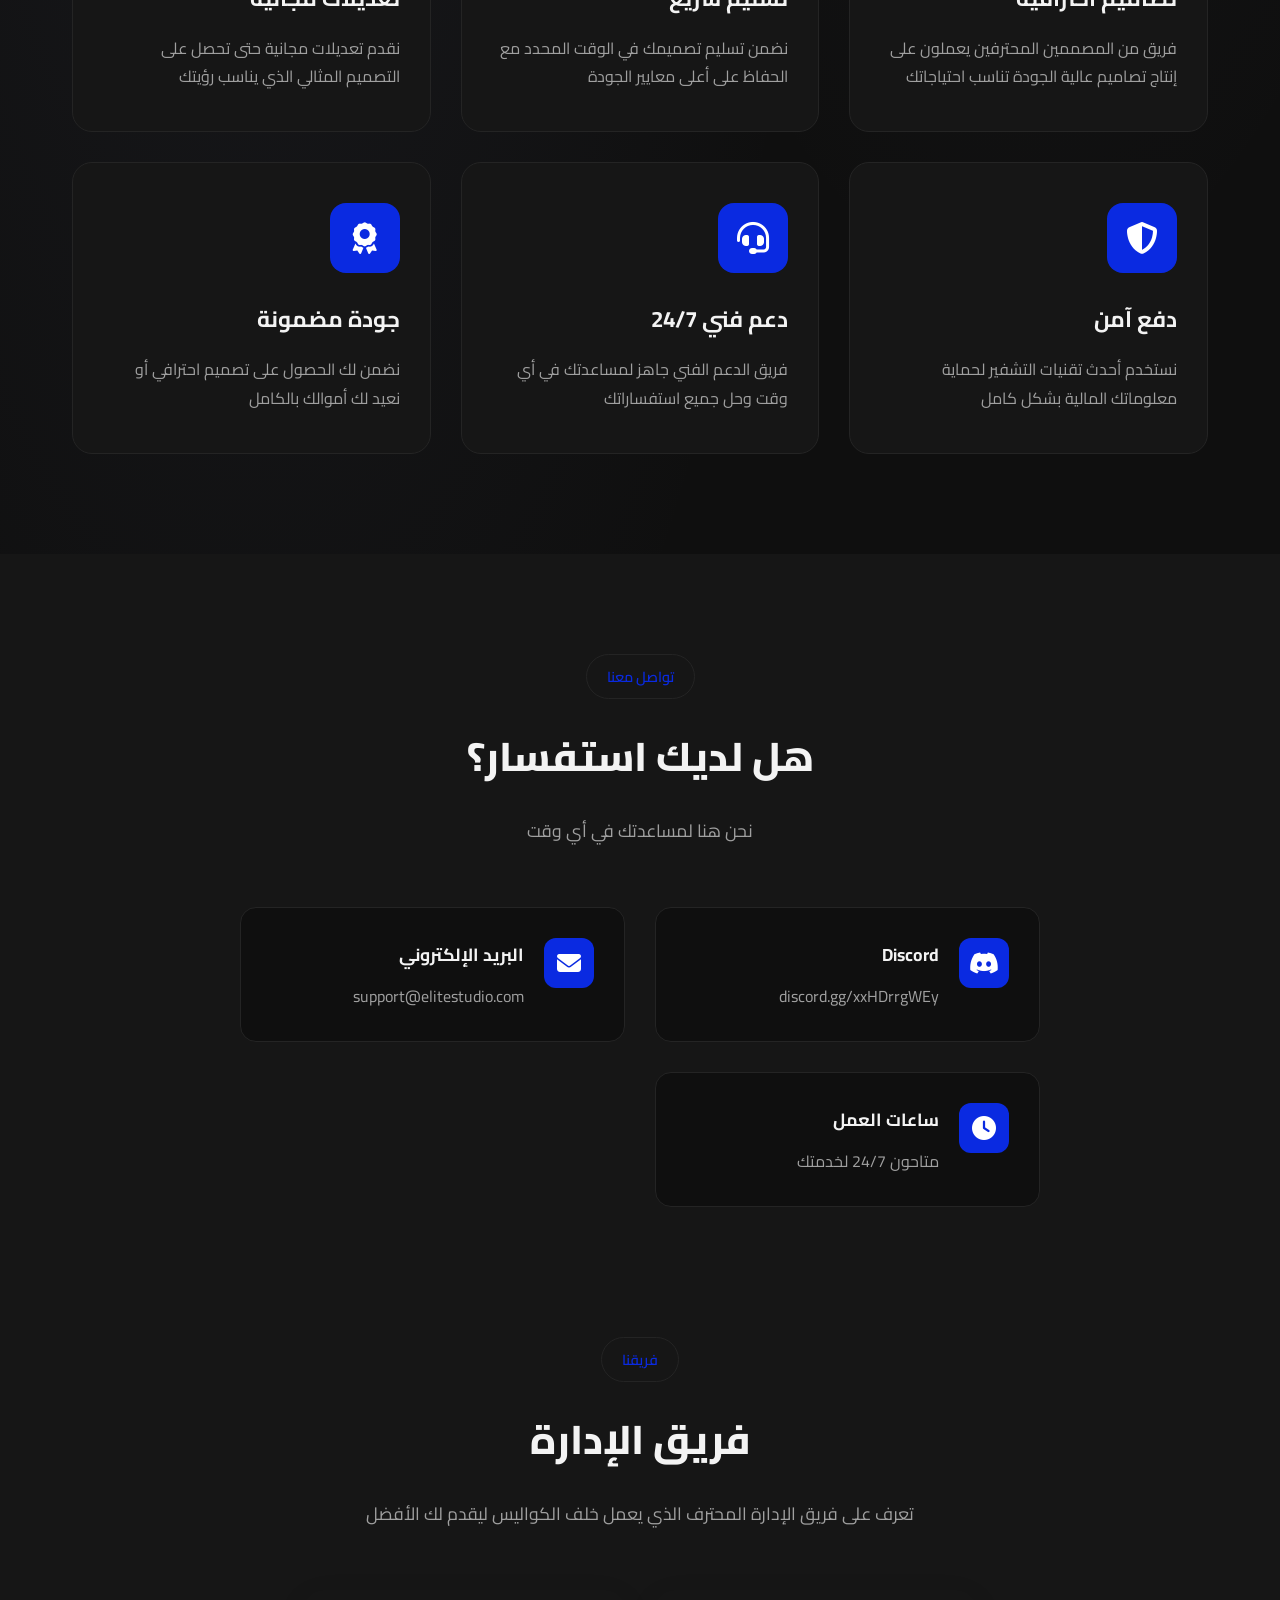
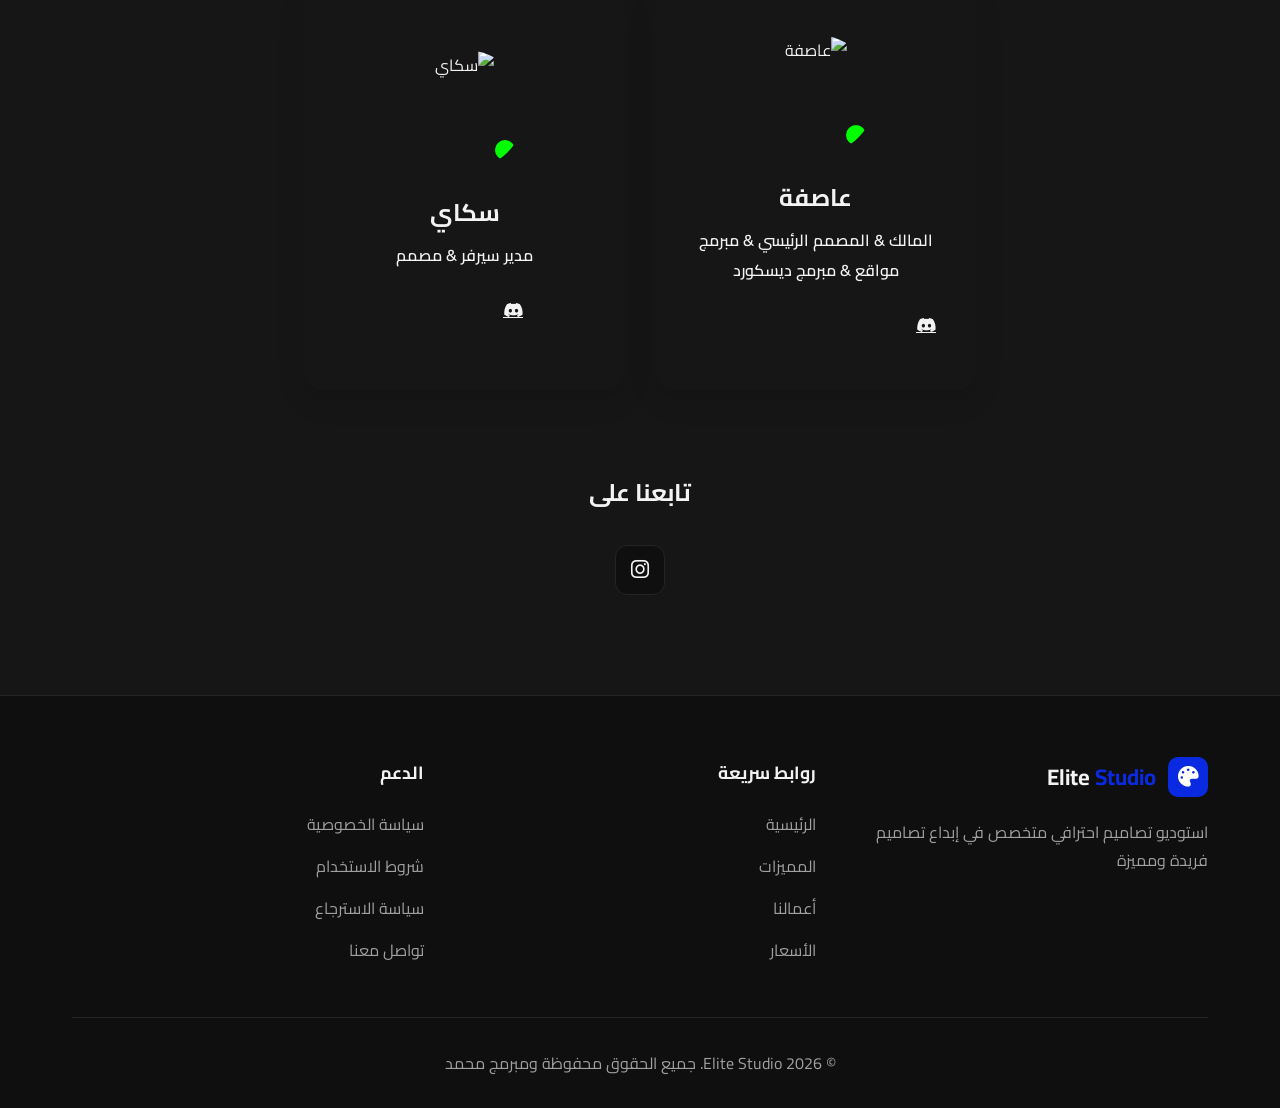
==== commit 3dd753df: "Add files via upload" ====
--- a/index.html
+++ b/index.html
@@ -36,15 +36,16 @@
     </button>
 
     <!-- Header -->
-    <header class="header" id="header">
-        <div class="container">
-            <nav class="nav">
-                <div class="brand">
-                    <div class="logo">
-                        <i class="fas fa-palette"></i>
-                    </div>
-                    <span class="brand-name">Elite <span class="brand-highlight">Studio</span></span>
-                </div>
+   <header class="header" id="header">
+    <div class="container">
+        <nav class="nav">
+            <div class="brand">
+                <img src="img/logo.png" alt="Elite Studio Logo" class="brand-logo">
+                <span class="brand-name">
+                    Elite <span class="brand-highlight">Studio</span>
+                </span>
+            </div>
+
 
                 <!-- Mobile Menu Toggle -->
                 <button class="mobile-menu-toggle" id="mobileMenuToggle" aria-label="Menu">
@@ -53,7 +54,7 @@
 
                 <!-- Navigation Links -->
                 <div class="nav-links" id="navLinks">
-               <a href="#home" class="nav-link active" data-ar="الرئيسية" data-en="Home">
+               <a href="index.html" class="nav-link active" data-ar="الرئيسية" data-en="Home">
                         <i class="fas fa-home"></i>
                         <span class="nav-text">الرئيسية</span>
                     </a>
@@ -62,6 +63,15 @@
                         <span class="nav-text">المتجر</span>
                     </a>
          
+                         <a href="m.html" class="nav-link" data-ar="معرض اعمال" data-en="Gallery">
+                        <i class="fas fa-star"></i>
+                        <span class="nav-text">معرض الأعمال</span>
+                    </a>
+                      </a>
+                        <a href="rules.html" class="nav-link ">
+                     
+                        <span class="nav-text" data-ar="القوانين " data-en="Rules">القوانين </span>
+                    </a>
                     
                     <div class="nav-actions">
                         <!-- Discord Auth Button -->
@@ -353,138 +363,8 @@
         </div>
     </section>
 
-    <!-- Portfolio Section -->
-    <section class="portfolio-section" id="portfolio">
-        <div class="container">
-            <div class="section-header">
-                <span class="section-subtitle" data-ar="أعمالنا" data-en="Our Work">أعمالنا</span>
-                <h2 class="section-title" data-ar="معرض التصاميم" data-en="Design Gallery">معرض التصاميم</h2>
-                <p class="section-description" data-ar="اطلع على بعض من أفضل أعمالنا المنجزة لعملائنا" data-en="Check out some of our best work completed for our clients">
-                    اطلع على بعض من أفضل أعمالنا المنجزة لعملائنا
-                </p>
-            </div>
-
-            <div class="portfolio-grid">
-                <div class="portfolio-item">
-                    <div class="portfolio-image">
-                        <img src="https://cdn.discordapp.com/attachments/1454895295816274126/1454906736015314986/1111.webp?ex=6952cafc&is=6951797c&hm=d8212d0c85cf36a678b8ab4366d804a8627dcb0c380447b191792593af4b90b4&" alt="Discord Design">
-                        <div class="portfolio-overlay">
-                            <h4 data-ar="تصميم سيرفر Discord" data-en="Discord Server Design">تصميم سيرفر Discord</h4>
-                            <p data-ar="تصميم كامل لسيرفر احترافي" data-en="Complete professional server design">تصميم كامل لسيرفر احترافي</p>
-                        </div>
-                    </div>
-                </div>
-        <div class="portfolio-grid">
-                <div class="portfolio-item">
-                    <div class="portfolio-image">
-                        <img src="https://encrypted-tbn0.gstatic.com/images?q=tbn:ANd9GcTi_hqNIE1dJC85m6Zb9zVU45AN0JrTWQw9Iw&s" alt="Discord Design">
-                        <div class="portfolio-overlay">
-                            <h4 data-ar="تصميم سيرفر Discord" data-en="Discord Server Design">تصميم سيرفر Discord</h4>
-                            <p data-ar="تصميم كامل لسيرفر احترافي" data-en="Complete professional server design">تصميم كامل لسيرفر احترافي</p>
-                        </div>
-                    </div>
-                </div>
-                
-            </div>
-        </div>
-    </section>
-
-    <!-- Pricing Section -->
-    <section class="pricing-section" id="pricing">
-        <div class="container">
-            <div class="section-header">
-                <span class="section-subtitle" data-ar="الباقات" data-en="Packages">الباقات</span>
-                <h2 class="section-title" data-ar="اختر الباقة المناسبة لك" data-en="Choose Your Package">اختر الباقة المناسبة لك</h2>
-                <p class="section-description" data-ar="أسعار تنافسية وباقات متنوعة تناسب جميع الاحتياجات" data-en="Competitive prices and diverse packages for all needs">
-                    أسعار تنافسية وباقات متنوعة تناسب جميع الاحتياجات
-                </p>
-            </div>
-
-            <div class="pricing-grid">
-                <!-- Basic Package -->
-                <div class="pricing-card">
-                    <div class="pricing-header">
-                        <div class="pricing-icon">
-                            <i class="fas fa-palette"></i>
-                        </div>
-                        <h3 class="pricing-title" data-ar="الباقة الأساسية" data-en="Basic Package">الباقة الأساسية</h3>
-                        <div class="pricing-price">
-                            <span class="currency">$</span>
-                            <span class="amount">5</span>
-                        </div>
-                        <p class="pricing-period" data-ar="لكل تصميم" data-en="Per Design">لكل تصميم</p>
-                    </div>
-                    <ul class="pricing-features">
-                        <li><i class="fas fa-check"></i> <span data-ar="تصميم واحد احترافي" data-en="One professional design">تصميم واحد احترافي</span></li>
-                        <li><i class="fas fa-check"></i> <span data-ar="تعديلان مجانيان" data-en="2 free revisions">تعديلان مجانيان</span></li>
-                        <li><i class="fas fa-check"></i> <span data-ar="ملفات بجودة عالية" data-en="High quality files">ملفات بجودة عالية</span></li>
-                        <li><i class="fas fa-check"></i> <span data-ar="تسليم خلال 3 أيام" data-en="3 days delivery">تسليم خلال 3 أيام</span></li>
-                        <li><i class="fas fa-check"></i> <span data-ar="دعم فني" data-en="Technical support">دعم فني</span></li>
-                    </ul>
-                    <button class="btn btn-primary btn-full" onclick="selectPlan('basic')">
-                        <i class="fas fa-shopping-cart"></i>
-                        <span data-ar="اشترِ الآن" data-en="Buy Now">اشترِ الآن</span>
-                    </button>
-                </div>
-
-                <!-- Pro Package -->
-                <div class="pricing-card pricing-featured">
-                    <div class="pricing-badge" data-ar="الأكثر شعبية" data-en="Most Popular">الأكثر شعبية</div>
-                    <div class="pricing-header">
-                        <div class="pricing-icon">
-                            <i class="fas fa-crown"></i>
-                        </div>
-                        <h3 class="pricing-title" data-ar="الباقة المتقدمة" data-en="Pro Package">الباقة المتقدمة</h3>
-                        <div class="pricing-price">
-                            <span class="currency">$</span>
-                            <span class="amount">20</span>
-                        </div>
-                        <p class="pricing-period" data-ar="لكل تصميم" data-en="Per Design">لكل تصميم</p>
-                    </div>
-                    <ul class="pricing-features">
-                        <li><i class="fas fa-check"></i> <span data-ar="3 تصاميم احترافية" data-en="3 professional designs">3 تصاميم احترافية</span></li>
-                        <li><i class="fas fa-check"></i> <span data-ar="تعديلات غير محدودة" data-en="Unlimited revisions">تعديلات غير محدودة</span></li>
-                        <li><i class="fas fa-check"></i> <span data-ar="ملفات مصدر كاملة" data-en="Full source files">ملفات مصدر كاملة</span></li>
-                        <li><i class="fas fa-check"></i> <span data-ar="تسليم خلال يومين" data-en="2 days delivery">تسليم خلال يومين</span></li>
-                        <li><i class="fas fa-check"></i> <span data-ar="دعم فني أولوية" data-en="Priority support">دعم فني أولوية</span></li>
-                        <li><i class="fas fa-check"></i> <span data-ar="استشارة مجانية" data-en="Free consultation">استشارة مجانية</span></li>
-                    </ul>
-                    <button class="btn btn-primary btn-full" onclick="selectPlan('pro')">
-                        <i class="fas fa-shopping-cart"></i>
-                        <span data-ar="اشترِ الآن" data-en="Buy Now">اشترِ الآن</span>
-                    </button>
-                </div>
-
-                <!-- Enterprise Package -->
-                <div class="pricing-card">
-                    <div class="pricing-header">
-                        <div class="pricing-icon">
-                            <i class="fas fa-gem"></i>
-                        </div>
-                        <h3 class="pricing-title" data-ar="باقة الأعمال" data-en="Enterprise Package">باقة الأعمال</h3>
-                        <div class="pricing-price">
-                            <span class="currency">$</span>
-                            <span class="amount">30</span>
-                        </div>
-                        <p class="pricing-period" data-ar="لكل مشروع" data-en="Per Project">لكل مشروع</p>
-                    </div>
-                    <ul class="pricing-features">
-                        <li><i class="fas fa-check"></i> <span data-ar="مشروع كامل متكامل" data-en="Complete full project">مشروع كامل متكامل</span></li>
-                        <li><i class="fas fa-check"></i> <span data-ar="تعديلات غير محدودة" data-en="Unlimited revisions">تعديلات غير محدودة</span></li>
-                        <li><i class="fas fa-check"></i> <span data-ar="جميع ملفات المصدر" data-en="All source files">جميع ملفات المصدر</span></li>
-                        <li><i class="fas fa-check"></i> <span data-ar="تسليم فوري (24 ساعة)" data-en="Express delivery (24h)">تسليم فوري (24 ساعة)</span></li>
-                        <li><i class="fas fa-check"></i> <span data-ar="دعم فني مخصص" data-en="Dedicated support">دعم فني مخصص</span></li>
-                        <li><i class="fas fa-check"></i> <span data-ar="مدير مشروع شخصي" data-en="Personal project manager">مدير مشروع شخصي</span></li>
-                        <li><i class="fas fa-check"></i> <span data-ar="ضمان رضا 100%" data-en="100% satisfaction guarantee">ضمان رضا 100%</span></li>
-                    </ul>
-                    <button class="btn btn-primary btn-full" onclick="selectPlan('enterprise')">
-                        <i class="fas fa-shopping-cart"></i>
-                        <span data-ar="اشترِ الآن" data-en="Buy Now">اشترِ الآن</span>
-                    </button>
-                </div>
-            </div>
-        </div>
-    </section>
+ 
+
 
     <!-- Contact Section -->
     <section class="contact-section" id="contact">
@@ -661,75 +541,7 @@
         </div>
     </footer>
 
-    <!-- Payment Modal -->
-    <div class="modal" id="paymentModal">
-        <div class="modal-content">
-            <button class="modal-close" id="closePaymentModal">
-                <i class="fas fa-times"></i>
-            </button>
-
-            <div class="modal-header">
-                <i class="fas fa-shopping-cart modal-icon"></i>
-                <h2 id="paymentTitle" data-ar="إتمام عملية الشراء" data-en="Complete Purchase">إتمام عملية الشراء</h2>
-            </div>
-
-            <!-- Loading State -->
-            <div class="payment-loading" id="paymentLoading">
-                <div class="loader-circle"></div>
-                <p data-ar="جاري تحضير نظام الدفع..." data-en="Preparing payment system...">جاري تحضير نظام الدفع...</p>
-            </div>
-
-            <!-- Payment Details -->
-            <div class="payment-details" id="paymentDetails" style="display: none;">
-                <div class="order-summary">
-                    <h3 data-ar="ملخص الطلب" data-en="Order Summary">ملخص الطلب</h3>
-                    <div class="summary-item">
-                        <span data-ar="الباقة المختارة:" data-en="Selected Package:">الباقة المختارة:</span>
-                        <strong id="selectedPlanName"></strong>
-                    </div>
-                    <div class="summary-item">
-                        <span data-ar="السعر:" data-en="Price:">السعر:</span>
-                        <strong id="selectedPlanPrice"></strong>
-                    </div>
-                </div>
-
-                <!-- Payment Methods -->
-                <div class="payment-methods">
-                    <h3 data-ar="اختر طريقة الدفع" data-en="Choose Payment Method">اختر طريقة الدفع</h3>
-                    
-                    <!-- PayPal Button -->
-                    <div class="payment-method">
-                        <div id="paypal-button-container"></div>
-                    </div>
-
-                    <!-- Security Notice -->
-                    <div class="security-notice">
-                        <i class="fas fa-lock"></i>
-                        <p data-ar="جميع المعاملات محمية بتشفير SSL 256-bit" data-en="All transactions are protected with 256-bit SSL encryption">
-                            جميع المعاملات محمية بتشفير SSL 256-bit
-                        </p>
-                    </div>
-                </div>
-
-                <!-- After Payment Notice -->
-                <div class="after-payment-notice">
-                    <div class="notice-icon">
-                        <i class="fab fa-discord"></i>
-                    </div>
-                    <div class="notice-content">
-                        <h4 data-ar="بعد إتمام الدفع" data-en="After Payment">بعد إتمام الدفع</h4>
-                        <p data-ar="سيتم إنشاء تذكرة Discord تلقائياً لك. يرجى التوجه إلى سيرفرنا وفتح التذكرة لاستلام تصميمك." data-en="A Discord ticket will be automatically created for you. Please go to our server and open the ticket to receive your design.">
-                            سيتم إنشاء تذكرة Discord تلقائياً لك. يرجى التوجه إلى سيرفرنا وفتح التذكرة لاستلام تصميمك.
-                        </p>
-                        <a href="https://discord.gg/elitestudio" target="_blank" class="discord-btn">
-                            <i class="fab fa-discord"></i>
-                            <span data-ar="انضم إلى Discord" data-en="Join Discord">انضم إلى Discord</span>
-                        </a>
-                    </div>
-                </div>
-            </div>
-        </div>
-    </div>
+
 
     <!-- Success Modal -->
     <div class="modal" id="successModal">
--- a/style.css
+++ b/style.css
@@ -11,8 +11,8 @@
     --panel-2: #1a1a1a;
     --text: #f3f3f3;
     --muted: #a0a0a0;
-    --accent: #6b7299;
-    --accent-2: #7a82ad;
+    --accent: #0a2ae1;
+    --accent-2: #0a2ae1;
     --border: #242424;
     --accent-glow: rgba(107, 114, 153, 0.2);
     --success: #4ade80;
@@ -46,7 +46,46 @@
     transition: transform 0.8s;
     transform-style: preserve-3d;
 }
-
+.animated-logo {
+    position: relative;
+}
+
+.logo-glow {
+    position: absolute;
+    top: 0;
+    left: 0;
+    width: 100%;
+    height: 100%;
+    background: linear-gradient(135deg, var(--accent), transparent);
+    border-radius: 10px;
+    opacity: 0;
+    animation: pulse-glow 2s infinite;
+}
+.brand {
+    display: flex;
+    align-items: center;
+    gap: 12px;
+}
+
+.brand-logo {
+    width: 80px;   /* حجم متوسط */
+    height: auto;
+}
+
+.brand-name {
+    font-size: 20px;
+    font-weight: 600;
+}
+
+@keyframes pulse-glow {
+    0%, 100% { opacity: 0; transform: scale(1); }
+    50% { opacity: 0.5; transform: scale(1.1); }
+}
+
+.logo-main {
+    position: relative;
+    z-index: 2;
+}
 .team-card:hover .team-card-inner {
     transform: rotateY(180deg);
 }
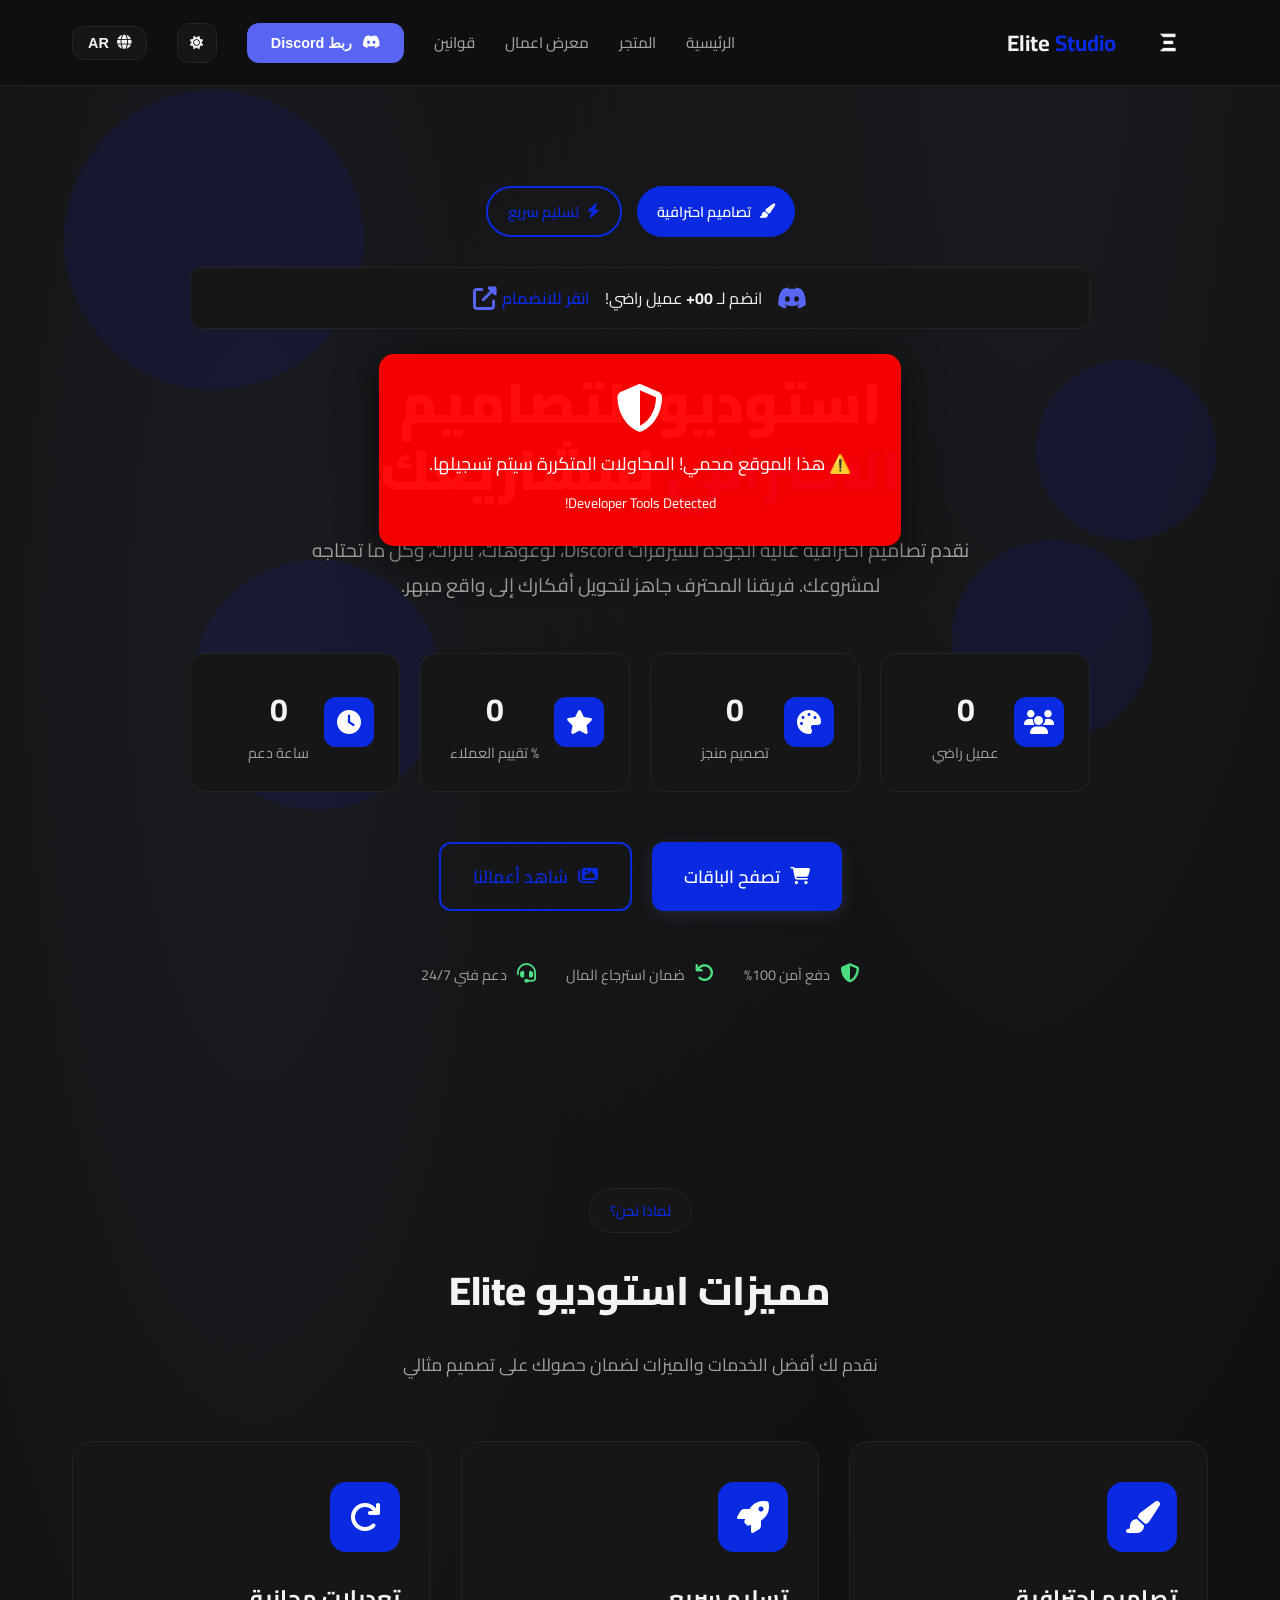
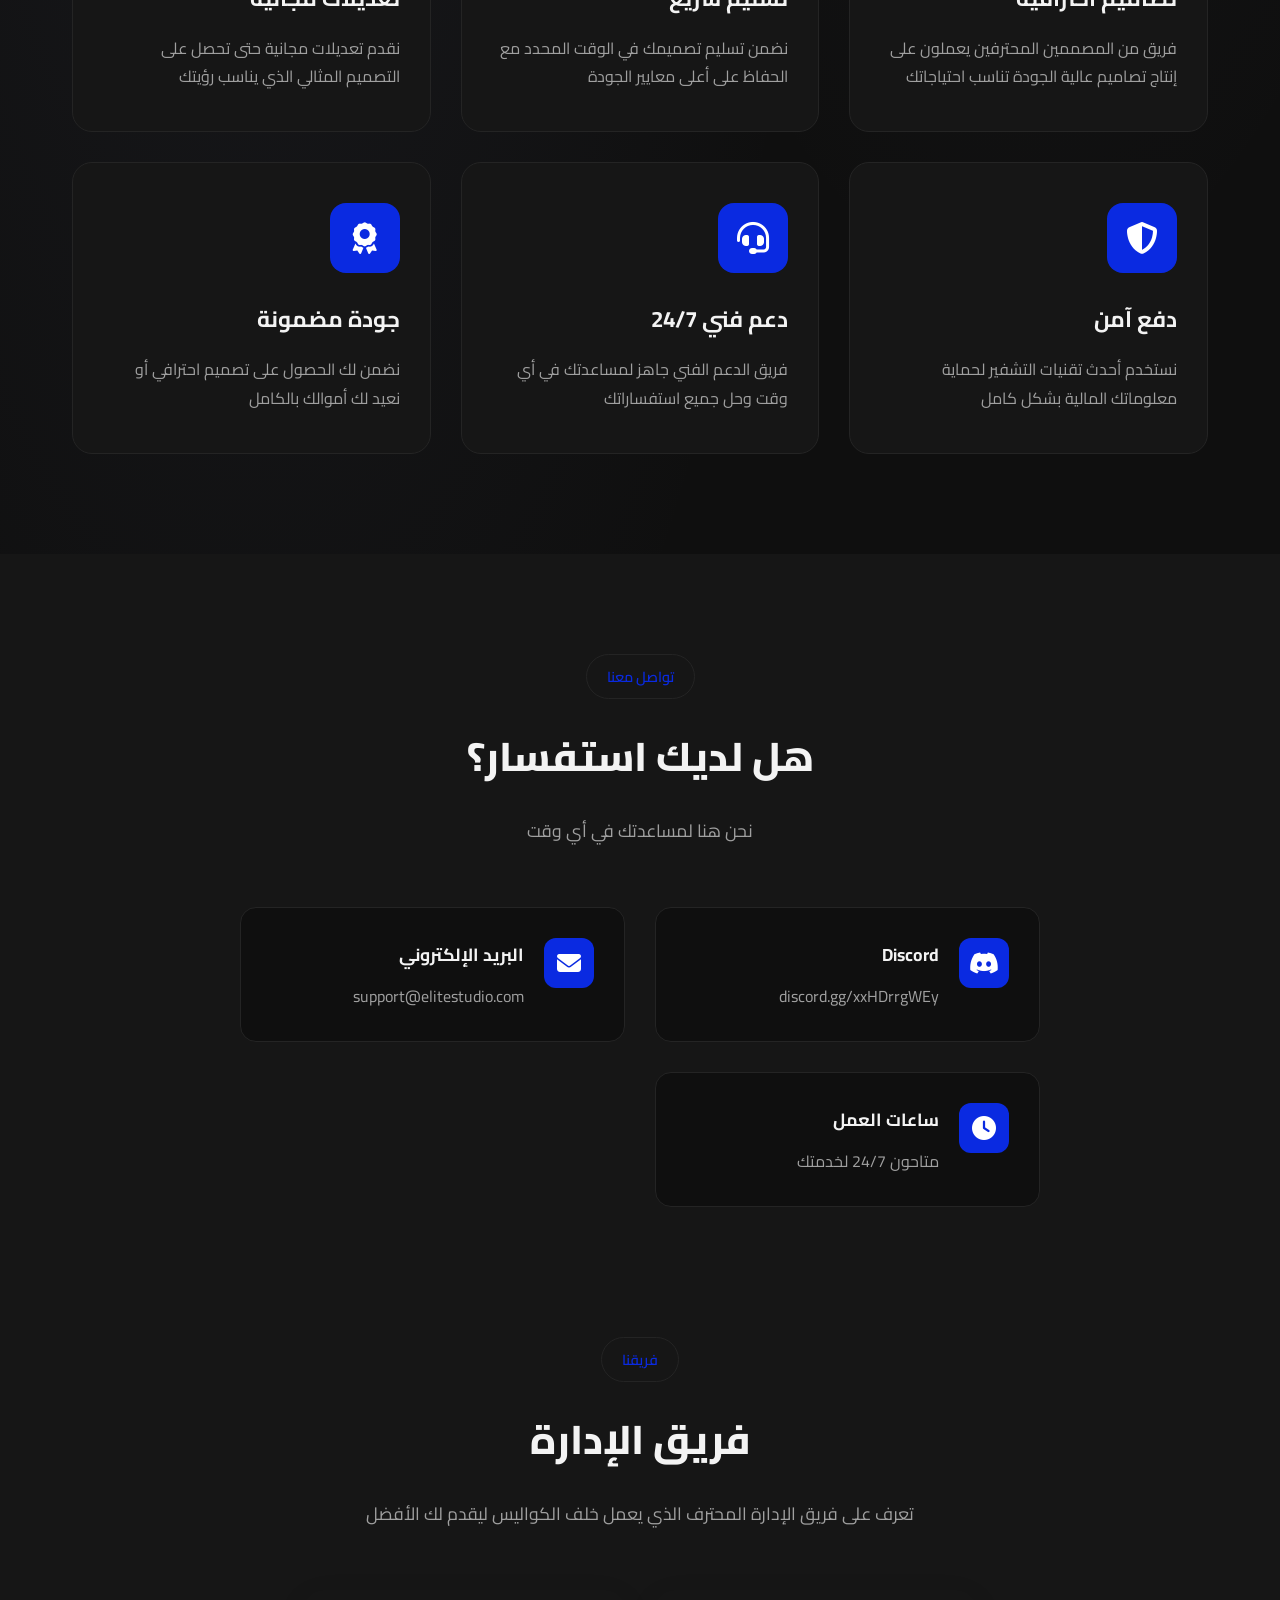
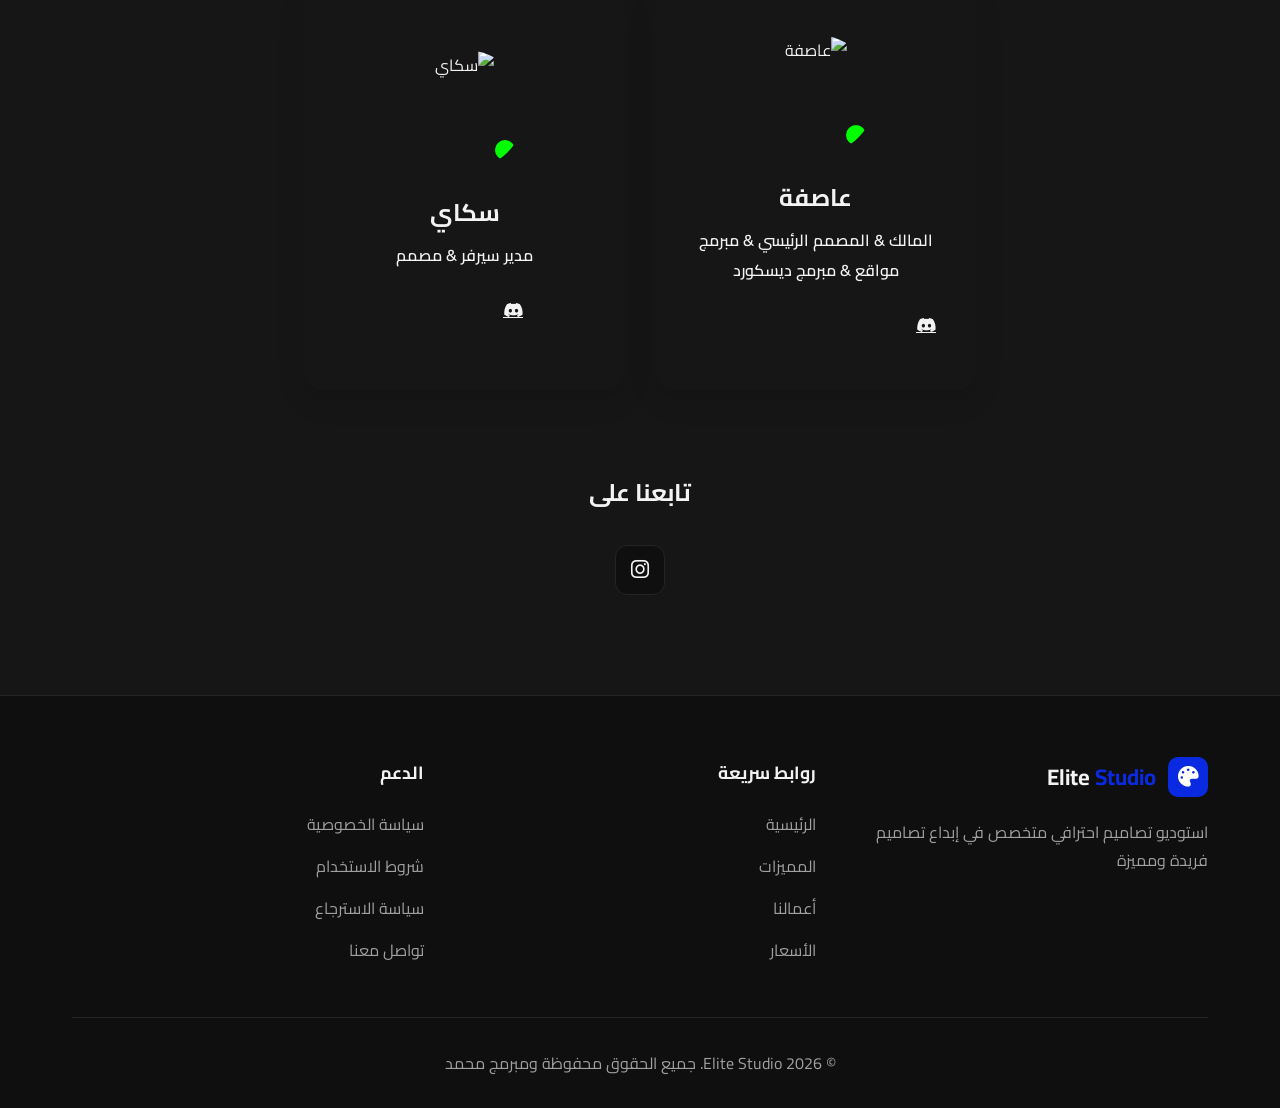
==== commit b77aafa0: "Update index.html" ====
--- a/index.html
+++ b/index.html
@@ -53,27 +53,28 @@
                 </button>
 
                 <!-- Navigation Links -->
-                <div class="nav-links" id="navLinks">
-               <a href="index.html" class="nav-link active" data-ar="الرئيسية" data-en="Home">
-                        <i class="fas fa-home"></i>
+         <div class="nav-links active" id="navLinks">
+               <a href="index.html" class="nav-link " data-ar="الرئيسية" data-en="Home">
+                       
                         <span class="nav-text">الرئيسية</span>
                     </a>
-                    <a href="store.html" class="nav-link" data-ar="المتجر" data-en="Features">
-                        <i class="fas fa-star"></i>
+                    <a href="store.html" class="nav-link " data-ar="المتجر" data-en="Features">
+                      
                         <span class="nav-text">المتجر</span>
                     </a>
          
-                         <a href="m.html" class="nav-link" data-ar="معرض اعمال" data-en="Gallery">
-                        <i class="fas fa-star"></i>
+                        <a href="m.html" class="nav-link " data-ar="معرض اعمال" data-en="Features">
+                      
                         <span class="nav-text">معرض الأعمال</span>
                     </a>
-                      </a>
-                        <a href="rules.html" class="nav-link ">
-                     
-                        <span class="nav-text" data-ar="القوانين " data-en="Rules">القوانين </span>
-                    </a>
-                    
-                    <div class="nav-actions">
+
+                 
+                    </a>
+         
+                        <a href="m.html" class="nav-link " data-ar="قوانين " data-en="Rules">
+                      
+                        <span class="nav-text">قوانين </span>
+                    </a>
                         <!-- Discord Auth Button -->
                         <div class="discord-auth" id="discordAuth">
                             <!-- Not Connected State -->
@@ -583,3 +584,4 @@
 </html>
 
 
+
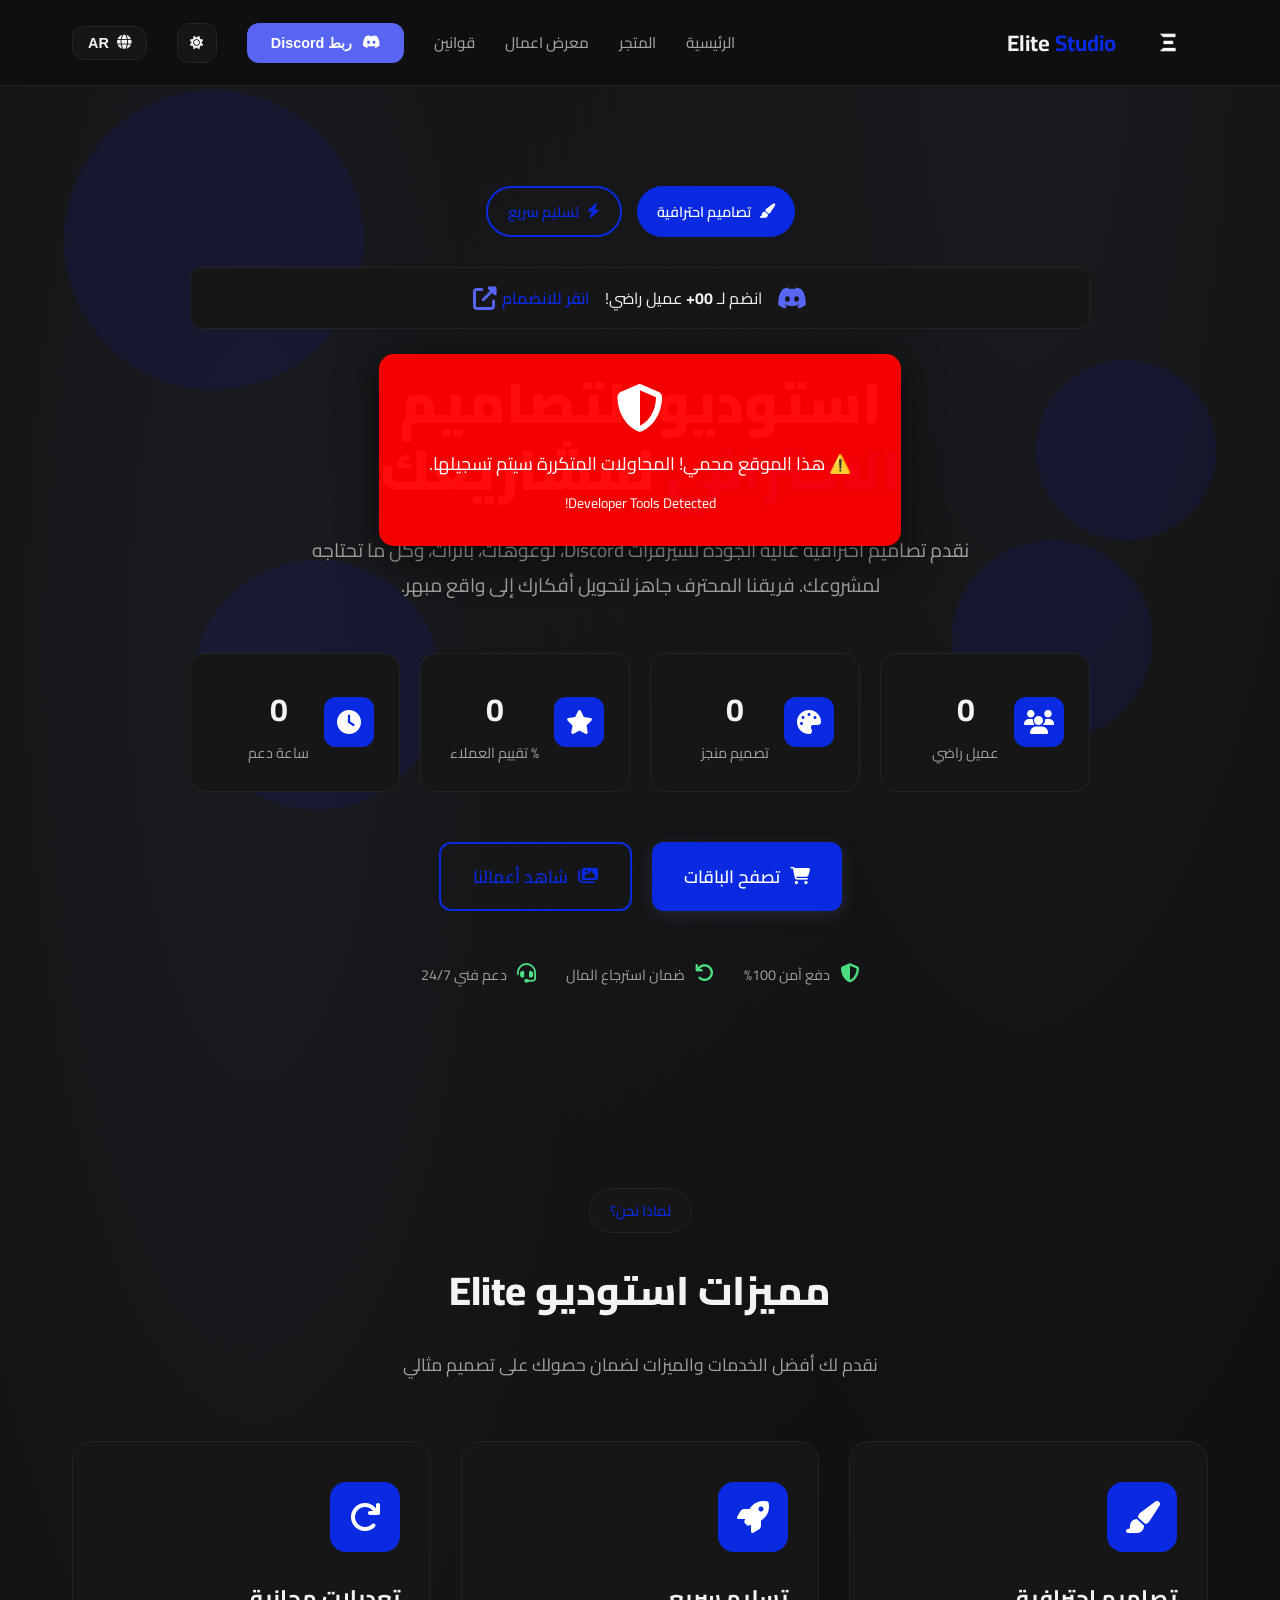
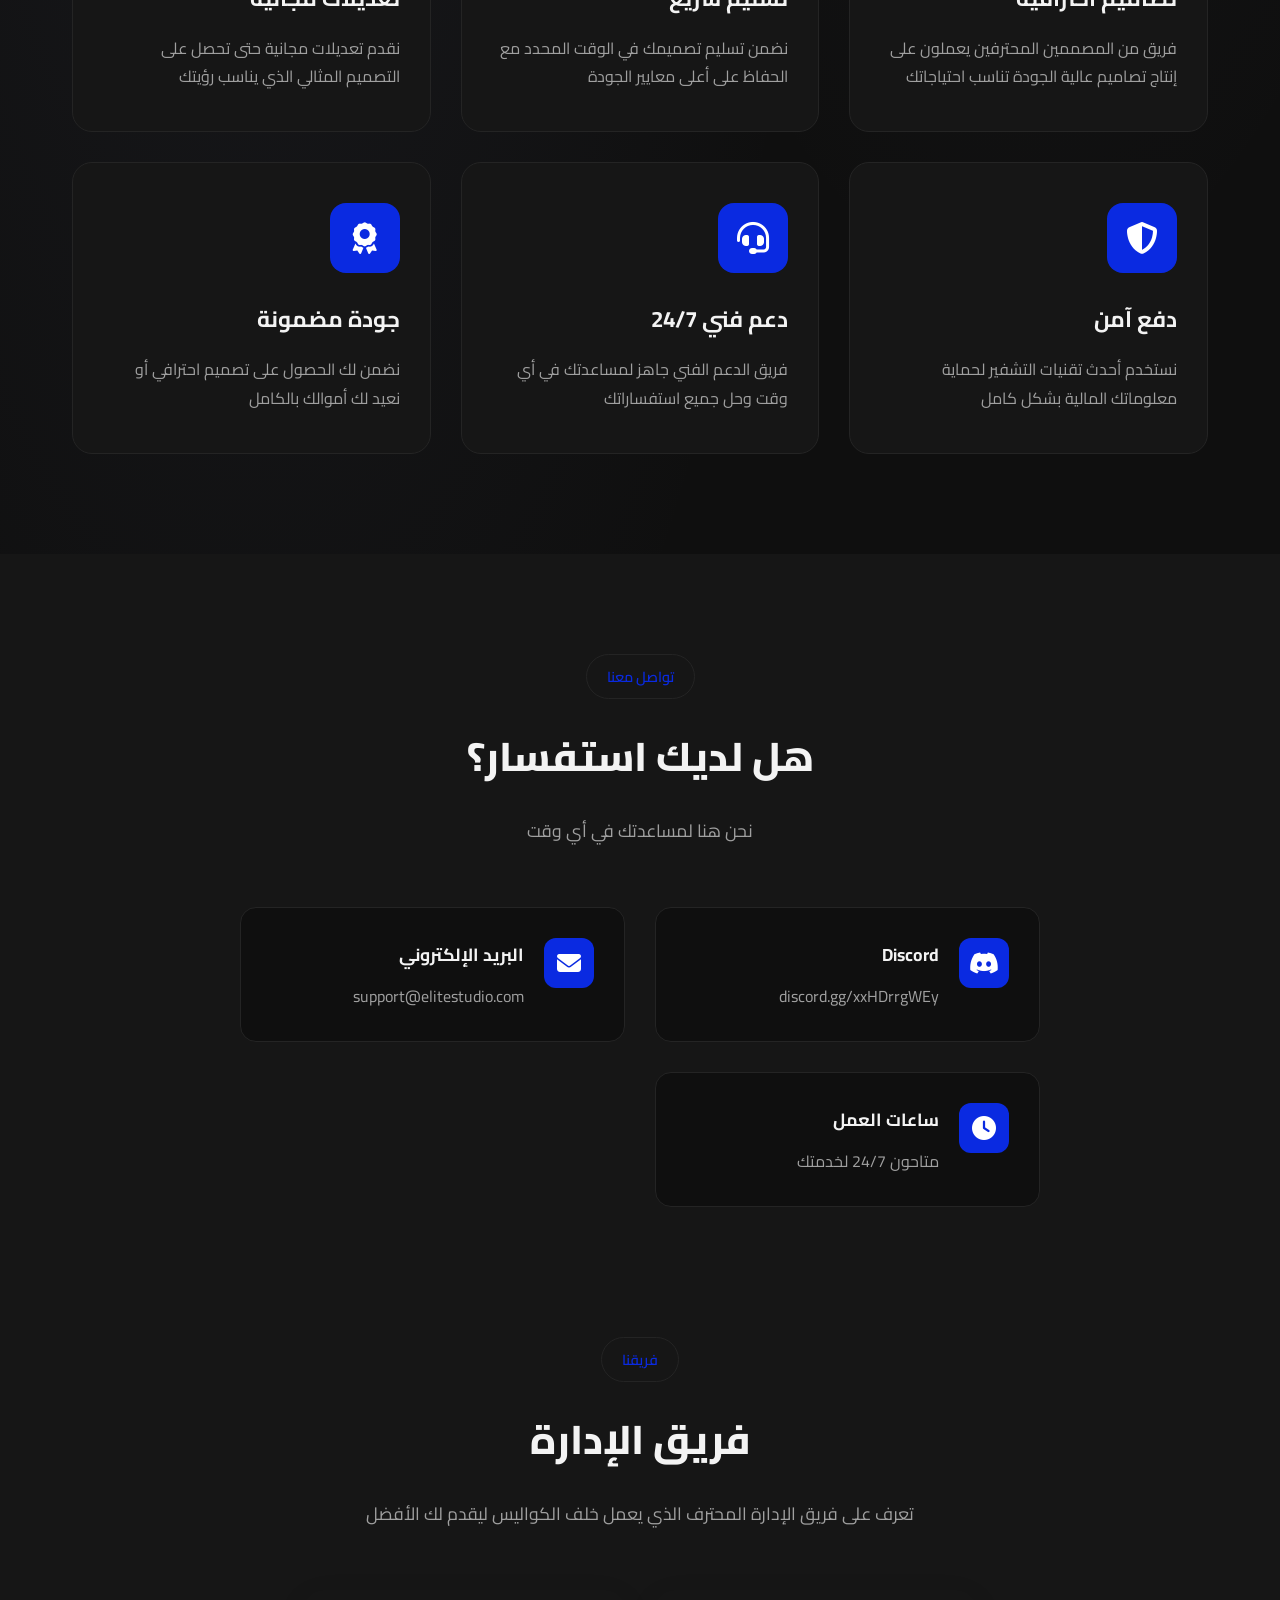
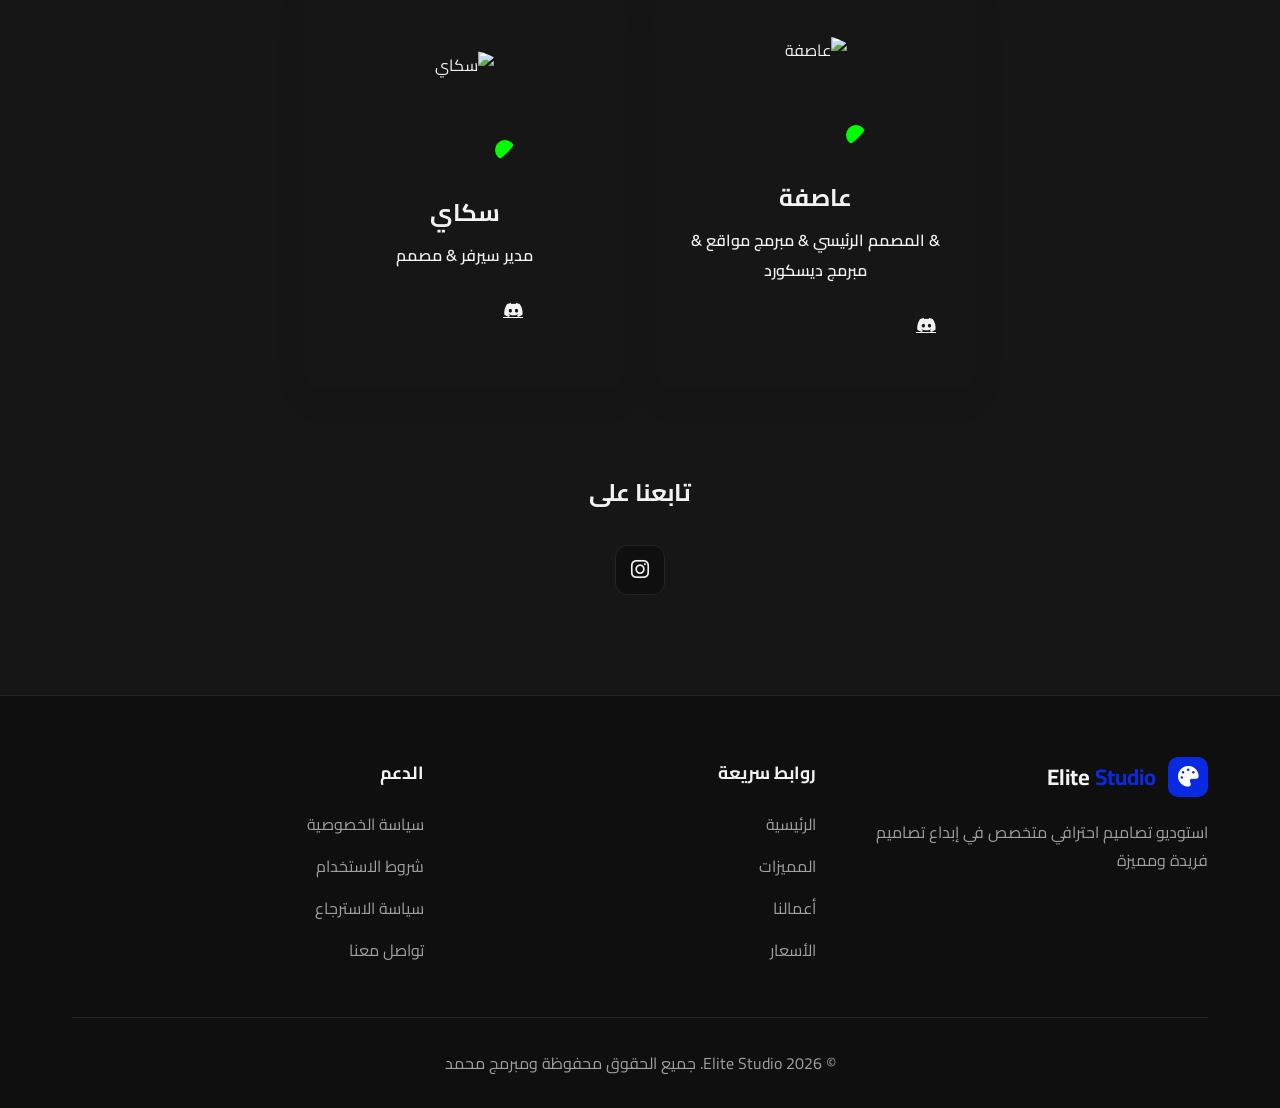
==== commit bfbaf2c3: "Update index.html" ====
--- a/index.html
+++ b/index.html
@@ -432,7 +432,7 @@
                         </div>
                         <div class="team-info">
                             <h3 class="team-name">عاصفة</h3>
-                            <p class="team-role" data-ar="المالك & المصمم الرئيسي & مبرمج مواقع & مبرمج ديسكورد  " data-en="Owner & Lead Designer & devloper ">المالك & المصمم الرئيسي & مبرمج</p>
+                            <p class="team-role" data-ar=" & المصمم الرئيسي & مبرمج مواقع & مبرمج ديسكورد  " data-en="Owner & Lead Designer & devloper ">المالك & المصمم الرئيسي & مبرمج</p>
                             <div class="team-social">
                                 <a href="#" class="social-link"><i class="fab fa-discord"></i></a>
                               
@@ -585,3 +585,4 @@
 
 
 
+
